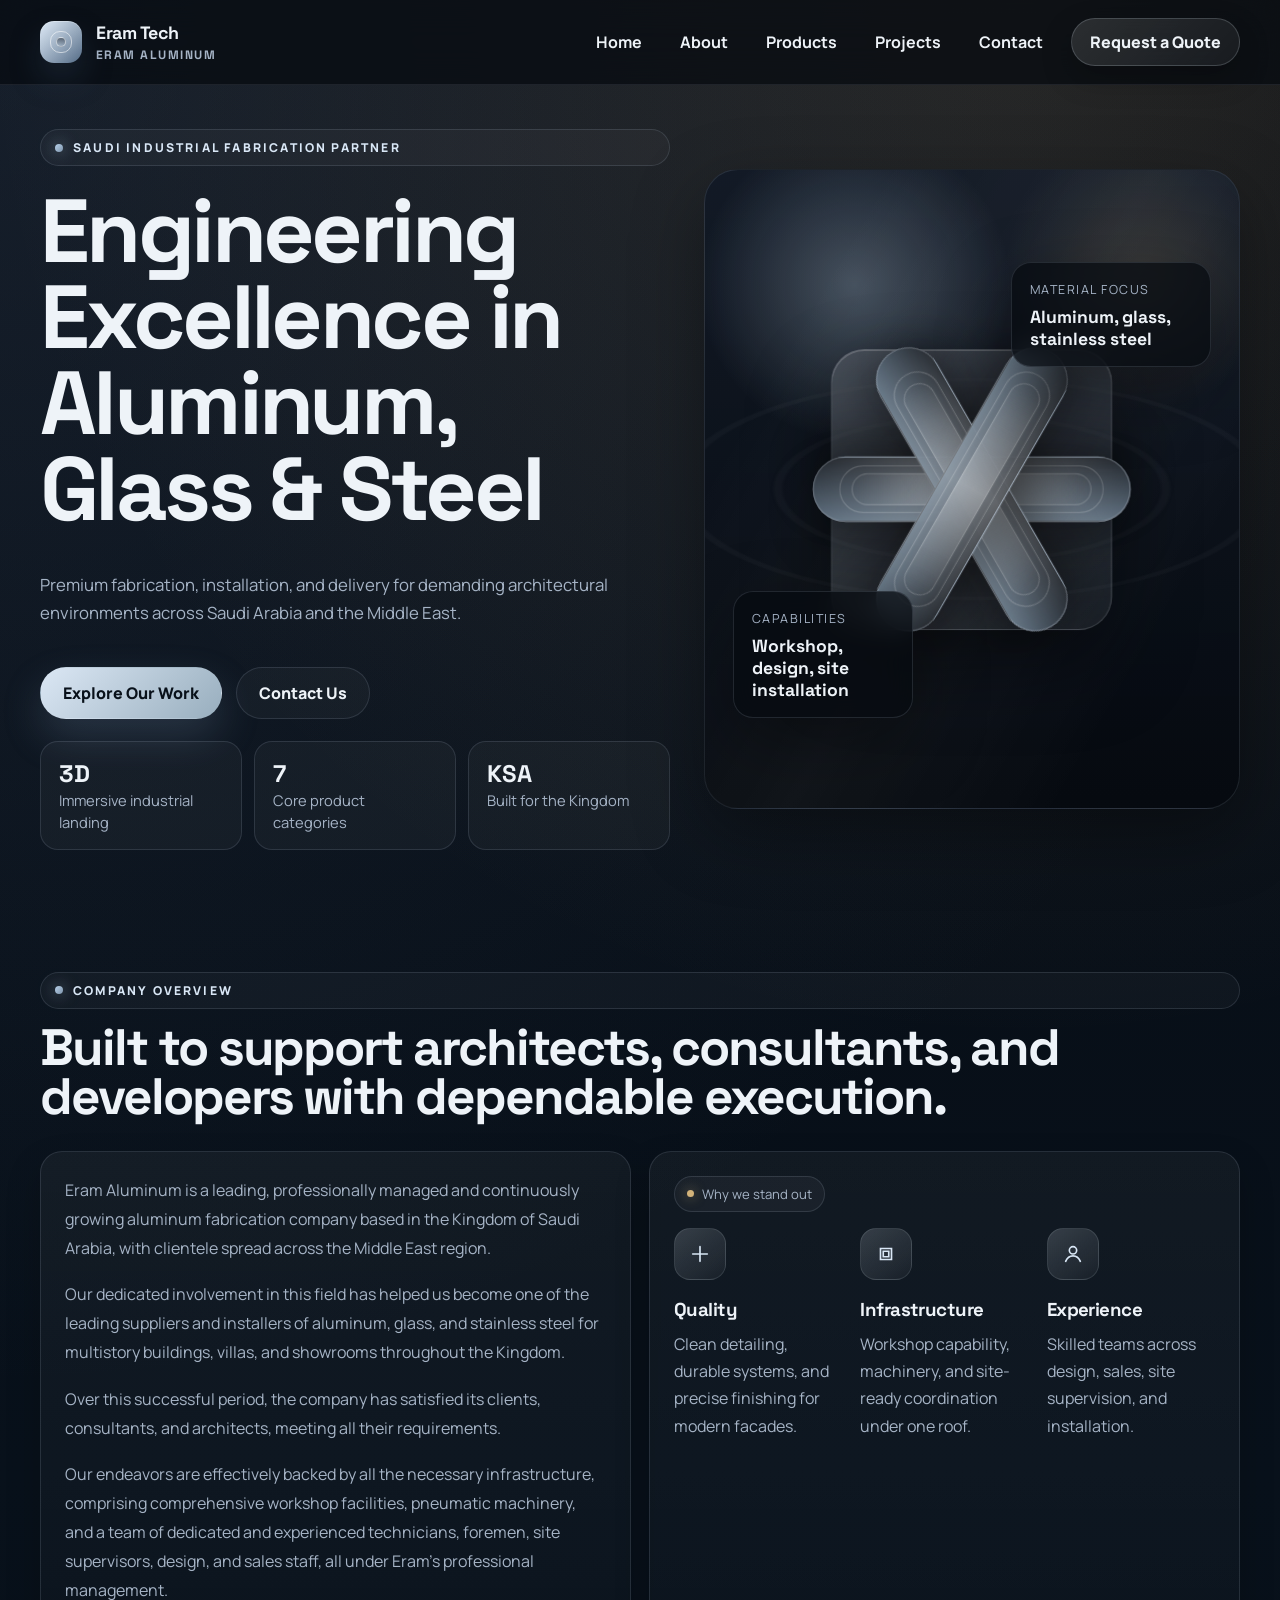
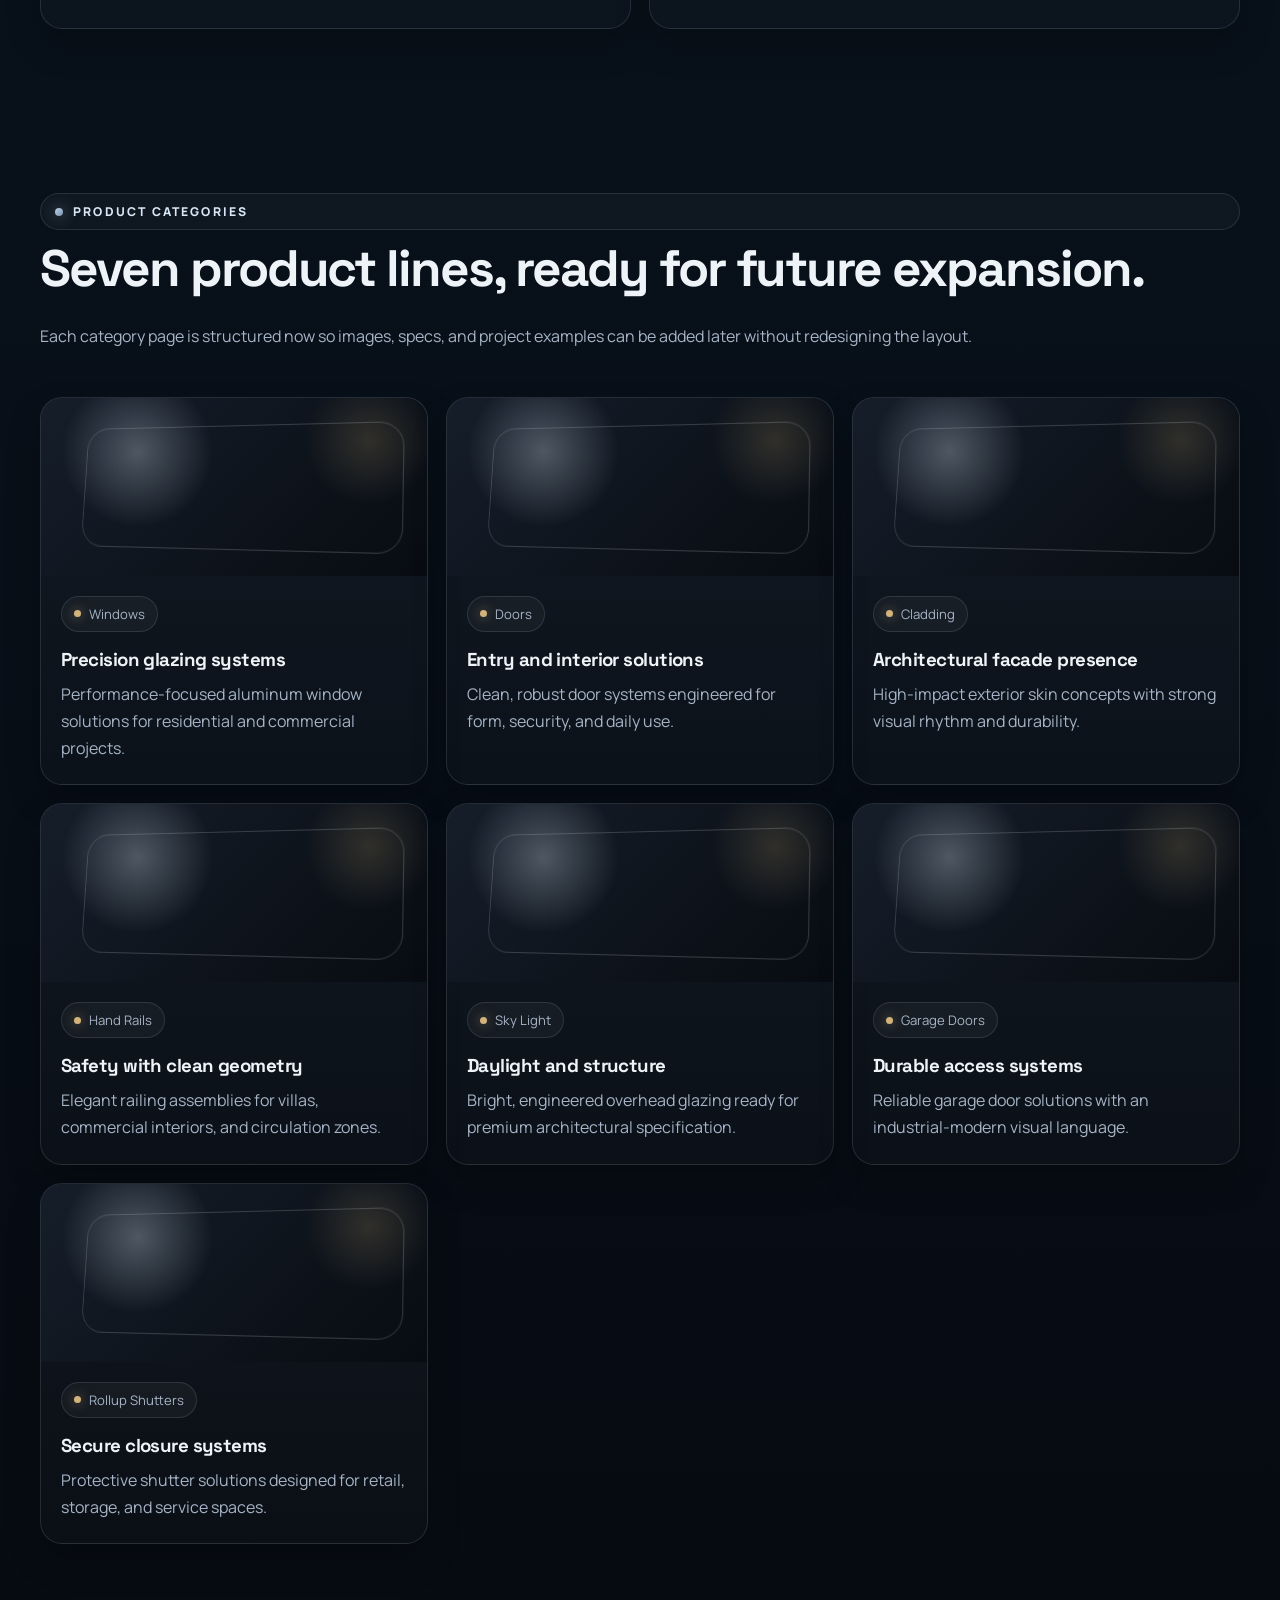
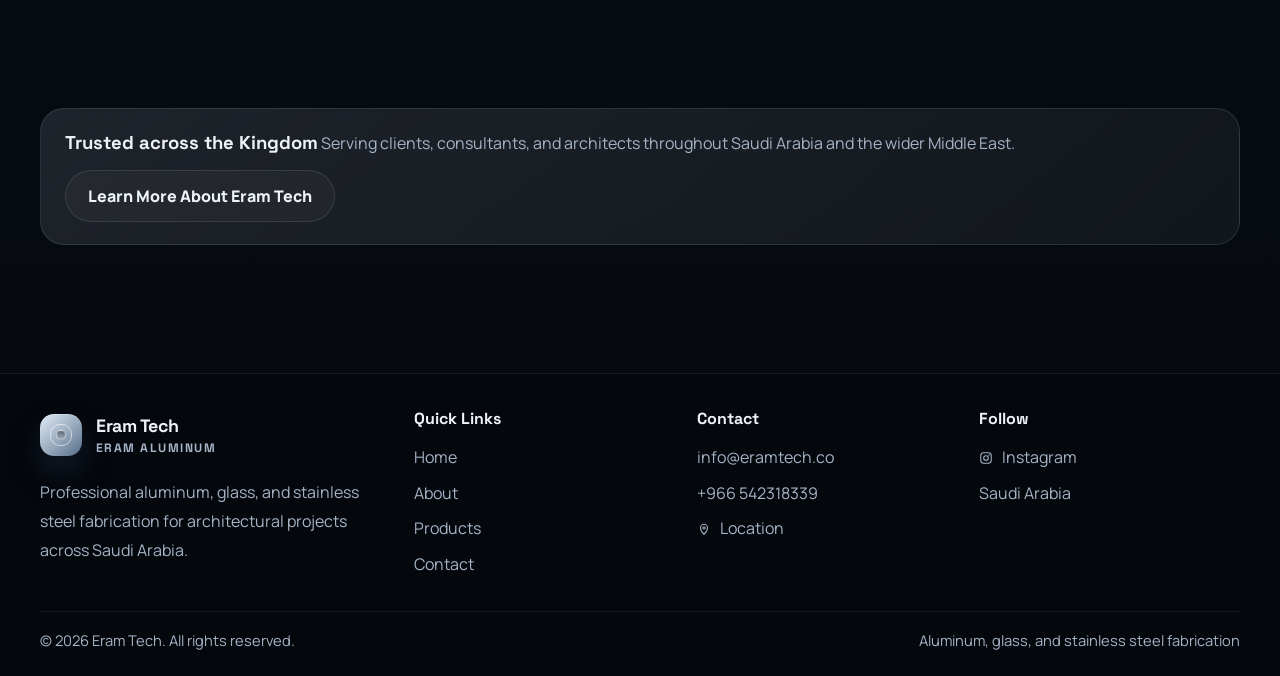
==== index.html @ 5341bf57 "Initial commit" ====
<!doctype html>
<html lang="en">
  <head>
    <meta charset="UTF-8" />
    <meta name="viewport" content="width=device-width, initial-scale=1.0" />
    <title>Eram Tech | Aluminum, Glass & Steel Fabrication</title>
    <meta
      name="description"
      content="Eram Tech (Eram Aluminum) is a Saudi-based aluminum, glass, and stainless steel fabrication company serving the Kingdom and the wider Middle East."
    />
    <link rel="stylesheet" href="/styles.css" />
    <script defer src="/script.js"></script>
  </head>
  <body data-page="home">
    <div class="site-shell">
      <header class="site-header">
        <div class="container nav-bar">
          <a class="brand" href="/" data-nav-link>
            <span class="brand-mark" aria-hidden="true"></span>
            <span class="brand-name">
              <strong>Eram Tech</strong>
              <span>Eram Aluminum</span>
            </span>
          </a>

          <input class="nav-toggle" id="nav-toggle" type="checkbox" data-nav-toggle />
          <label class="nav-button" for="nav-toggle" data-nav-button aria-label="Open menu">
            <span></span>
            <span></span>
            <span></span>
          </label>

          <nav class="nav" aria-label="Primary navigation">
            <ul class="nav-list">
              <li class="nav-item">
                <a class="nav-link" href="/" data-nav-link>Home</a>
              </li>
              <li class="nav-item">
                <a class="nav-link" href="/about/" data-nav-link>About</a>
              </li>
              <li class="nav-item nav-item-dropdown" data-products-dropdown>
                <button class="dropdown-trigger" type="button" data-products-trigger>
                  Products
                </button>
                <div class="dropdown-menu" role="menu">
                  <a href="/products/" data-nav-link>Products Overview</a>
                  <a href="/products/windows/" data-product-link>Windows</a>
                  <a href="/products/doors/" data-product-link>Doors</a>
                  <a href="/products/cladding/" data-product-link>Cladding</a>
                  <a href="/products/hand-rails/" data-product-link>Hand Rails</a>
                  <a href="/products/sky-light/" data-product-link>Sky Light</a>
                  <a href="/products/garage-doors/" data-product-link>Garage Doors</a>
                  <a href="/products/rollup-shutters/" data-product-link>Rollup Shutters</a>
                </div>
              </li>
              <li class="nav-item">
                <a class="nav-link" href="/projects/" data-nav-link>Projects</a>
              </li>
              <li class="nav-item">
                <a class="nav-link" href="/contact/" data-nav-link>Contact</a>
              </li>
            </ul>
            <a class="nav-cta" href="/contact/">Request a Quote</a>
          </nav>
        </div>
      </header>

      <main>
        <section class="hero">
          <div class="container hero-grid">
            <div class="hero-copy reveal">
              <span class="eyebrow">Saudi industrial fabrication partner</span>
              <h1>Engineering Excellence in Aluminum, Glass &amp; Steel</h1>
              <p class="lead">
                Premium fabrication, installation, and delivery for demanding architectural
                environments across Saudi Arabia and the Middle East.
              </p>
              <div class="hero-actions">
                <a class="button" href="/projects/">Explore Our Work</a>
                <a class="button-secondary" href="/contact/">Contact Us</a>
              </div>
              <div class="hero-metrics">
                <div class="metric">
                  <strong>3D</strong>
                  <span>Immersive industrial landing</span>
                </div>
                <div class="metric">
                  <strong>7</strong>
                  <span>Core product categories</span>
                </div>
                <div class="metric">
                  <strong>KSA</strong>
                  <span>Built for the Kingdom</span>
                </div>
              </div>
            </div>

            <div class="hero-visual reveal" data-hero-visual>
              <div class="hero-rings" aria-hidden="true"></div>
              <div class="hero-scene" data-hero-scene aria-hidden="true">
                <div class="core">
                  <div class="panel panel-1"></div>
                  <div class="panel panel-2"></div>
                  <div class="panel panel-3"></div>
                  <div class="panel panel-4"></div>
                  <div class="panel panel-5"></div>
                  <div class="panel panel-6"></div>
                </div>
              </div>
              <div class="floating-card card-left">
                <span>Capabilities</span>
                <strong>Workshop, design, site installation</strong>
              </div>
              <div class="floating-card card-right">
                <span>Material focus</span>
                <strong>Aluminum, glass, stainless steel</strong>
              </div>
            </div>
          </div>
        </section>

        <section class="section">
          <div class="container">
            <div class="section-title reveal">
              <span class="eyebrow">Company overview</span>
              <h2>Built to support architects, consultants, and developers with dependable execution.</h2>
            </div>

            <div class="grid-2">
              <div class="card feature-card reveal">
                <div class="copy-block">
                  <p>
                    Eram Aluminum is a leading, professionally managed and continuously growing
                    aluminum fabrication company based in the Kingdom of Saudi Arabia, with
                    clientele spread across the Middle East region.
                  </p>
                  <p>
                    Our dedicated involvement in this field has helped us become one of the leading
                    suppliers and installers of aluminum, glass, and stainless steel for
                    multistory buildings, villas, and showrooms throughout the Kingdom.
                  </p>
                  <p>
                    Over this successful period, the company has satisfied its clients, consultants,
                    and architects, meeting all their requirements.
                  </p>
                  <p>
                    Our endeavors are effectively backed by all the necessary infrastructure,
                    comprising comprehensive workshop facilities, pneumatic machinery, and a team
                    of dedicated and experienced technicians, foremen, site supervisors, design,
                    and sales staff, all under Eram's professional management.
                  </p>
                </div>
              </div>

              <div class="card feature-card reveal">
                <span class="tag">Why we stand out</span>
                <div class="grid-3">
                  <div>
                    <div class="feature-icon" aria-hidden="true">
                      <svg width="22" height="22" viewBox="0 0 24 24" fill="none">
                        <path d="M4 12h16M12 4v16" stroke="currentColor" stroke-width="1.8" stroke-linecap="round"/>
                      </svg>
                    </div>
                    <h3>Quality</h3>
                    <p>Clean detailing, durable systems, and precise finishing for modern facades.</p>
                  </div>
                  <div>
                    <div class="feature-icon" aria-hidden="true">
                      <svg width="22" height="22" viewBox="0 0 24 24" fill="none">
                        <path d="M6 6h12v12H6z" stroke="currentColor" stroke-width="1.8"/>
                        <path d="M9 9h6v6H9z" stroke="currentColor" stroke-width="1.8"/>
                      </svg>
                    </div>
                    <h3>Infrastructure</h3>
                    <p>Workshop capability, machinery, and site-ready coordination under one roof.</p>
                  </div>
                  <div>
                    <div class="feature-icon" aria-hidden="true">
                      <svg width="22" height="22" viewBox="0 0 24 24" fill="none">
                        <path d="M4 20c1.6-3.9 5-6 8-6s6.4 2.1 8 6" stroke="currentColor" stroke-width="1.8" stroke-linecap="round"/>
                        <circle cx="12" cy="8" r="4" stroke="currentColor" stroke-width="1.8"/>
                      </svg>
                    </div>
                    <h3>Experience</h3>
                    <p>Skilled teams across design, sales, site supervision, and installation.</p>
                  </div>
                </div>
              </div>
            </div>
          </div>
        </section>

        <section class="section-tight">
          <div class="container">
            <div class="section-title reveal">
              <span class="eyebrow">Product categories</span>
              <h2>Seven product lines, ready for future expansion.</h2>
              <p>Each category page is structured now so images, specs, and project examples can be added later without redesigning the layout.</p>
            </div>

            <div class="grid-3">
              <a class="card product-card preview-card reveal" href="/products/windows/">
                <div class="preview-art"></div>
                <div class="content">
                  <span class="tag">Windows</span>
                  <h3>Precision glazing systems</h3>
                  <p>Performance-focused aluminum window solutions for residential and commercial projects.</p>
                </div>
              </a>
              <a class="card product-card preview-card reveal" href="/products/doors/">
                <div class="preview-art"></div>
                <div class="content">
                  <span class="tag">Doors</span>
                  <h3>Entry and interior solutions</h3>
                  <p>Clean, robust door systems engineered for form, security, and daily use.</p>
                </div>
              </a>
              <a class="card product-card preview-card reveal" href="/products/cladding/">
                <div class="preview-art"></div>
                <div class="content">
                  <span class="tag">Cladding</span>
                  <h3>Architectural facade presence</h3>
                  <p>High-impact exterior skin concepts with strong visual rhythm and durability.</p>
                </div>
              </a>
              <a class="card product-card preview-card reveal" href="/products/hand-rails/">
                <div class="preview-art"></div>
                <div class="content">
                  <span class="tag">Hand Rails</span>
                  <h3>Safety with clean geometry</h3>
                  <p>Elegant railing assemblies for villas, commercial interiors, and circulation zones.</p>
                </div>
              </a>
              <a class="card product-card preview-card reveal" href="/products/sky-light/">
                <div class="preview-art"></div>
                <div class="content">
                  <span class="tag">Sky Light</span>
                  <h3>Daylight and structure</h3>
                  <p>Bright, engineered overhead glazing ready for premium architectural specification.</p>
                </div>
              </a>
              <a class="card product-card preview-card reveal" href="/products/garage-doors/">
                <div class="preview-art"></div>
                <div class="content">
                  <span class="tag">Garage Doors</span>
                  <h3>Durable access systems</h3>
                  <p>Reliable garage door solutions with an industrial-modern visual language.</p>
                </div>
              </a>
              <a class="card product-card preview-card reveal" href="/products/rollup-shutters/">
                <div class="preview-art"></div>
                <div class="content">
                  <span class="tag">Rollup Shutters</span>
                  <h3>Secure closure systems</h3>
                  <p>Protective shutter solutions designed for retail, storage, and service spaces.</p>
                </div>
              </a>
            </div>
          </div>
        </section>

        <section class="section">
          <div class="container">
            <div class="strip reveal">
              <div>
                <strong>Trusted across the Kingdom</strong>
                <span>Serving clients, consultants, and architects throughout Saudi Arabia and the wider Middle East.</span>
              </div>
              <a class="button-secondary" href="/about/">Learn More About Eram Tech</a>
            </div>
          </div>
        </section>
      </main>

      <footer class="site-footer">
        <div class="container footer-grid">
          <div class="footer-brand">
            <a class="brand" href="/" data-nav-link>
              <span class="brand-mark" aria-hidden="true"></span>
              <span class="brand-name">
                <strong>Eram Tech</strong>
                <span>Eram Aluminum</span>
              </span>
            </a>
            <p>
              Professional aluminum, glass, and stainless steel fabrication for architectural
              projects across Saudi Arabia.
            </p>
          </div>

          <div>
            <h3 class="footer-heading">Quick Links</h3>
            <div class="footer-links">
              <a href="/">Home</a>
              <a href="/about/">About</a>
              <a href="/products/">Products</a>
              <a href="/contact/">Contact</a>
            </div>
          </div>

          <div>
            <h3 class="footer-heading">Contact</h3>
            <div class="footer-links">
              <a href="mailto:info@eramtech.co">info@eramtech.co</a>
              <a href="tel:+966542318339">+966 542318339</a>
              <a href="https://maps.google.com/?q=26.448895,50.039623" target="_blank" rel="noreferrer">
                <svg width="14" height="14" viewBox="0 0 24 24" fill="none" style="vertical-align:-2px; margin-right: 6px;">
                  <path d="M12 21s6-5.1 6-11a6 6 0 10-12 0c0 5.9 6 11 6 11z" stroke="currentColor" stroke-width="1.8"/>
                  <circle cx="12" cy="10" r="2" stroke="currentColor" stroke-width="1.8"/>
                </svg>
                Location
              </a>
            </div>
          </div>

          <div>
            <h3 class="footer-heading">Follow</h3>
            <div class="footer-links">
              <a href="https://www.instagram.com/eramtech_ksa?igsi=ZmtyOWc5OTU0aG81" target="_blank" rel="noreferrer">
                <svg width="14" height="14" viewBox="0 0 24 24" fill="none" style="vertical-align:-2px; margin-right: 6px;">
                  <rect x="3" y="3" width="18" height="18" rx="5" stroke="currentColor" stroke-width="1.8"/>
                  <circle cx="12" cy="12" r="4" stroke="currentColor" stroke-width="1.8"/>
                  <circle cx="17.2" cy="6.8" r="1.2" fill="currentColor"/>
                </svg>
                Instagram
              </a>
              <span>Saudi Arabia</span>
            </div>
          </div>
        </div>

        <div class="container footer-bottom">
          <span>&copy; <span data-year></span> Eram Tech. All rights reserved.</span>
          <span>Aluminum, glass, and stainless steel fabrication</span>
        </div>
      </footer>
    </div>
  </body>
</html>
---- styles.css ----
@import url("https://fonts.googleapis.com/css2?family=Manrope:wght@400;500;600;700;800&family=Space+Grotesk:wght@500;700&display=swap");

:root {
  --bg: #070b12;
  --bg-alt: #0d1420;
  --panel: rgba(13, 20, 32, 0.78);
  --panel-strong: rgba(18, 28, 43, 0.94);
  --line: rgba(189, 205, 222, 0.14);
  --line-strong: rgba(189, 205, 222, 0.22);
  --text: #eef3f8;
  --muted: #a6b4c6;
  --accent: #91a8bd;
  --accent-strong: #d9e7f6;
  --glow: rgba(124, 153, 183, 0.28);
  --gold: #d3b37a;
  --shadow: 0 24px 70px rgba(0, 0, 0, 0.35);
  --radius-xl: 30px;
  --radius-lg: 22px;
  --radius-md: 16px;
  --radius-sm: 12px;
  --content: 1200px;
  --nav-height: 84px;
}

*,
*::before,
*::after {
  box-sizing: border-box;
}

html {
  scroll-behavior: smooth;
}

body {
  margin: 0;
  color: var(--text);
  background:
    radial-gradient(circle at top left, rgba(73, 96, 125, 0.24), transparent 34%),
    radial-gradient(circle at 80% 0%, rgba(211, 179, 122, 0.15), transparent 26%),
    linear-gradient(180deg, #070b12 0%, #08111b 38%, #06090f 100%);
  font-family: "Manrope", sans-serif;
  min-height: 100vh;
  overflow-x: hidden;
}

a {
  color: inherit;
  text-decoration: none;
}

img {
  max-width: 100%;
  display: block;
}

button,
input,
textarea,
select {
  font: inherit;
}

::selection {
  background: rgba(145, 168, 189, 0.35);
  color: var(--text);
}

.site-shell {
  position: relative;
  z-index: 0;
}

.site-shell::before {
  content: "";
  position: fixed;
  inset: 0;
  background:
    linear-gradient(rgba(255, 255, 255, 0.02) 1px, transparent 1px),
    linear-gradient(90deg, rgba(255, 255, 255, 0.02) 1px, transparent 1px);
  background-size: 120px 120px;
  mask-image: radial-gradient(circle at center, black 30%, transparent 88%);
  pointer-events: none;
  z-index: -1;
  opacity: 0.35;
}

.container {
  width: min(calc(100% - 32px), var(--content));
  margin: 0 auto;
}

.eyebrow {
  display: inline-flex;
  align-items: center;
  gap: 10px;
  padding: 9px 14px;
  border: 1px solid var(--line);
  border-radius: 999px;
  color: var(--accent-strong);
  background: rgba(255, 255, 255, 0.03);
  letter-spacing: 0.18em;
  text-transform: uppercase;
  font-size: 0.76rem;
  font-weight: 800;
}

.eyebrow::before {
  content: "";
  width: 8px;
  height: 8px;
  border-radius: 50%;
  background: linear-gradient(135deg, #b7d0ea, #7e95ac);
  box-shadow: 0 0 16px rgba(170, 198, 220, 0.7);
}

.section {
  padding: 92px 0;
}

.section-tight {
  padding: 72px 0;
}

.section-title {
  display: grid;
  gap: 14px;
  margin-bottom: 30px;
}

.section-title h2,
.hero-copy h1,
.banner-copy h1 {
  margin: 0;
  font-family: "Space Grotesk", sans-serif;
  letter-spacing: -0.04em;
  line-height: 0.96;
}

.section-title h2 {
  font-size: clamp(2rem, 4vw, 3.2rem);
}

.section-title p,
.lead,
.muted {
  color: var(--muted);
  line-height: 1.7;
}

.lead {
  font-size: 1.05rem;
}

/* Header */
.site-header {
  position: sticky;
  top: 0;
  z-index: 50;
  backdrop-filter: blur(18px);
  background: rgba(6, 10, 16, 0.72);
  border-bottom: 1px solid rgba(190, 206, 223, 0.1);
}

.nav-bar {
  min-height: var(--nav-height);
  display: flex;
  align-items: center;
  justify-content: space-between;
  gap: 18px;
}

.brand {
  display: inline-flex;
  align-items: center;
  gap: 14px;
  font-family: "Space Grotesk", sans-serif;
  letter-spacing: -0.03em;
  font-weight: 700;
}

.brand-mark {
  width: 42px;
  height: 42px;
  border-radius: 14px;
  background:
    linear-gradient(145deg, rgba(255, 255, 255, 0.16), rgba(255, 255, 255, 0.04)),
    linear-gradient(135deg, #d9e7f6, #4b6480);
  box-shadow:
    inset 0 1px 0 rgba(255, 255, 255, 0.3),
    0 16px 30px rgba(47, 66, 88, 0.35);
  position: relative;
}

.brand-mark::before,
.brand-mark::after {
  content: "";
  position: absolute;
  inset: 10px;
  border: 1px solid rgba(255, 255, 255, 0.55);
  border-radius: 10px;
}

.brand-mark::after {
  inset: 16px;
  border-radius: 8px;
  background: linear-gradient(180deg, rgba(10, 18, 30, 0.48), rgba(255, 255, 255, 0.05));
}

.brand-name {
  display: grid;
  gap: 3px;
}

.brand-name strong {
  font-size: 1.12rem;
}

.brand-name span {
  font-size: 0.76rem;
  color: var(--muted);
  letter-spacing: 0.12em;
  text-transform: uppercase;
}

.nav-toggle {
  display: none;
}

.nav-button {
  display: none;
  width: 48px;
  height: 48px;
  border: 1px solid var(--line);
  border-radius: 14px;
  background: rgba(255, 255, 255, 0.03);
  color: var(--text);
  align-items: center;
  justify-content: center;
  gap: 6px;
  cursor: pointer;
}

.nav-button span {
  display: block;
  width: 18px;
  height: 2px;
  border-radius: 999px;
  background: currentColor;
  transition: transform 0.25s ease, opacity 0.25s ease;
}

.nav {
  display: flex;
  align-items: center;
  gap: 12px;
}

.nav-list {
  display: flex;
  align-items: center;
  gap: 6px;
  list-style: none;
  padding: 0;
  margin: 0;
}

.nav-link,
.dropdown-trigger {
  border: 0;
  background: transparent;
  color: var(--text);
  padding: 13px 16px;
  border-radius: 999px;
  cursor: pointer;
  transition: background 0.2s ease, color 0.2s ease, transform 0.2s ease;
  font-weight: 700;
}

.nav-link:hover,
.nav-link:focus-visible,
.dropdown-trigger:hover,
.dropdown-trigger:focus-visible,
.nav-link.active,
.dropdown-trigger.active {
  background: rgba(255, 255, 255, 0.07);
  color: var(--accent-strong);
}

.nav-item {
  position: relative;
}

.dropdown-menu {
  position: absolute;
  top: calc(100% + 12px);
  left: 0;
  min-width: 280px;
  padding: 10px;
  border: 1px solid var(--line);
  border-radius: 22px;
  background: rgba(6, 10, 16, 0.95);
  box-shadow: var(--shadow);
  display: grid;
  gap: 6px;
  opacity: 0;
  visibility: hidden;
  transform: translateY(12px);
  transition: opacity 0.2s ease, transform 0.2s ease, visibility 0.2s ease;
}

.nav-item-dropdown:hover .dropdown-menu,
.nav-item-dropdown:focus-within .dropdown-menu,
.nav-item-dropdown.open .dropdown-menu {
  opacity: 1;
  visibility: visible;
  transform: translateY(0);
}

.dropdown-menu a {
  padding: 12px 14px;
  border-radius: 14px;
  color: var(--muted);
  transition: background 0.2s ease, color 0.2s ease;
}

.dropdown-menu a:hover,
.dropdown-menu a:focus-visible,
.dropdown-menu a.active {
  background: rgba(255, 255, 255, 0.06);
  color: var(--text);
}

.nav-cta {
  display: inline-flex;
  align-items: center;
  justify-content: center;
  gap: 10px;
  min-height: 48px;
  padding: 0 18px;
  border-radius: 999px;
  border: 1px solid rgba(209, 223, 236, 0.2);
  background: linear-gradient(135deg, rgba(255, 255, 255, 0.12), rgba(255, 255, 255, 0.05));
  color: var(--text);
  font-weight: 800;
  box-shadow: 0 12px 30px rgba(0, 0, 0, 0.25);
}

.nav-cta:hover,
.nav-cta:focus-visible {
  transform: translateY(-1px);
  border-color: rgba(209, 223, 236, 0.36);
}

/* Hero */
.hero {
  padding: 44px 0 30px;
}

.hero-grid {
  display: grid;
  gap: 34px;
  grid-template-columns: minmax(0, 1.08fr) minmax(320px, 0.92fr);
  align-items: center;
}

.hero-copy {
  display: grid;
  gap: 22px;
}

.hero-copy h1 {
  font-size: clamp(3rem, 7vw, 5.9rem);
}

.hero-actions {
  display: flex;
  flex-wrap: wrap;
  gap: 14px;
}

.button,
.button-secondary {
  display: inline-flex;
  align-items: center;
  justify-content: center;
  gap: 10px;
  min-height: 52px;
  padding: 0 22px;
  border-radius: 999px;
  border: 1px solid transparent;
  font-weight: 800;
  cursor: pointer;
  transition: transform 0.2s ease, border-color 0.2s ease, background 0.2s ease;
}

.button {
  background: linear-gradient(135deg, #dbe7f4, #98aebe);
  color: #09111a;
  box-shadow: 0 18px 40px rgba(120, 148, 175, 0.24);
}

.button-secondary {
  border-color: var(--line);
  background: rgba(255, 255, 255, 0.03);
  color: var(--text);
}

.button:hover,
.button-secondary:hover,
.button:focus-visible,
.button-secondary:focus-visible {
  transform: translateY(-2px);
}

.hero-metrics {
  display: grid;
  grid-template-columns: repeat(3, minmax(0, 1fr));
  gap: 12px;
}

.metric {
  padding: 16px 18px;
  border-radius: 18px;
  background: rgba(255, 255, 255, 0.035);
  border: 1px solid var(--line);
}

.metric strong {
  display: block;
  font-size: 1.5rem;
  font-family: "Space Grotesk", sans-serif;
}

.metric span {
  color: var(--muted);
  font-size: 0.92rem;
}

.hero-visual {
  position: relative;
  min-height: 640px;
  border-radius: 34px;
  overflow: hidden;
  border: 1px solid rgba(198, 214, 229, 0.12);
  background:
    radial-gradient(circle at 28% 18%, rgba(181, 202, 220, 0.32), transparent 24%),
    radial-gradient(circle at 82% 16%, rgba(211, 179, 122, 0.16), transparent 20%),
    linear-gradient(180deg, rgba(17, 25, 38, 0.9), rgba(6, 10, 16, 0.98));
  box-shadow: var(--shadow);
}

.hero-visual::before {
  content: "";
  position: absolute;
  inset: 0;
  background:
    linear-gradient(120deg, transparent 20%, rgba(255, 255, 255, 0.06) 50%, transparent 80%),
    linear-gradient(transparent 0 0);
  mix-blend-mode: screen;
  opacity: 0.75;
}

.hero-rings {
  position: absolute;
  inset: 0;
  background:
    radial-gradient(circle at center, transparent 0 38%, rgba(255, 255, 255, 0.05) 39% 40%, transparent 41%),
    radial-gradient(circle at center, transparent 0 58%, rgba(255, 255, 255, 0.05) 59% 60%, transparent 61%);
  opacity: 0.6;
  transform: rotateX(68deg) scale(1.18);
}

.hero-scene {
  position: absolute;
  inset: 0;
  display: grid;
  place-items: center;
  perspective: 1400px;
  transform-style: preserve-3d;
}

.core {
  position: relative;
  width: min(420px, 68vw);
  aspect-ratio: 1;
  transform-style: preserve-3d;
  animation: float 7.5s ease-in-out infinite;
}

.core::before {
  content: "";
  position: absolute;
  inset: 18%;
  border-radius: 32px;
  background:
    linear-gradient(145deg, rgba(255, 255, 255, 0.18), rgba(255, 255, 255, 0.04)),
    linear-gradient(180deg, rgba(16, 24, 37, 0.5), rgba(255, 255, 255, 0.02));
  border: 1px solid rgba(233, 240, 248, 0.16);
  box-shadow:
    inset 0 1px 0 rgba(255, 255, 255, 0.22),
    0 32px 80px rgba(0, 0, 0, 0.45);
  transform: translateZ(60px);
}

.panel {
  position: absolute;
  inset: 0;
  margin: auto;
  width: 68%;
  height: 14%;
  border-radius: 999px;
  background:
    linear-gradient(90deg, rgba(255, 255, 255, 0.08), rgba(255, 255, 255, 0.32), rgba(255, 255, 255, 0.08)),
    linear-gradient(180deg, rgba(85, 104, 122, 0.95), rgba(8, 12, 18, 0.92));
  border: 1px solid rgba(232, 240, 247, 0.2);
  box-shadow: 0 18px 40px rgba(0, 0, 0, 0.35);
  transform-style: preserve-3d;
  animation: spin 16s linear infinite;
}

.panel::before,
.panel::after {
  content: "";
  position: absolute;
  inset: 12% 8%;
  border-radius: inherit;
  border: 1px solid rgba(255, 255, 255, 0.18);
}

.panel::after {
  inset: 24% 12%;
  background: linear-gradient(90deg, transparent, rgba(255, 255, 255, 0.25), transparent);
}

.panel.panel-1 {
  transform: rotateZ(0deg) translateZ(140px);
}

.panel.panel-2 {
  transform: rotateZ(60deg) translateZ(140px);
}

.panel.panel-3 {
  transform: rotateZ(120deg) translateZ(140px);
}

.panel.panel-4 {
  transform: rotateZ(180deg) translateZ(140px);
}

.panel.panel-5 {
  transform: rotateZ(240deg) translateZ(140px);
}

.panel.panel-6 {
  transform: rotateZ(300deg) translateZ(140px);
}

.floating-card {
  position: absolute;
  padding: 18px 18px 16px;
  border-radius: 20px;
  border: 1px solid var(--line);
  background: rgba(6, 10, 16, 0.72);
  backdrop-filter: blur(14px);
  box-shadow: var(--shadow);
}

.floating-card span {
  display: block;
  color: var(--muted);
  font-size: 0.78rem;
  letter-spacing: 0.12em;
  text-transform: uppercase;
  margin-bottom: 8px;
}

.floating-card strong {
  font-family: "Space Grotesk", sans-serif;
  font-size: 1.1rem;
}

.floating-card.card-left {
  left: 28px;
  bottom: 90px;
  max-width: 180px;
}

.floating-card.card-right {
  right: 28px;
  top: 92px;
  max-width: 200px;
}

/* Cards */
.grid-2,
.grid-3,
.grid-4 {
  display: grid;
  gap: 18px;
}

.grid-2 {
  grid-template-columns: repeat(2, minmax(0, 1fr));
}

.grid-3 {
  grid-template-columns: repeat(3, minmax(0, 1fr));
}

.grid-4 {
  grid-template-columns: repeat(4, minmax(0, 1fr));
}

.card,
.feature-card,
.project-card,
.contact-card,
.product-card,
.placeholder-block,
.map-frame,
.contact-form {
  border: 1px solid var(--line);
  background: linear-gradient(180deg, rgba(255, 255, 255, 0.045), rgba(255, 255, 255, 0.02));
  border-radius: var(--radius-lg);
  box-shadow: 0 16px 34px rgba(0, 0, 0, 0.22);
}

.feature-card,
.project-card,
.contact-card,
.product-card {
  padding: 24px;
}

.feature-card h3,
.contact-card h3,
.product-card h3,
.project-card h3 {
  margin: 0 0 10px;
  font-family: "Space Grotesk", sans-serif;
  letter-spacing: -0.03em;
}

.feature-card p,
.project-card p,
.product-card p {
  margin: 0;
  color: var(--muted);
  line-height: 1.7;
}

.feature-icon,
.contact-icon {
  width: 52px;
  height: 52px;
  border-radius: 16px;
  display: grid;
  place-items: center;
  margin-bottom: 18px;
  background: linear-gradient(145deg, rgba(223, 233, 242, 0.18), rgba(223, 233, 242, 0.04));
  color: var(--accent-strong);
  border: 1px solid rgba(223, 233, 242, 0.12);
}

.feature-card:hover,
.project-card:hover,
.product-card:hover,
.contact-card:hover {
  transform: translateY(-4px);
  transition: transform 0.22s ease, border-color 0.22s ease;
  border-color: var(--line-strong);
}

.preview-card {
  overflow: hidden;
  padding: 0;
}

.preview-card .preview-art {
  min-height: 178px;
  background:
    radial-gradient(circle at 25% 30%, rgba(217, 231, 246, 0.3), transparent 24%),
    radial-gradient(circle at 85% 24%, rgba(211, 179, 122, 0.18), transparent 18%),
    linear-gradient(135deg, rgba(22, 31, 43, 0.94), rgba(8, 12, 18, 0.98));
  position: relative;
}

.preview-card .preview-art::before {
  content: "";
  position: absolute;
  inset: 26px;
  border-radius: 24px;
  border: 1px solid rgba(235, 242, 248, 0.18);
  transform: perspective(800px) rotateY(-18deg) rotateX(8deg);
  transform-origin: center;
}

.preview-card .content {
  padding: 20px 20px 22px;
}

.tag {
  display: inline-flex;
  align-items: center;
  gap: 8px;
  padding: 8px 12px;
  border-radius: 999px;
  background: rgba(255, 255, 255, 0.04);
  border: 1px solid var(--line);
  color: var(--muted);
  font-size: 0.82rem;
  margin-bottom: 16px;
}

.tag::before {
  content: "";
  width: 7px;
  height: 7px;
  border-radius: 50%;
  background: var(--gold);
  box-shadow: 0 0 12px rgba(211, 179, 122, 0.6);
}

.strip {
  padding: 22px 24px;
  border-radius: 24px;
  background:
    linear-gradient(135deg, rgba(223, 233, 242, 0.09), rgba(223, 233, 242, 0.03)),
    rgba(255, 255, 255, 0.02);
  border: 1px solid var(--line);
  display: flex;
  flex-wrap: wrap;
  align-items: center;
  justify-content: space-between;
  gap: 16px;
}

.strip strong {
  font-family: "Space Grotesk", sans-serif;
  font-size: 1.16rem;
}

.strip span {
  color: var(--muted);
}

/* Banner / product hero */
.page-hero {
  padding: 36px 0 18px;
}

.banner {
  position: relative;
  overflow: hidden;
  border-radius: 34px;
  border: 1px solid rgba(198, 214, 229, 0.12);
  background:
    radial-gradient(circle at 20% 20%, rgba(217, 231, 246, 0.22), transparent 24%),
    radial-gradient(circle at 80% 12%, rgba(211, 179, 122, 0.16), transparent 20%),
    linear-gradient(135deg, rgba(18, 27, 40, 0.94), rgba(6, 10, 16, 0.99));
  box-shadow: var(--shadow);
}

.banner-inner {
  min-height: 320px;
  padding: 42px;
  display: grid;
  align-items: end;
}

.banner-copy {
  max-width: 760px;
  display: grid;
  gap: 16px;
}

.banner-copy h1 {
  font-size: clamp(2.6rem, 6vw, 4.8rem);
}

.banner-graphic {
  position: absolute;
  inset: auto -6% -28% auto;
  width: 52%;
  height: 140%;
  opacity: 0.8;
  pointer-events: none;
}

.banner-graphic::before,
.banner-graphic::after {
  content: "";
  position: absolute;
  inset: 18% 20%;
  border-radius: 36px;
  border: 1px solid rgba(235, 242, 248, 0.16);
  transform: perspective(1000px) rotateX(62deg) rotateZ(-25deg);
}

.banner-graphic::after {
  inset: 8% 7%;
  background:
    linear-gradient(120deg, transparent, rgba(255, 255, 255, 0.1), transparent),
    linear-gradient(180deg, rgba(203, 218, 233, 0.18), rgba(5, 8, 13, 0.06));
  box-shadow: 0 30px 80px rgba(0, 0, 0, 0.28);
}

/* Lists / blocks */
.copy-block {
  display: grid;
  gap: 18px;
}

.copy-block p {
  margin: 0;
  color: var(--muted);
  line-height: 1.8;
}

.info-list {
  display: grid;
  gap: 14px;
  margin: 0;
  padding: 0;
  list-style: none;
}

.info-list li {
  display: flex;
  gap: 12px;
  padding: 14px 16px;
  border-radius: 16px;
  background: rgba(255, 255, 255, 0.03);
  border: 1px solid var(--line);
  color: var(--muted);
  line-height: 1.6;
}

.info-list li strong {
  color: var(--text);
}

.info-list li::before {
  content: "";
  flex: 0 0 10px;
  width: 10px;
  height: 10px;
  margin-top: 7px;
  border-radius: 50%;
  background: linear-gradient(135deg, #dbe7f4, #7b93aa);
  box-shadow: 0 0 10px rgba(170, 198, 220, 0.5);
}

.placeholder-block {
  min-height: 240px;
  padding: 24px;
  display: grid;
  place-items: center;
  text-align: center;
  background:
    linear-gradient(180deg, rgba(255, 255, 255, 0.05), rgba(255, 255, 255, 0.015)),
    repeating-linear-gradient(
      135deg,
      rgba(255, 255, 255, 0.035) 0,
      rgba(255, 255, 255, 0.035) 2px,
      transparent 2px,
      transparent 18px
    );
}

.placeholder-block h3 {
  margin: 0 0 10px;
  font-family: "Space Grotesk", sans-serif;
  font-size: 1.4rem;
}

.placeholder-block p {
  margin: 0;
  color: var(--muted);
  max-width: 580px;
  line-height: 1.7;
}

.pill-row {
  display: flex;
  flex-wrap: wrap;
  gap: 10px;
}

.pill {
  display: inline-flex;
  align-items: center;
  padding: 8px 12px;
  border-radius: 999px;
  border: 1px solid var(--line);
  color: var(--muted);
  background: rgba(255, 255, 255, 0.03);
  font-size: 0.86rem;
}

/* Contact */
.contact-grid {
  display: grid;
  gap: 18px;
  grid-template-columns: minmax(0, 0.9fr) minmax(0, 1.1fr);
}

.contact-list {
  display: grid;
  gap: 14px;
}

.contact-card a {
  color: var(--accent-strong);
}

.contact-card a:hover {
  text-decoration: underline;
}

.contact-form {
  padding: 24px;
  display: grid;
  gap: 16px;
}

.field-grid {
  display: grid;
  gap: 14px;
  grid-template-columns: repeat(2, minmax(0, 1fr));
}

.field {
  display: grid;
  gap: 8px;
}

.field label {
  font-weight: 700;
  font-size: 0.94rem;
}

.field input,
.field textarea {
  width: 100%;
  border-radius: 16px;
  border: 1px solid var(--line);
  background: rgba(255, 255, 255, 0.03);
  color: var(--text);
  padding: 14px 15px;
  outline: none;
}

.field input:focus,
.field textarea:focus {
  border-color: rgba(209, 223, 236, 0.4);
  box-shadow: 0 0 0 4px rgba(145, 168, 189, 0.12);
}

.field textarea {
  min-height: 150px;
  resize: vertical;
}

.map-frame {
  overflow: hidden;
}

.map-frame iframe {
  width: 100%;
  height: 100%;
  min-height: 380px;
  border: 0;
  display: block;
  filter: grayscale(0.12) contrast(1.08);
}

/* Footer */
.site-footer {
  border-top: 1px solid rgba(190, 206, 223, 0.1);
  background: rgba(4, 7, 12, 0.78);
  margin-top: 36px;
}

.footer-grid {
  padding: 34px 0;
  display: grid;
  gap: 22px;
  grid-template-columns: minmax(0, 1.35fr) repeat(3, minmax(0, 1fr));
}

.footer-brand {
  display: grid;
  gap: 16px;
}

.footer-brand p {
  margin: 0;
  color: var(--muted);
  max-width: 38ch;
  line-height: 1.8;
}

.footer-heading {
  margin: 0 0 16px;
  font-family: "Space Grotesk", sans-serif;
  font-size: 1rem;
}

.footer-links {
  display: grid;
  gap: 10px;
}

.footer-links a,
.footer-links span {
  color: var(--muted);
  line-height: 1.6;
}

.footer-links a:hover {
  color: var(--text);
}

.footer-bottom {
  padding: 18px 0 26px;
  border-top: 1px solid rgba(190, 206, 223, 0.08);
  color: var(--muted);
  display: flex;
  flex-wrap: wrap;
  gap: 12px;
  align-items: center;
  justify-content: space-between;
  font-size: 0.92rem;
}

/* Reveal */
.reveal {
  opacity: 0;
  transform: translateY(18px);
  transition: opacity 0.7s ease, transform 0.7s ease;
}

.reveal.is-visible {
  opacity: 1;
  transform: translateY(0);
}

/* Animations */
@keyframes float {
  0%, 100% {
    transform: translate3d(0, 0, 0) rotateX(4deg) rotateY(-8deg);
  }
  50% {
    transform: translate3d(0, -12px, 0) rotateX(0deg) rotateY(8deg);
  }
}

@keyframes spin {
  from {
    transform: rotateZ(0deg);
  }
  to {
    transform: rotateZ(360deg);
  }
}

/* Responsive */
@media (max-width: 1120px) {
  .hero-grid,
  .contact-grid,
  .footer-grid,
  .grid-4 {
    grid-template-columns: 1fr;
  }

  .hero-visual {
    min-height: 520px;
  }

  .banner-graphic {
    width: 60%;
  }
}

@media (max-width: 920px) {
  .nav-button {
    display: inline-flex;
  }

  .nav {
    position: fixed;
    top: var(--nav-height);
    left: 0;
    right: 0;
    padding: 20px 16px 18px;
    display: grid;
    gap: 16px;
    background: rgba(6, 10, 16, 0.98);
    border-bottom: 1px solid rgba(190, 206, 223, 0.1);
    transform: translateY(-120%);
    opacity: 0;
    pointer-events: none;
    transition: transform 0.26s ease, opacity 0.26s ease;
    max-height: calc(100vh - var(--nav-height));
    overflow: auto;
  }

  .nav-toggle:checked ~ .nav {
    transform: translateY(0);
    opacity: 1;
    pointer-events: auto;
  }

  .nav-list {
    display: grid;
    gap: 8px;
    width: 100%;
  }

  .nav-list .nav-item,
  .nav-list .nav-link,
  .nav-list .dropdown-trigger {
    width: 100%;
  }

  .dropdown-menu {
    position: static;
    visibility: visible;
    opacity: 1;
    transform: none;
    display: none;
    margin-top: 8px;
  }

  .nav-item-dropdown.open .dropdown-menu {
    display: grid;
  }

  .nav-cta {
    width: 100%;
  }

  .hero-copy h1,
  .banner-copy h1 {
    line-height: 1;
  }

  .field-grid,
  .grid-3,
  .grid-2 {
    grid-template-columns: 1fr;
  }

  .hero-metrics {
    grid-template-columns: 1fr;
  }

  .banner-inner {
    padding: 28px 22px;
  }

  .banner-graphic {
    width: 86%;
    inset: auto -18% -36% auto;
  }
}

@media (max-width: 640px) {
  :root {
    --nav-height: 76px;
  }

  .section {
    padding: 72px 0;
  }

  .section-tight,
  .hero {
    padding: 60px 0 18px;
  }

  .hero-visual {
    min-height: 420px;
    border-radius: 26px;
  }

  .core {
    width: min(320px, 74vw);
  }

  .floating-card {
    display: none;
  }

  .hero-actions,
  .strip {
    flex-direction: column;
    align-items: stretch;
  }

  .button,
  .button-secondary,
  .nav-cta {
    width: 100%;
  }

  .banner {
    border-radius: 24px;
  }

  .banner-inner {
    min-height: 260px;
  }
}
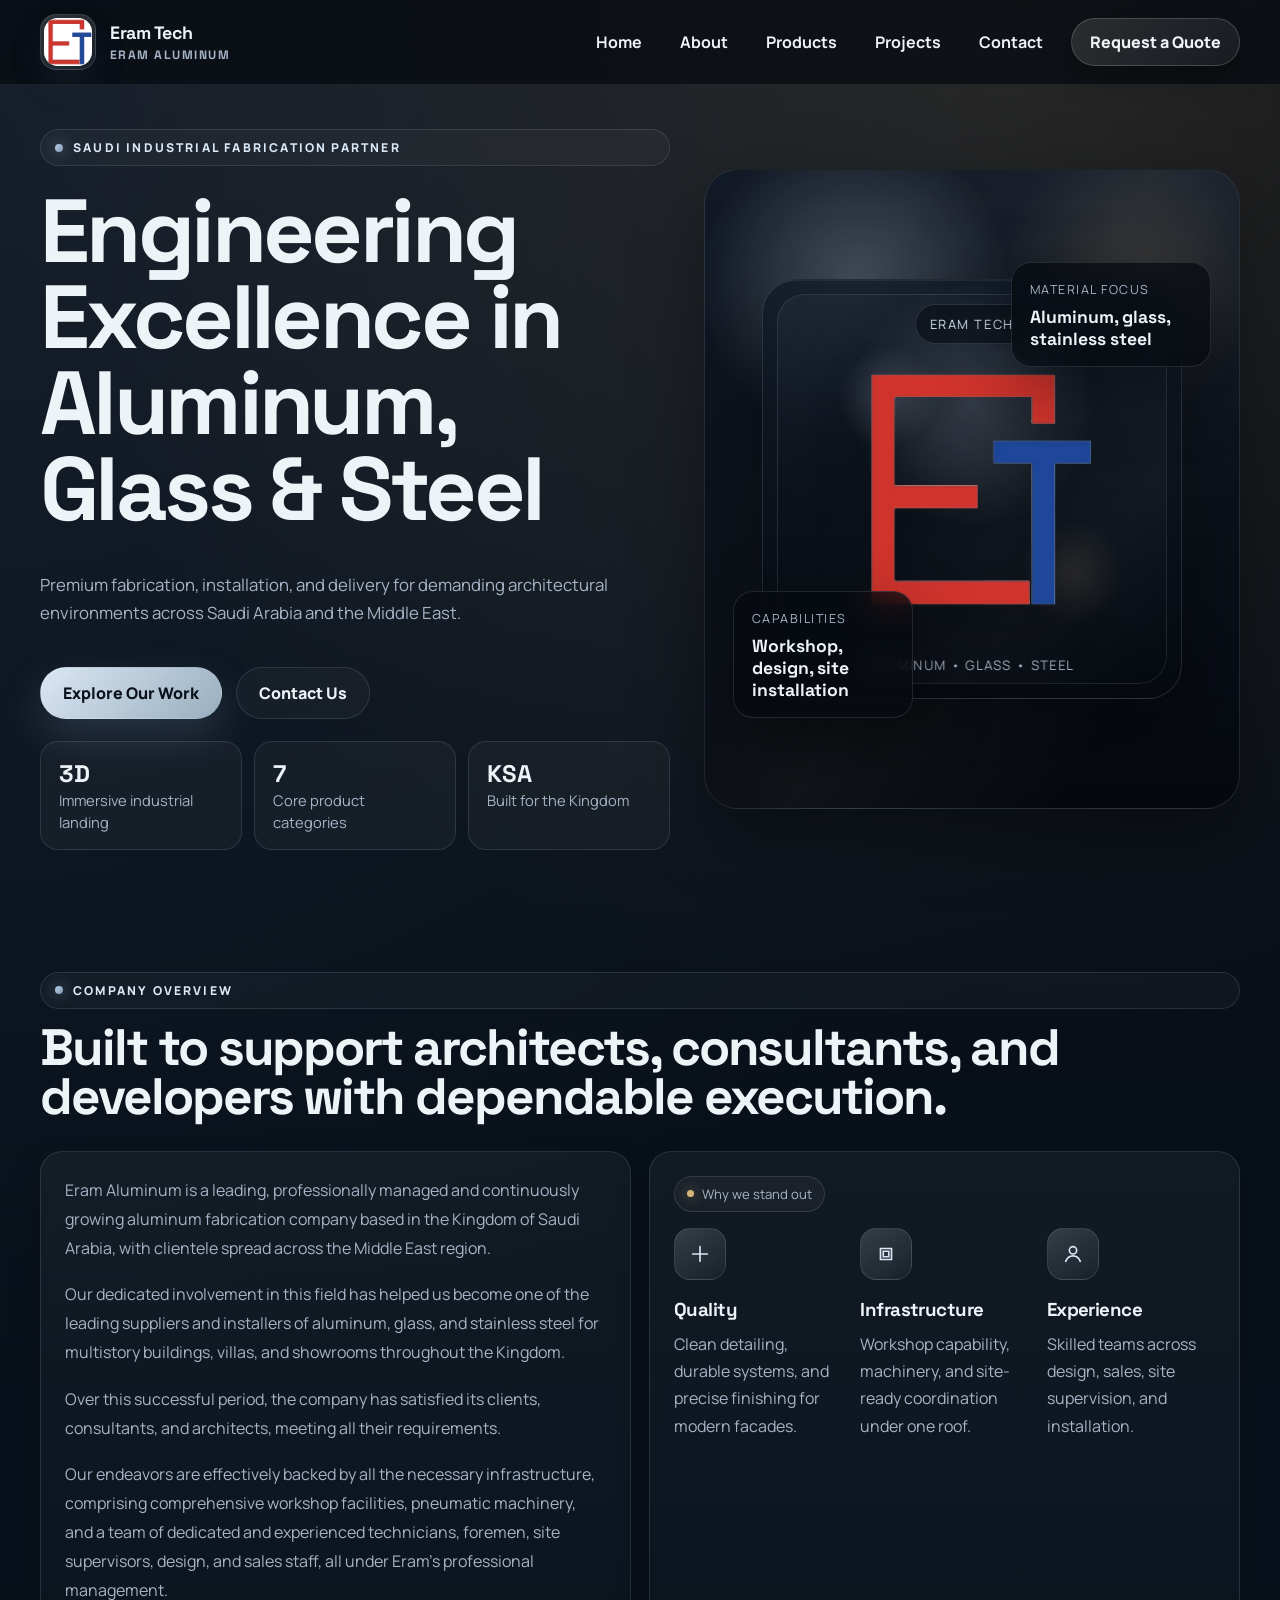
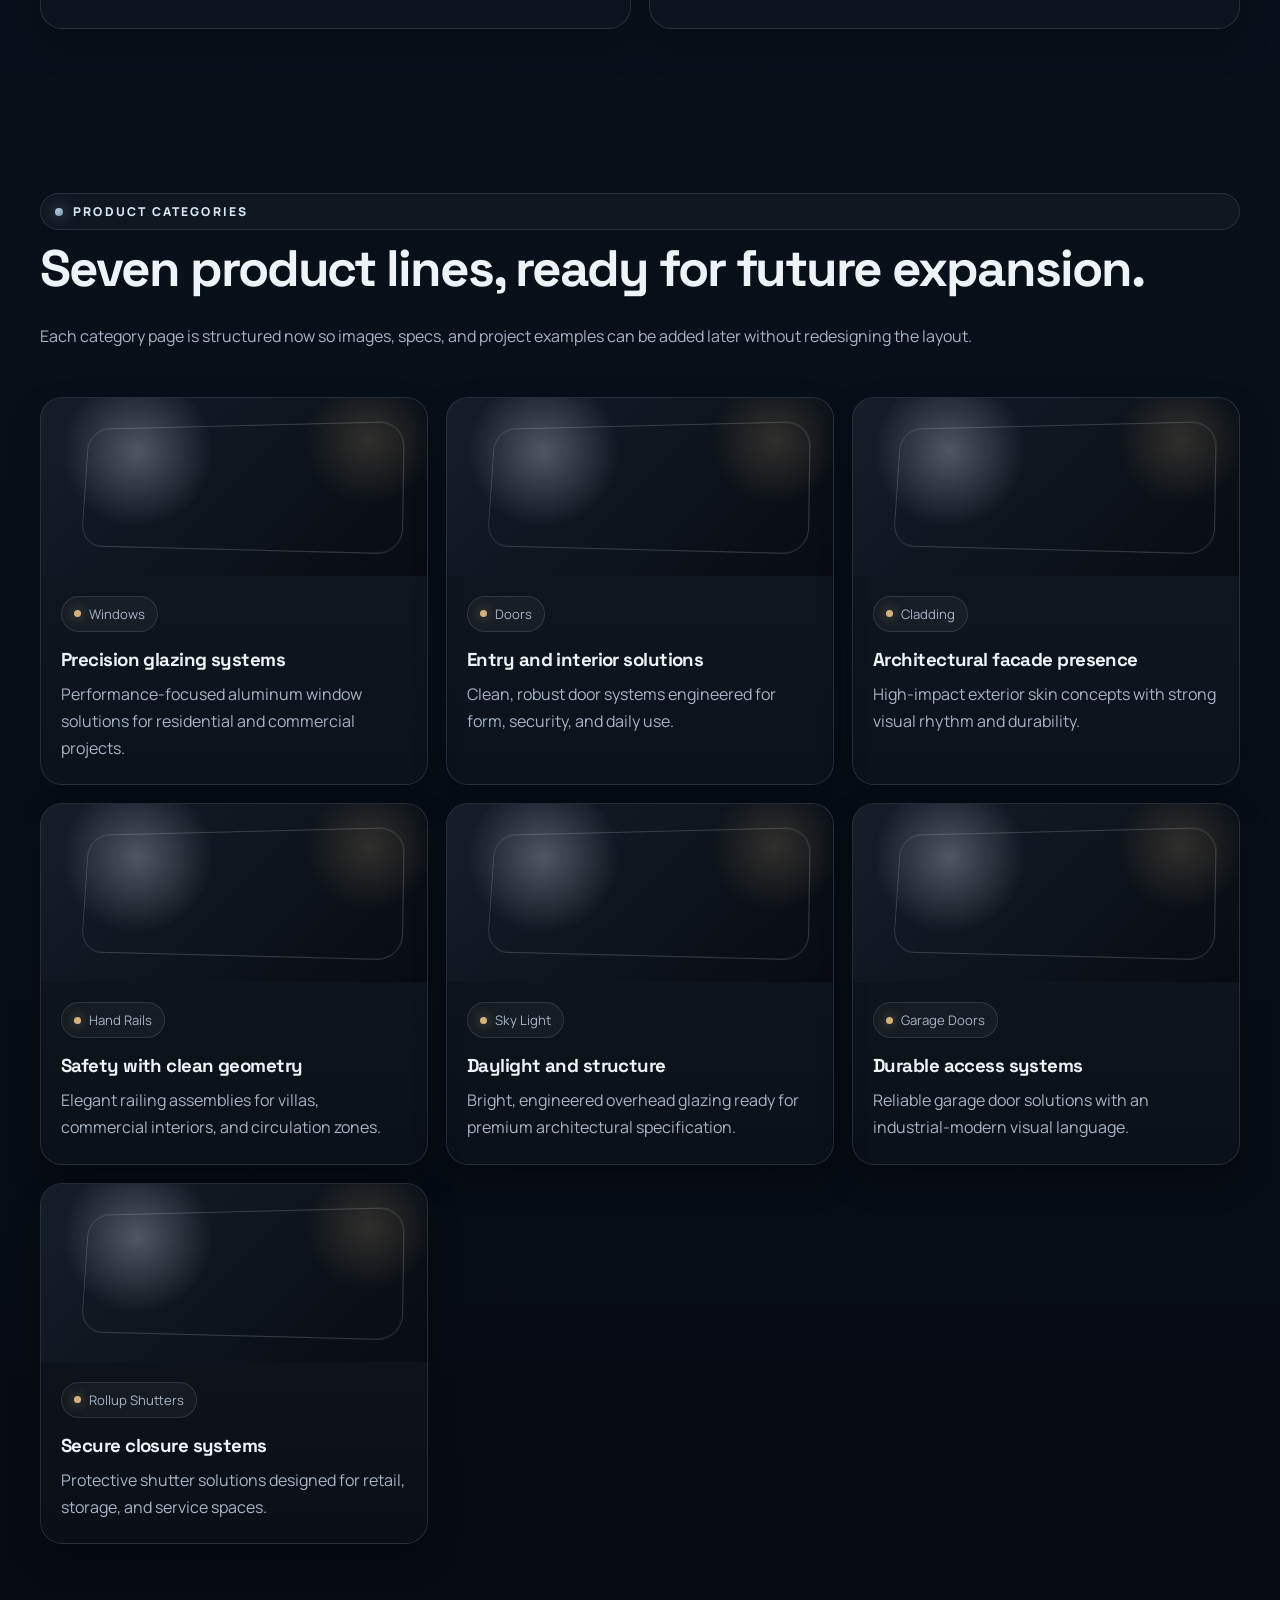
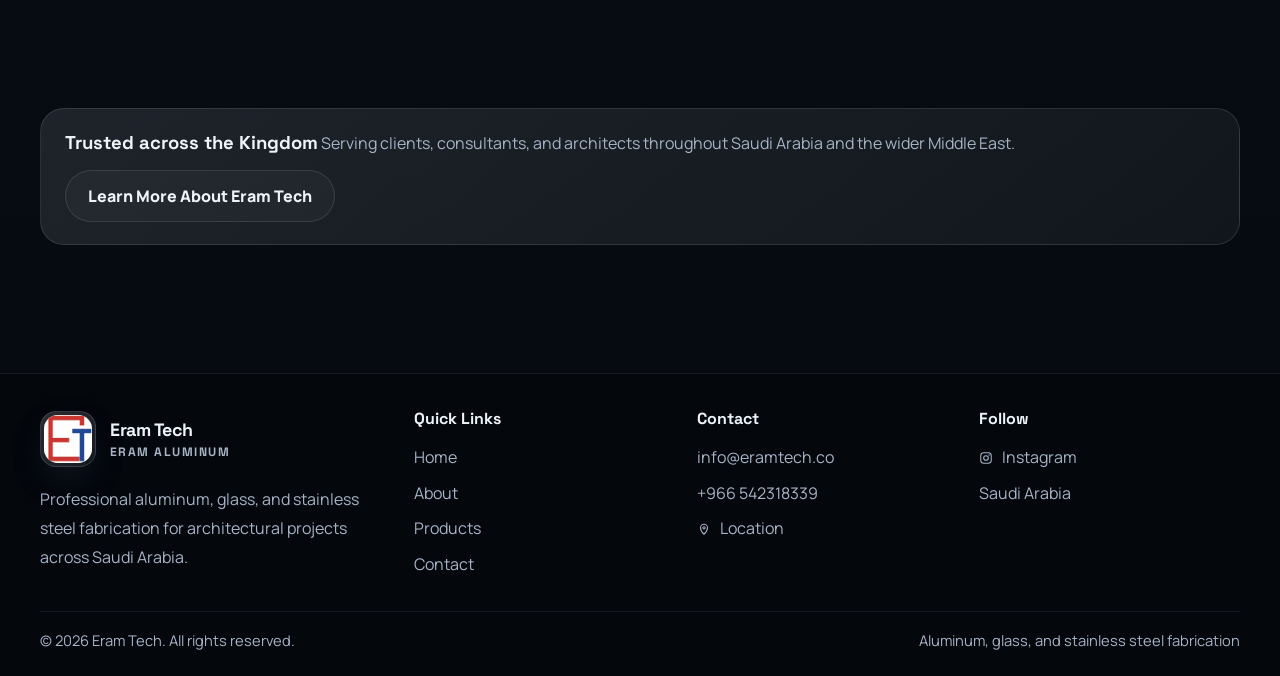
==== commit 51194448: "logo" ====
--- a/index.html
+++ b/index.html
@@ -16,7 +16,9 @@
       <header class="site-header">
         <div class="container nav-bar">
           <a class="brand" href="/" data-nav-link>
-            <span class="brand-mark" aria-hidden="true"></span>
+              <span class="brand-mark-wrap" aria-hidden="true">
+              <img class="brand-mark" src="/edited-photo.png" alt="" />
+            </span>
             <span class="brand-name">
               <strong>Eram Tech</strong>
               <span>Eram Aluminum</span>
@@ -96,15 +98,11 @@
             </div>
 
             <div class="hero-visual reveal" data-hero-visual>
-              <div class="hero-rings" aria-hidden="true"></div>
-              <div class="hero-scene" data-hero-scene aria-hidden="true">
-                <div class="core">
-                  <div class="panel panel-1"></div>
-                  <div class="panel panel-2"></div>
-                  <div class="panel panel-3"></div>
-                  <div class="panel panel-4"></div>
-                  <div class="panel panel-5"></div>
-                  <div class="panel panel-6"></div>
+              <div class="hero-mark-stage" aria-hidden="true">
+              <div class="hero-mark-card" data-hero-card>
+                  <div class="hero-mark-ribbon">ERAM TECH</div>
+                  <img class="hero-mark-image" src="/edited-photo.png" alt="ERAM TECH logo" />
+                  <div class="hero-mark-caption">Aluminum • Glass • Steel</div>
                 </div>
               </div>
               <div class="floating-card card-left">
@@ -276,7 +274,9 @@
         <div class="container footer-grid">
           <div class="footer-brand">
             <a class="brand" href="/" data-nav-link>
-              <span class="brand-mark" aria-hidden="true"></span>
+              <span class="brand-mark-wrap" aria-hidden="true">
+                <img class="brand-mark" src="/edited-photo.png" alt="" />
+              </span>
               <span class="brand-name">
                 <strong>Eram Tech</strong>
                 <span>Eram Aluminum</span>
--- a/styles.css
+++ b/styles.css
@@ -180,31 +180,27 @@
 }
 
 .brand-mark {
-  width: 42px;
-  height: 42px;
+  width: 48px;
+  height: 48px;
   border-radius: 14px;
+  object-fit: cover;
+  background: #fff;
+  box-shadow:
+    inset 0 0 0 1px rgba(255, 255, 255, 0.32),
+    0 16px 30px rgba(47, 66, 88, 0.28);
+}
+
+.brand-mark-wrap {
+  display: inline-flex;
+  align-items: center;
+  justify-content: center;
+  padding: 3px;
+  border-radius: 16px;
   background:
-    linear-gradient(145deg, rgba(255, 255, 255, 0.16), rgba(255, 255, 255, 0.04)),
-    linear-gradient(135deg, #d9e7f6, #4b6480);
-  box-shadow:
-    inset 0 1px 0 rgba(255, 255, 255, 0.3),
-    0 16px 30px rgba(47, 66, 88, 0.35);
-  position: relative;
-}
-
-.brand-mark::before,
-.brand-mark::after {
-  content: "";
-  position: absolute;
-  inset: 10px;
-  border: 1px solid rgba(255, 255, 255, 0.55);
-  border-radius: 10px;
-}
-
-.brand-mark::after {
-  inset: 16px;
-  border-radius: 8px;
-  background: linear-gradient(180deg, rgba(10, 18, 30, 0.48), rgba(255, 255, 255, 0.05));
+    linear-gradient(145deg, rgba(255, 255, 255, 0.14), rgba(255, 255, 255, 0.03)),
+    rgba(255, 255, 255, 0.02);
+  border: 1px solid rgba(223, 233, 242, 0.14);
+  box-shadow: 0 12px 30px rgba(0, 0, 0, 0.2);
 }
 
 .brand-name {
@@ -461,100 +457,96 @@
   opacity: 0.75;
 }
 
-.hero-rings {
+.hero-mark-stage {
+  position: absolute;
+  inset: 0;
+  display: grid;
+  place-items: center;
+  padding: 26px;
+  perspective: 1200px;
+}
+
+.hero-mark-card {
+  width: min(420px, 72vw);
+  aspect-ratio: 1;
+  display: grid;
+  place-items: center;
+  gap: 10px;
+  padding: 26px;
+  position: relative;
+  border-radius: 34px;
+  background:
+    radial-gradient(circle at 50% 30%, rgba(217, 231, 246, 0.2), transparent 34%),
+    linear-gradient(180deg, rgba(18, 27, 40, 0.86), rgba(6, 10, 16, 0.92));
+  border: 1px solid rgba(233, 240, 248, 0.12);
+  box-shadow:
+    0 34px 90px rgba(0, 0, 0, 0.42),
+    inset 0 1px 0 rgba(255, 255, 255, 0.06);
+  transform-style: preserve-3d;
+  animation: float 8s ease-in-out infinite;
+}
+
+.hero-mark-card::before {
+  content: "";
+  position: absolute;
+  inset: 14px;
+  border-radius: 28px;
+  border: 1px solid rgba(233, 240, 248, 0.1);
+  background:
+    linear-gradient(135deg, rgba(255, 255, 255, 0.04), transparent 28%, rgba(255, 255, 255, 0.03) 72%, transparent);
+}
+
+.hero-mark-card::after {
+  content: "";
   position: absolute;
   inset: 0;
   background:
-    radial-gradient(circle at center, transparent 0 38%, rgba(255, 255, 255, 0.05) 39% 40%, transparent 41%),
-    radial-gradient(circle at center, transparent 0 58%, rgba(255, 255, 255, 0.05) 59% 60%, transparent 61%);
-  opacity: 0.6;
-  transform: rotateX(68deg) scale(1.18);
-}
-
-.hero-scene {
+    radial-gradient(circle at 30% 28%, rgba(217, 231, 246, 0.16), transparent 12%),
+    radial-gradient(circle at 74% 70%, rgba(211, 179, 122, 0.12), transparent 12%);
+  mix-blend-mode: screen;
+}
+
+.hero-mark-image {
+  position: relative;
+  width: min(68%, 250px);
+  aspect-ratio: 1;
+  object-fit: contain;
+  filter:
+    drop-shadow(0 18px 26px rgba(0, 0, 0, 0.28))
+    saturate(1.03)
+    contrast(1.02);
+  z-index: 1;
+  transform: translateZ(38px);
+}
+
+.hero-mark-ribbon {
   position: absolute;
-  inset: 0;
-  display: grid;
-  place-items: center;
-  perspective: 1400px;
-  transform-style: preserve-3d;
-}
-
-.core {
-  position: relative;
-  width: min(420px, 68vw);
-  aspect-ratio: 1;
-  transform-style: preserve-3d;
-  animation: float 7.5s ease-in-out infinite;
-}
-
-.core::before {
-  content: "";
+  left: 50%;
+  top: 24px;
+  transform: translateX(-50%);
+  z-index: 1;
+  padding: 10px 14px;
+  border-radius: 999px;
+  color: var(--accent-strong);
+  border: 1px solid rgba(223, 233, 242, 0.14);
+  background: rgba(8, 12, 18, 0.55);
+  backdrop-filter: blur(10px);
+  font-size: 0.8rem;
+  letter-spacing: 0.12em;
+  text-transform: uppercase;
+}
+
+.hero-mark-caption {
   position: absolute;
-  inset: 18%;
-  border-radius: 32px;
-  background:
-    linear-gradient(145deg, rgba(255, 255, 255, 0.18), rgba(255, 255, 255, 0.04)),
-    linear-gradient(180deg, rgba(16, 24, 37, 0.5), rgba(255, 255, 255, 0.02));
-  border: 1px solid rgba(233, 240, 248, 0.16);
-  box-shadow:
-    inset 0 1px 0 rgba(255, 255, 255, 0.22),
-    0 32px 80px rgba(0, 0, 0, 0.45);
-  transform: translateZ(60px);
-}
-
-.panel {
-  position: absolute;
-  inset: 0;
-  margin: auto;
-  width: 68%;
-  height: 14%;
-  border-radius: 999px;
-  background:
-    linear-gradient(90deg, rgba(255, 255, 255, 0.08), rgba(255, 255, 255, 0.32), rgba(255, 255, 255, 0.08)),
-    linear-gradient(180deg, rgba(85, 104, 122, 0.95), rgba(8, 12, 18, 0.92));
-  border: 1px solid rgba(232, 240, 247, 0.2);
-  box-shadow: 0 18px 40px rgba(0, 0, 0, 0.35);
-  transform-style: preserve-3d;
-  animation: spin 16s linear infinite;
-}
-
-.panel::before,
-.panel::after {
-  content: "";
-  position: absolute;
-  inset: 12% 8%;
-  border-radius: inherit;
-  border: 1px solid rgba(255, 255, 255, 0.18);
-}
-
-.panel::after {
-  inset: 24% 12%;
-  background: linear-gradient(90deg, transparent, rgba(255, 255, 255, 0.25), transparent);
-}
-
-.panel.panel-1 {
-  transform: rotateZ(0deg) translateZ(140px);
-}
-
-.panel.panel-2 {
-  transform: rotateZ(60deg) translateZ(140px);
-}
-
-.panel.panel-3 {
-  transform: rotateZ(120deg) translateZ(140px);
-}
-
-.panel.panel-4 {
-  transform: rotateZ(180deg) translateZ(140px);
-}
-
-.panel.panel-5 {
-  transform: rotateZ(240deg) translateZ(140px);
-}
-
-.panel.panel-6 {
-  transform: rotateZ(300deg) translateZ(140px);
+  left: 50%;
+  bottom: 24px;
+  transform: translateX(-50%);
+  z-index: 1;
+  color: var(--muted);
+  font-size: 0.82rem;
+  letter-spacing: 0.1em;
+  text-transform: uppercase;
+  white-space: nowrap;
 }
 
 .floating-card {
@@ -1055,15 +1047,6 @@
   }
   50% {
     transform: translate3d(0, -12px, 0) rotateX(0deg) rotateY(8deg);
-  }
-}
-
-@keyframes spin {
-  from {
-    transform: rotateZ(0deg);
-  }
-  to {
-    transform: rotateZ(360deg);
   }
 }
 
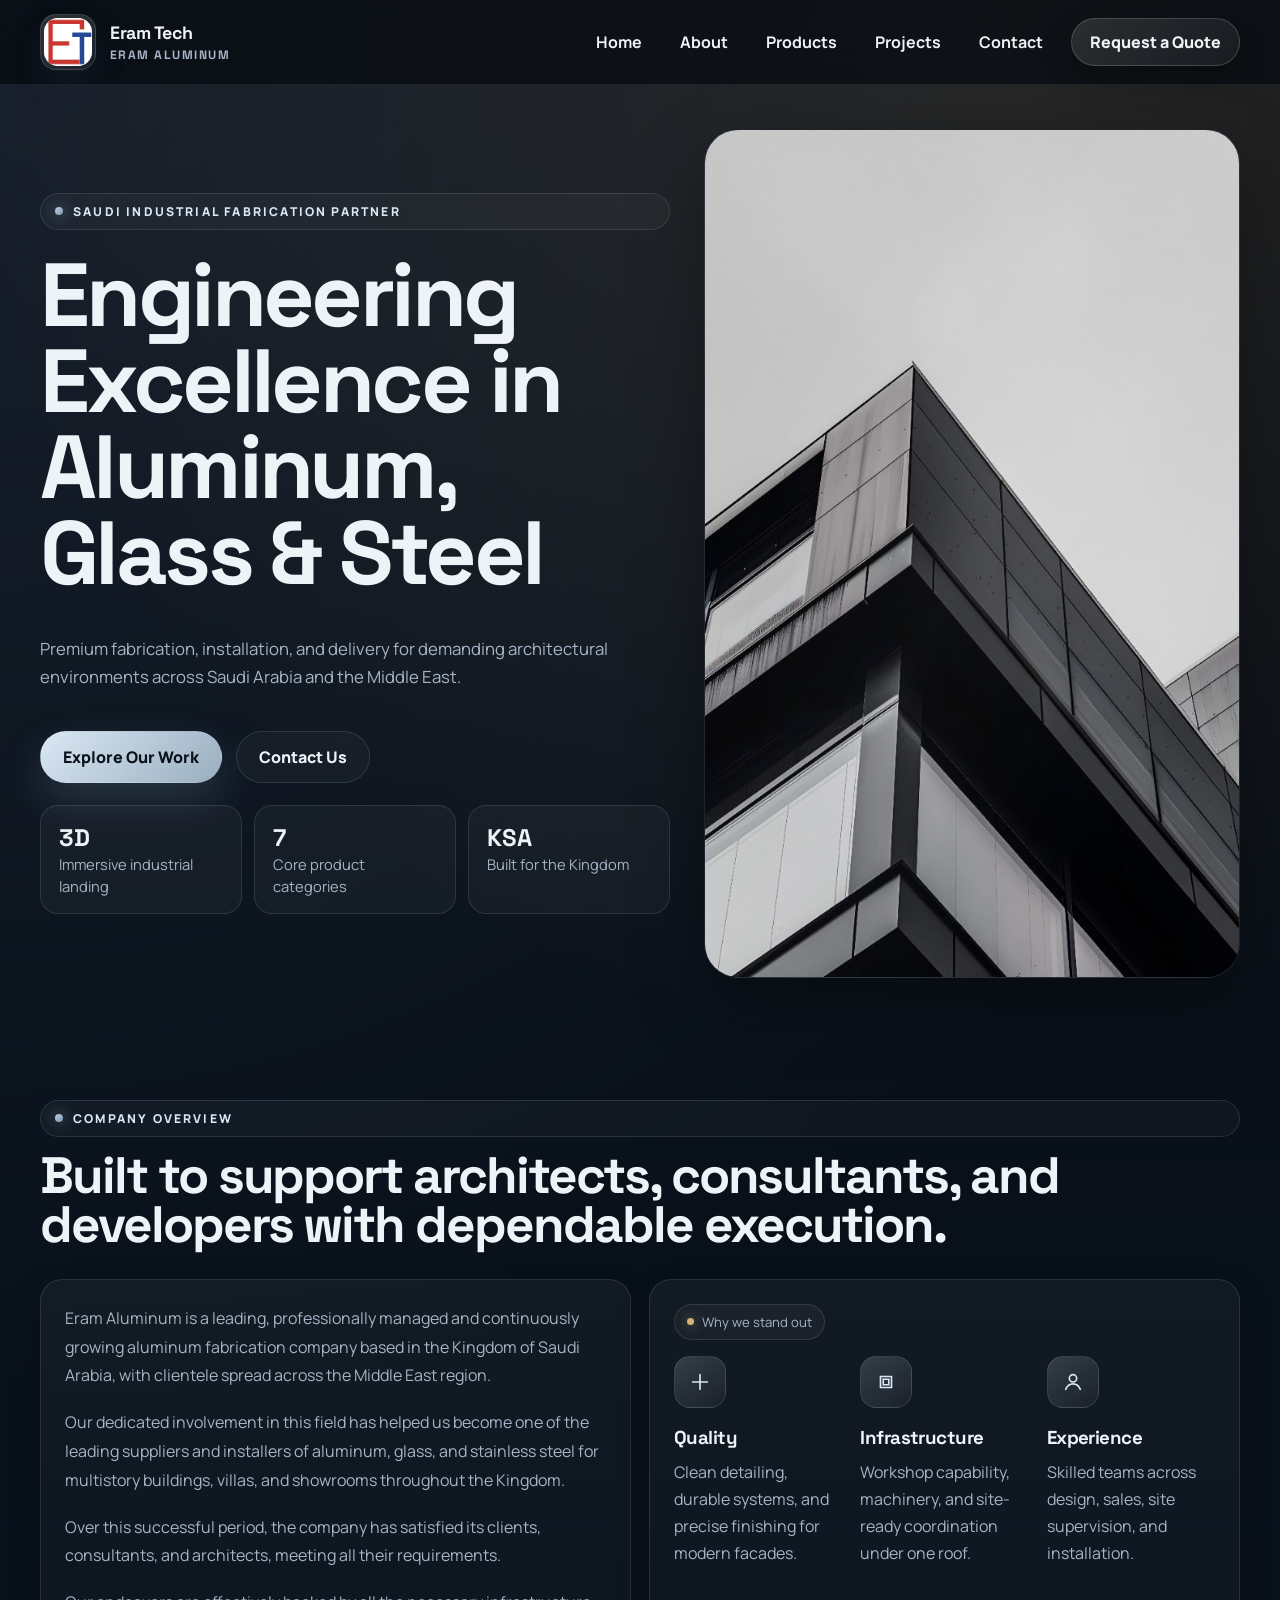
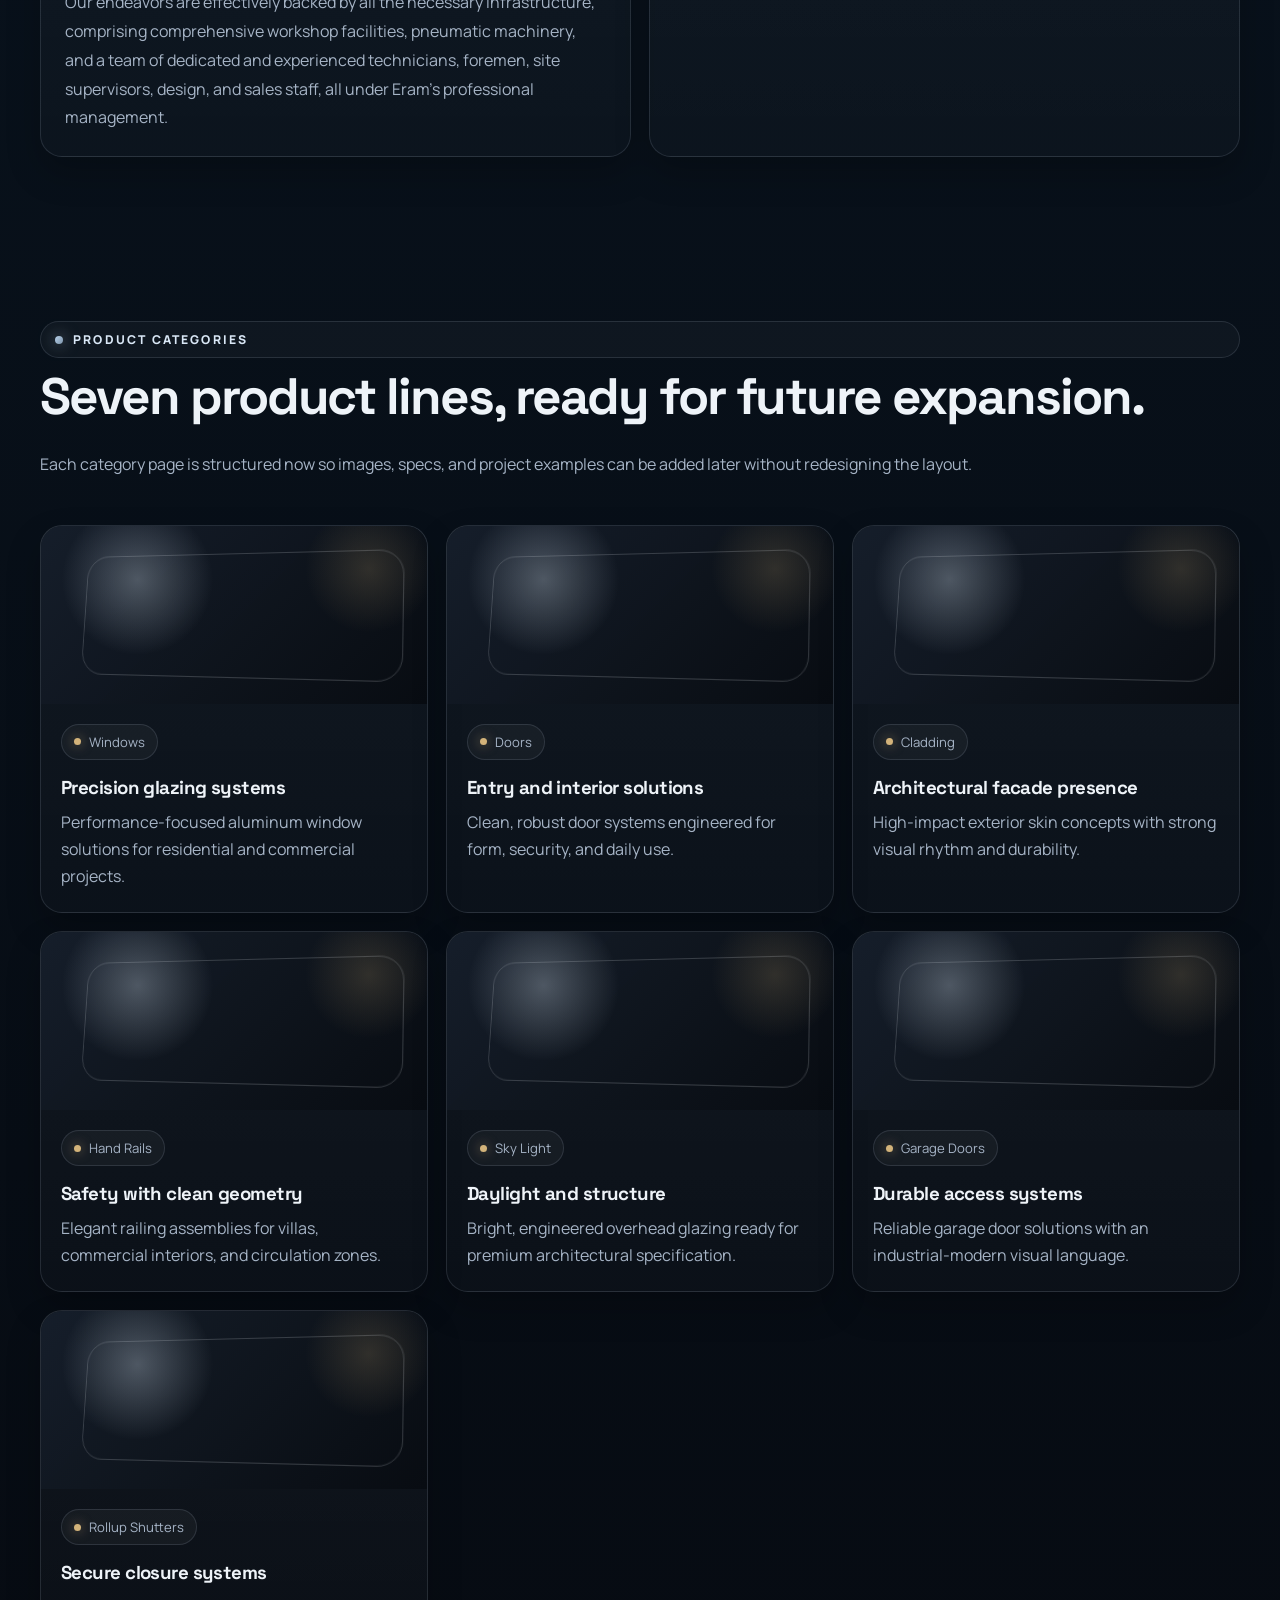
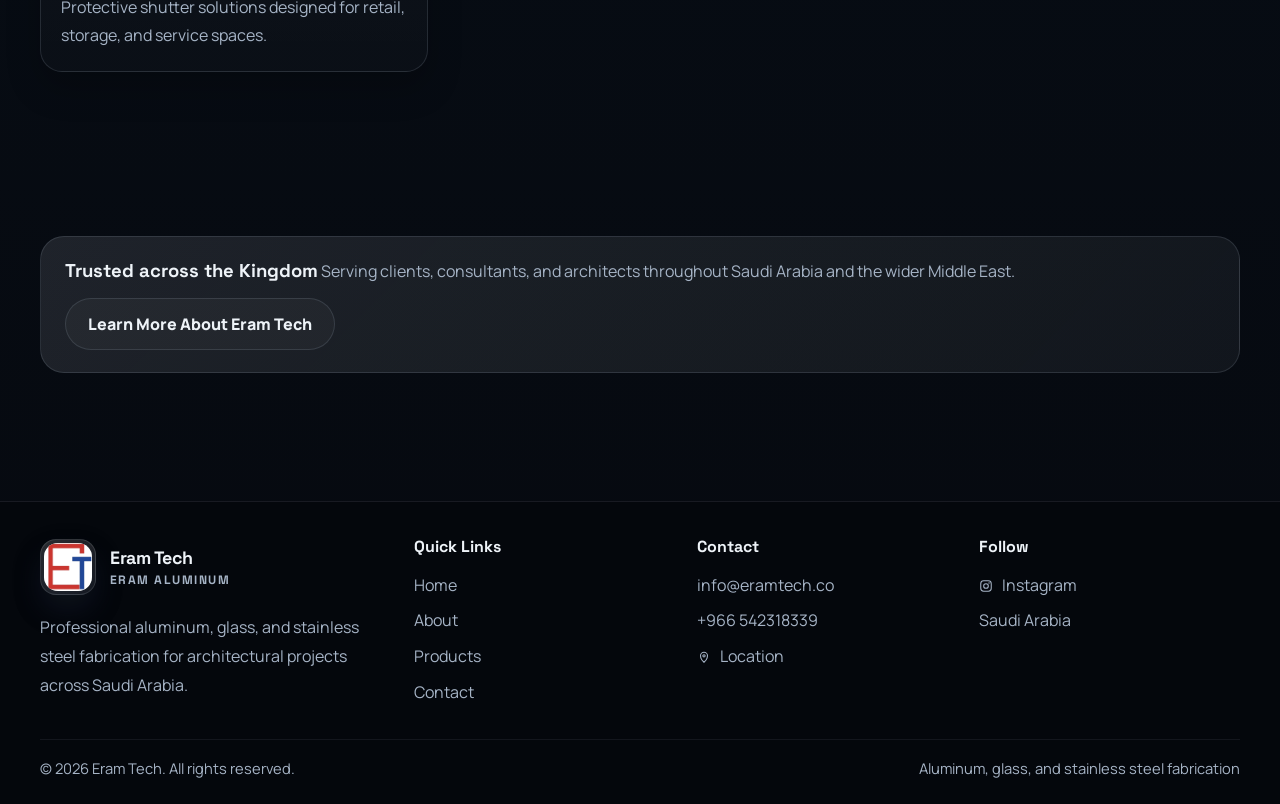
==== commit 392aded3: "hero image" ====
--- a/index.html
+++ b/index.html
@@ -97,22 +97,8 @@
               </div>
             </div>
 
-            <div class="hero-visual reveal" data-hero-visual>
-              <div class="hero-mark-stage" aria-hidden="true">
-              <div class="hero-mark-card" data-hero-card>
-                  <div class="hero-mark-ribbon">ERAM TECH</div>
-                  <img class="hero-mark-image" src="/edited-photo.png" alt="ERAM TECH logo" />
-                  <div class="hero-mark-caption">Aluminum • Glass • Steel</div>
-                </div>
-              </div>
-              <div class="floating-card card-left">
-                <span>Capabilities</span>
-                <strong>Workshop, design, site installation</strong>
-              </div>
-              <div class="floating-card card-right">
-                <span>Material focus</span>
-                <strong>Aluminum, glass, stainless steel</strong>
-              </div>
+            <div class="hero-visual reveal">
+              <img class="hero-photo-image" src="/phone-wallpaper.jpg" alt="Modern aluminum-clad building facade" />
             </div>
           </div>
         </section>
--- a/styles.css
+++ b/styles.css
@@ -435,7 +435,7 @@
 
 .hero-visual {
   position: relative;
-  min-height: 640px;
+  min-height: 500px;
   border-radius: 34px;
   overflow: hidden;
   border: 1px solid rgba(198, 214, 229, 0.12);
@@ -457,132 +457,23 @@
   opacity: 0.75;
 }
 
-.hero-mark-stage {
+.hero-photo-stage {
   position: absolute;
   inset: 0;
   display: grid;
   place-items: center;
   padding: 26px;
-  perspective: 1200px;
-}
-
-.hero-mark-card {
-  width: min(420px, 72vw);
-  aspect-ratio: 1;
-  display: grid;
-  place-items: center;
-  gap: 10px;
-  padding: 26px;
-  position: relative;
-  border-radius: 34px;
-  background:
-    radial-gradient(circle at 50% 30%, rgba(217, 231, 246, 0.2), transparent 34%),
-    linear-gradient(180deg, rgba(18, 27, 40, 0.86), rgba(6, 10, 16, 0.92));
-  border: 1px solid rgba(233, 240, 248, 0.12);
-  box-shadow:
-    0 34px 90px rgba(0, 0, 0, 0.42),
-    inset 0 1px 0 rgba(255, 255, 255, 0.06);
-  transform-style: preserve-3d;
-  animation: float 8s ease-in-out infinite;
-}
-
-.hero-mark-card::before {
-  content: "";
-  position: absolute;
-  inset: 14px;
+}
+
+.hero-photo-image {
+  width: 100%;
+  max-width: min(100%, 560px);
+  height: auto;
+  display: block;
   border-radius: 28px;
-  border: 1px solid rgba(233, 240, 248, 0.1);
-  background:
-    linear-gradient(135deg, rgba(255, 255, 255, 0.04), transparent 28%, rgba(255, 255, 255, 0.03) 72%, transparent);
-}
-
-.hero-mark-card::after {
-  content: "";
-  position: absolute;
-  inset: 0;
-  background:
-    radial-gradient(circle at 30% 28%, rgba(217, 231, 246, 0.16), transparent 12%),
-    radial-gradient(circle at 74% 70%, rgba(211, 179, 122, 0.12), transparent 12%);
-  mix-blend-mode: screen;
-}
-
-.hero-mark-image {
-  position: relative;
-  width: min(68%, 250px);
-  aspect-ratio: 1;
-  object-fit: contain;
-  filter:
-    drop-shadow(0 18px 26px rgba(0, 0, 0, 0.28))
-    saturate(1.03)
-    contrast(1.02);
-  z-index: 1;
-  transform: translateZ(38px);
-}
-
-.hero-mark-ribbon {
-  position: absolute;
-  left: 50%;
-  top: 24px;
-  transform: translateX(-50%);
-  z-index: 1;
-  padding: 10px 14px;
-  border-radius: 999px;
-  color: var(--accent-strong);
-  border: 1px solid rgba(223, 233, 242, 0.14);
-  background: rgba(8, 12, 18, 0.55);
-  backdrop-filter: blur(10px);
-  font-size: 0.8rem;
-  letter-spacing: 0.12em;
-  text-transform: uppercase;
-}
-
-.hero-mark-caption {
-  position: absolute;
-  left: 50%;
-  bottom: 24px;
-  transform: translateX(-50%);
-  z-index: 1;
-  color: var(--muted);
-  font-size: 0.82rem;
-  letter-spacing: 0.1em;
-  text-transform: uppercase;
-  white-space: nowrap;
-}
-
-.floating-card {
-  position: absolute;
-  padding: 18px 18px 16px;
-  border-radius: 20px;
-  border: 1px solid var(--line);
-  background: rgba(6, 10, 16, 0.72);
-  backdrop-filter: blur(14px);
-  box-shadow: var(--shadow);
-}
-
-.floating-card span {
-  display: block;
-  color: var(--muted);
-  font-size: 0.78rem;
-  letter-spacing: 0.12em;
-  text-transform: uppercase;
-  margin-bottom: 8px;
-}
-
-.floating-card strong {
-  font-family: "Space Grotesk", sans-serif;
-  font-size: 1.1rem;
-}
-
-.floating-card.card-left {
-  left: 28px;
-  bottom: 90px;
-  max-width: 180px;
-}
-
-.floating-card.card-right {
-  right: 28px;
-  top: 92px;
-  max-width: 200px;
+  object-fit: cover;
+  object-position: center center;
+  box-shadow: none;
 }
 
 /* Cards */
@@ -1040,16 +931,6 @@
   transform: translateY(0);
 }
 
-/* Animations */
-@keyframes float {
-  0%, 100% {
-    transform: translate3d(0, 0, 0) rotateX(4deg) rotateY(-8deg);
-  }
-  50% {
-    transform: translate3d(0, -12px, 0) rotateX(0deg) rotateY(8deg);
-  }
-}
-
 /* Responsive */
 @media (max-width: 1120px) {
   .hero-grid,
@@ -1060,12 +941,13 @@
   }
 
   .hero-visual {
-    min-height: 520px;
+    min-height: 400px;
   }
 
   .banner-graphic {
     width: 60%;
   }
+
 }
 
 @media (max-width: 920px) {
@@ -1166,16 +1048,8 @@
   }
 
   .hero-visual {
-    min-height: 420px;
+    min-height: 320px;
     border-radius: 26px;
-  }
-
-  .core {
-    width: min(320px, 74vw);
-  }
-
-  .floating-card {
-    display: none;
   }
 
   .hero-actions,
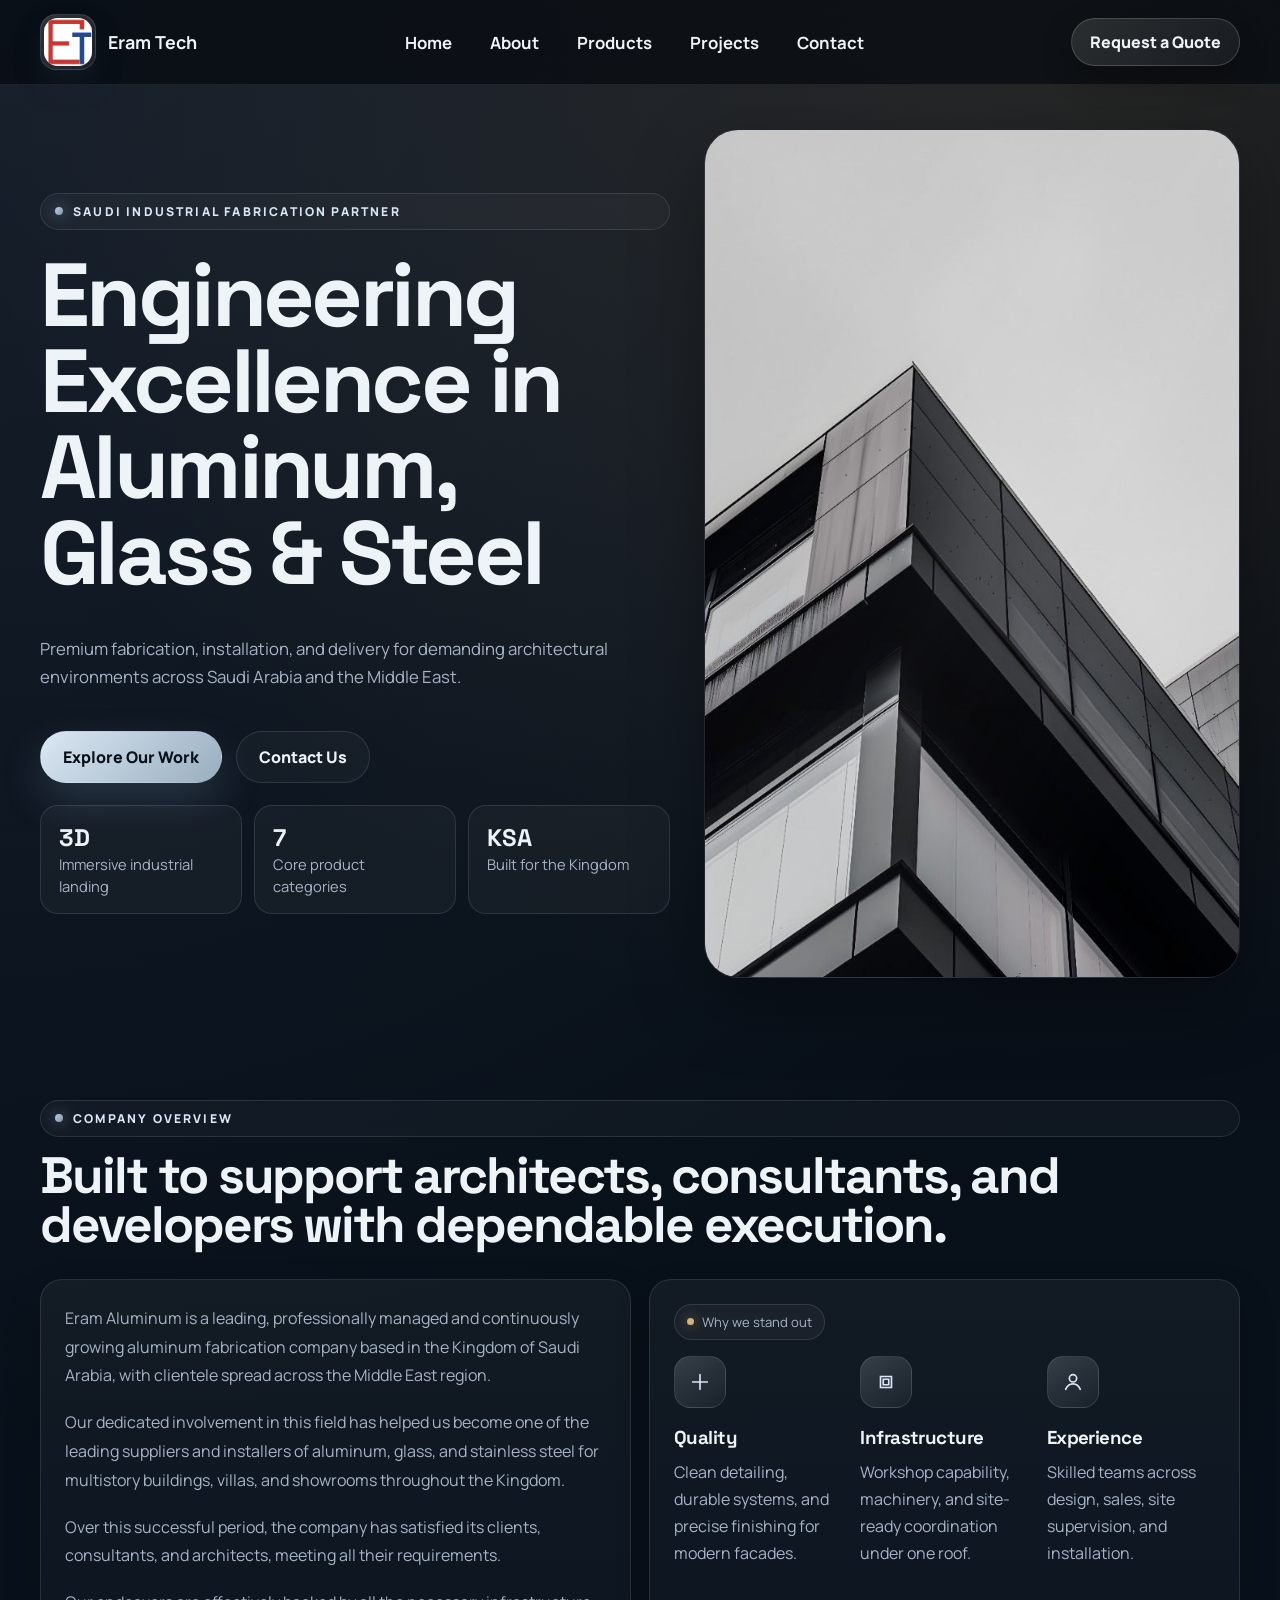
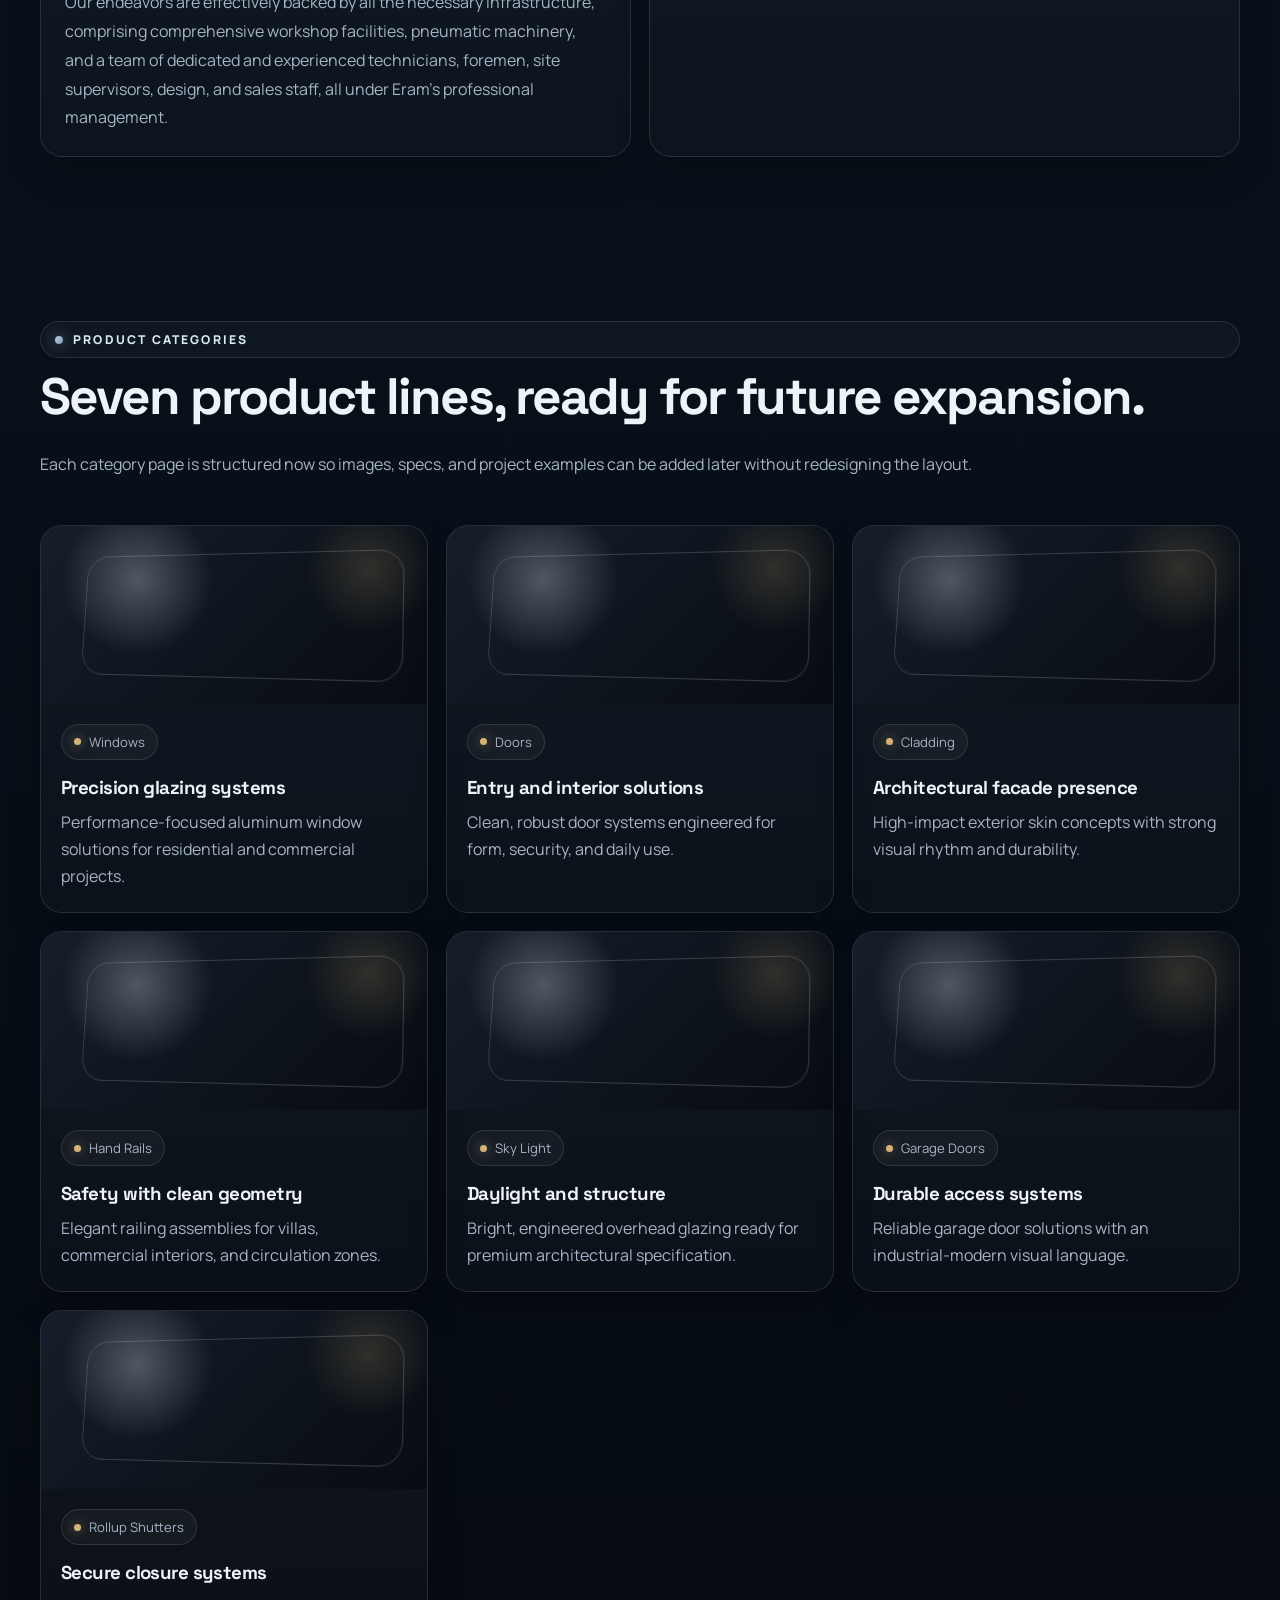
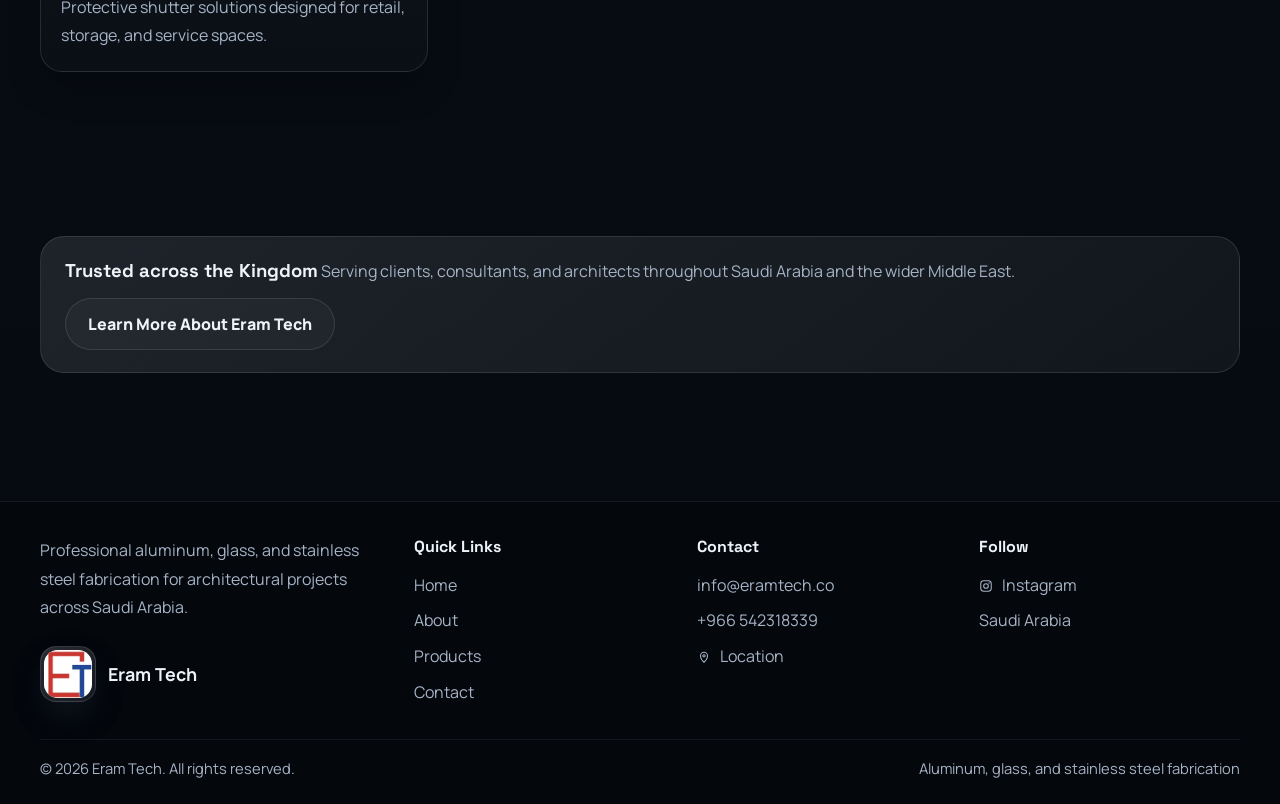
==== commit d78aedf9: "Nav bar" ====
--- a/index.html
+++ b/index.html
@@ -8,61 +8,34 @@
       name="description"
       content="Eram Tech (Eram Aluminum) is a Saudi-based aluminum, glass, and stainless steel fabrication company serving the Kingdom and the wider Middle East."
     />
-    <link rel="stylesheet" href="/styles.css" />
+    <link rel="stylesheet" href="/styles.css?v=2" />
     <script defer src="/script.js"></script>
   </head>
   <body data-page="home">
     <div class="site-shell">
       <header class="site-header">
-        <div class="container nav-bar">
-          <a class="brand" href="/" data-nav-link>
+        <div class="container">
+          <div class="nav-top">
+            <a class="brand" href="/" data-nav-link>
               <span class="brand-mark-wrap" aria-hidden="true">
-              <img class="brand-mark" src="/edited-photo.png" alt="" />
-            </span>
-            <span class="brand-name">
-              <strong>Eram Tech</strong>
-              <span>Eram Aluminum</span>
-            </span>
-          </a>
-
-          <input class="nav-toggle" id="nav-toggle" type="checkbox" data-nav-toggle />
-          <label class="nav-button" for="nav-toggle" data-nav-button aria-label="Open menu">
-            <span></span>
-            <span></span>
-            <span></span>
-          </label>
-
+                <img class="brand-mark" src="/edited-photo.png" alt="" />
+              </span>
+              <span class="brand-name">
+                <strong>Eram Tech</strong>
+                
+              </span>
+            </a>
+            <a class="nav-cta" href="/contact/">Request a Quote</a>
+          </div>
           <nav class="nav" aria-label="Primary navigation">
             <ul class="nav-list">
-              <li class="nav-item">
-                <a class="nav-link" href="/" data-nav-link>Home</a>
+              <li class="nav-item"><a class="nav-link" href="/" data-nav-link>Home</a></li>
+              <li class="nav-item"><a class="nav-link" href="/about/" data-nav-link>About</a></li>
+              <li class="nav-item"><a class="nav-link" href="/products/" data-nav-link>Products</a>
               </li>
-              <li class="nav-item">
-                <a class="nav-link" href="/about/" data-nav-link>About</a>
-              </li>
-              <li class="nav-item nav-item-dropdown" data-products-dropdown>
-                <button class="dropdown-trigger" type="button" data-products-trigger>
-                  Products
-                </button>
-                <div class="dropdown-menu" role="menu">
-                  <a href="/products/" data-nav-link>Products Overview</a>
-                  <a href="/products/windows/" data-product-link>Windows</a>
-                  <a href="/products/doors/" data-product-link>Doors</a>
-                  <a href="/products/cladding/" data-product-link>Cladding</a>
-                  <a href="/products/hand-rails/" data-product-link>Hand Rails</a>
-                  <a href="/products/sky-light/" data-product-link>Sky Light</a>
-                  <a href="/products/garage-doors/" data-product-link>Garage Doors</a>
-                  <a href="/products/rollup-shutters/" data-product-link>Rollup Shutters</a>
-                </div>
-              </li>
-              <li class="nav-item">
-                <a class="nav-link" href="/projects/" data-nav-link>Projects</a>
-              </li>
-              <li class="nav-item">
-                <a class="nav-link" href="/contact/" data-nav-link>Contact</a>
-              </li>
+              <li class="nav-item"><a class="nav-link" href="/projects/" data-nav-link>Projects</a></li>
+              <li class="nav-item"><a class="nav-link" href="/contact/" data-nav-link>Contact</a></li>
             </ul>
-            <a class="nav-cta" href="/contact/">Request a Quote</a>
           </nav>
         </div>
       </header>
@@ -265,7 +238,7 @@
               </span>
               <span class="brand-name">
                 <strong>Eram Tech</strong>
-                <span>Eram Aluminum</span>
+                
               </span>
             </a>
             <p>
--- a/styles.css
+++ b/styles.css
@@ -162,21 +162,25 @@
   border-bottom: 1px solid rgba(190, 206, 223, 0.1);
 }
 
-.nav-bar {
+.site-header .container {
+  display: flex;
+  align-items: center;
+  justify-content: space-between;
+  gap: 20px;
   min-height: var(--nav-height);
-  display: flex;
-  align-items: center;
-  justify-content: space-between;
-  gap: 18px;
+}
+
+.nav-top {
+  display: contents;
 }
 
 .brand {
   display: inline-flex;
   align-items: center;
-  gap: 14px;
-  font-family: "Space Grotesk", sans-serif;
-  letter-spacing: -0.03em;
+  gap: 12px;
   font-weight: 700;
+  order: 1;
+  flex-shrink: 0;
 }
 
 .brand-mark {
@@ -204,7 +208,8 @@
 }
 
 .brand-name {
-  display: grid;
+  display: flex;
+  align-items: center;
   gap: 3px;
 }
 
@@ -219,37 +224,14 @@
   text-transform: uppercase;
 }
 
-.nav-toggle {
-  display: none;
-}
-
-.nav-button {
-  display: none;
-  width: 48px;
-  height: 48px;
-  border: 1px solid var(--line);
-  border-radius: 14px;
-  background: rgba(255, 255, 255, 0.03);
-  color: var(--text);
-  align-items: center;
-  justify-content: center;
-  gap: 6px;
-  cursor: pointer;
-}
-
-.nav-button span {
-  display: block;
-  width: 18px;
-  height: 2px;
-  border-radius: 999px;
-  background: currentColor;
-  transition: transform 0.25s ease, opacity 0.25s ease;
-}
-
 .nav {
   display: flex;
   align-items: center;
+  justify-content: center;
   gap: 12px;
+  order: 2;
+  border-top: none;
+  padding: 0;
 }
 
 .nav-list {
@@ -261,70 +243,27 @@
   margin: 0;
 }
 
-.nav-link,
-.dropdown-trigger {
+.nav-link {
   border: 0;
   background: transparent;
   color: var(--text);
-  padding: 13px 16px;
+  padding: 10px 16px;
   border-radius: 999px;
   cursor: pointer;
   transition: background 0.2s ease, color 0.2s ease, transform 0.2s ease;
   font-weight: 700;
+  font-size: 1.05rem;
 }
 
 .nav-link:hover,
 .nav-link:focus-visible,
-.dropdown-trigger:hover,
-.dropdown-trigger:focus-visible,
-.nav-link.active,
-.dropdown-trigger.active {
+.nav-link.active {
   background: rgba(255, 255, 255, 0.07);
   color: var(--accent-strong);
 }
 
 .nav-item {
   position: relative;
-}
-
-.dropdown-menu {
-  position: absolute;
-  top: calc(100% + 12px);
-  left: 0;
-  min-width: 280px;
-  padding: 10px;
-  border: 1px solid var(--line);
-  border-radius: 22px;
-  background: rgba(6, 10, 16, 0.95);
-  box-shadow: var(--shadow);
-  display: grid;
-  gap: 6px;
-  opacity: 0;
-  visibility: hidden;
-  transform: translateY(12px);
-  transition: opacity 0.2s ease, transform 0.2s ease, visibility 0.2s ease;
-}
-
-.nav-item-dropdown:hover .dropdown-menu,
-.nav-item-dropdown:focus-within .dropdown-menu,
-.nav-item-dropdown.open .dropdown-menu {
-  opacity: 1;
-  visibility: visible;
-  transform: translateY(0);
-}
-
-.dropdown-menu a {
-  padding: 12px 14px;
-  border-radius: 14px;
-  color: var(--muted);
-  transition: background 0.2s ease, color 0.2s ease;
-}
-
-.dropdown-menu a:hover,
-.dropdown-menu a:focus-visible,
-.dropdown-menu a.active {
-  background: rgba(255, 255, 255, 0.06);
-  color: var(--text);
 }
 
 .nav-cta {
@@ -340,6 +279,8 @@
   color: var(--text);
   font-weight: 800;
   box-shadow: 0 12px 30px rgba(0, 0, 0, 0.25);
+  order: 3;
+  flex-shrink: 0;
 }
 
 .nav-cta:hover,
@@ -951,61 +892,103 @@
 }
 
 @media (max-width: 920px) {
-  .nav-button {
-    display: inline-flex;
+  .site-header {
+    position: sticky;
+    top: 0;
+    z-index: 50;
+    background: rgba(6, 10, 16, 0.95);
+  }
+
+  .site-header .container {
+    display: block;
+  }
+
+  .nav-top {
+    display: flex;
+    align-items: center;
+    justify-content: space-between;
+    gap: 16px;
+    min-height: 60px;
+  }
+
+  .brand {
+    order: initial;
+    gap: 10px;
+    flex-shrink: 0;
+  }
+
+  .brand-mark {
+    width: 40px;
+    height: 40px;
+    border-radius: 10px;
+  }
+
+  .brand-mark-wrap {
+    padding: 2px;
+    border-radius: 12px;
+  }
+
+  .brand-name strong {
+    font-size: 1rem;
+  }
+
+  .brand-name span {
+    font-size: 0.68rem;
+  }
+
+  .nav-cta {
+    order: initial;
+    padding: 0 14px;
+    min-height: 36px;
+    font-size: 0.82rem;
+    white-space: nowrap;
   }
 
   .nav {
-    position: fixed;
-    top: var(--nav-height);
-    left: 0;
+    order: initial;
+    border-top: 1px solid rgba(190, 206, 223, 0.08);
+    padding: 0 0 8px;
+    overflow: visible;
+  }
+
+  .nav::after {
+    content: "";
+    position: absolute;
+    top: 0;
     right: 0;
-    padding: 20px 16px 18px;
-    display: grid;
-    gap: 16px;
-    background: rgba(6, 10, 16, 0.98);
-    border-bottom: 1px solid rgba(190, 206, 223, 0.1);
-    transform: translateY(-120%);
-    opacity: 0;
+    bottom: 8px;
+    width: 32px;
+    background: linear-gradient(to right, transparent, rgba(6, 10, 16, 0.95));
     pointer-events: none;
-    transition: transform 0.26s ease, opacity 0.26s ease;
-    max-height: calc(100vh - var(--nav-height));
-    overflow: auto;
-  }
-
-  .nav-toggle:checked ~ .nav {
-    transform: translateY(0);
-    opacity: 1;
-    pointer-events: auto;
+    z-index: 10;
   }
 
   .nav-list {
-    display: grid;
-    gap: 8px;
-    width: 100%;
-  }
-
-  .nav-list .nav-item,
-  .nav-list .nav-link,
-  .nav-list .dropdown-trigger {
-    width: 100%;
-  }
-
-  .dropdown-menu {
-    position: static;
-    visibility: visible;
-    opacity: 1;
-    transform: none;
+    display: flex;
+    align-items: center;
+    gap: 2px;
+    overflow-x: auto;
+    -webkit-overflow-scrolling: touch;
+    scrollbar-width: none;
+    padding: 8px 0 2px;
+    margin: 0;
+    scroll-behavior: smooth;
+  }
+
+  .nav-list::-webkit-scrollbar {
     display: none;
-    margin-top: 8px;
-  }
-
-  .nav-item-dropdown.open .dropdown-menu {
-    display: grid;
-  }
-
-  .nav-cta {
-    width: 100%;
+  }
+
+  .nav-list .nav-item {
+    flex: 0 0 auto;
+    width: auto;
+  }
+
+  .nav-list .nav-link {
+    width: auto;
+    white-space: nowrap;
+    padding: 8px 12px;
+    font-size: 0.85rem;
   }
 
   .hero-copy h1,
@@ -1038,6 +1021,42 @@
     --nav-height: 76px;
   }
 
+  .site-header {
+    position: sticky;
+    top: 0;
+    z-index: 50;
+  }
+
+  .nav-top {
+    min-height: 56px;
+    gap: 8px;
+  }
+
+  .brand-mark {
+    width: 36px;
+    height: 36px;
+    border-radius: 8px;
+  }
+
+  .brand-name strong {
+    font-size: 0.92rem;
+  }
+
+  .brand-name span {
+    font-size: 0.62rem;
+  }
+
+  .nav-cta {
+    padding: 0 10px;
+    min-height: 32px;
+    font-size: 0.78rem;
+  }
+
+  .nav-list .nav-link {
+    padding: 7px 10px;
+    font-size: 0.8rem;
+  }
+
   .section {
     padding: 72px 0;
   }
@@ -1059,8 +1078,7 @@
   }
 
   .button,
-  .button-secondary,
-  .nav-cta {
+  .button-secondary {
     width: 100%;
   }
 
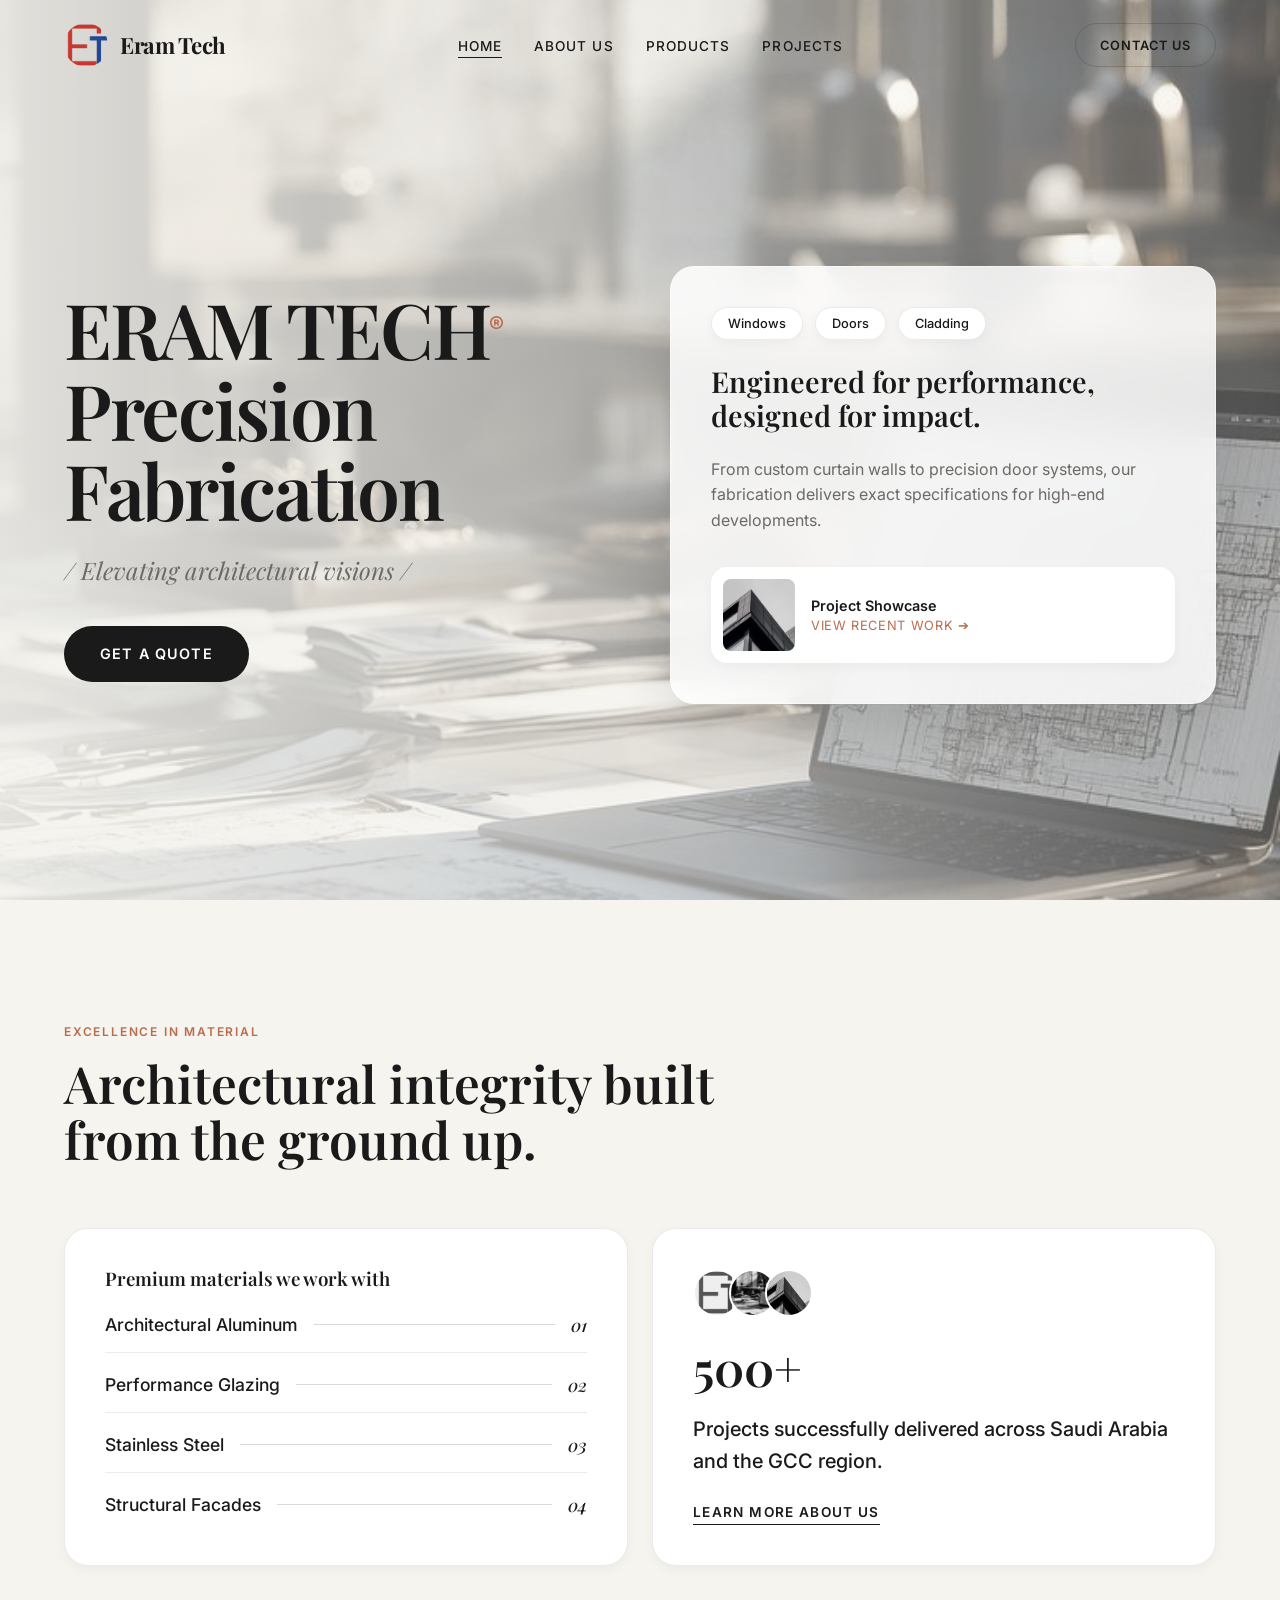
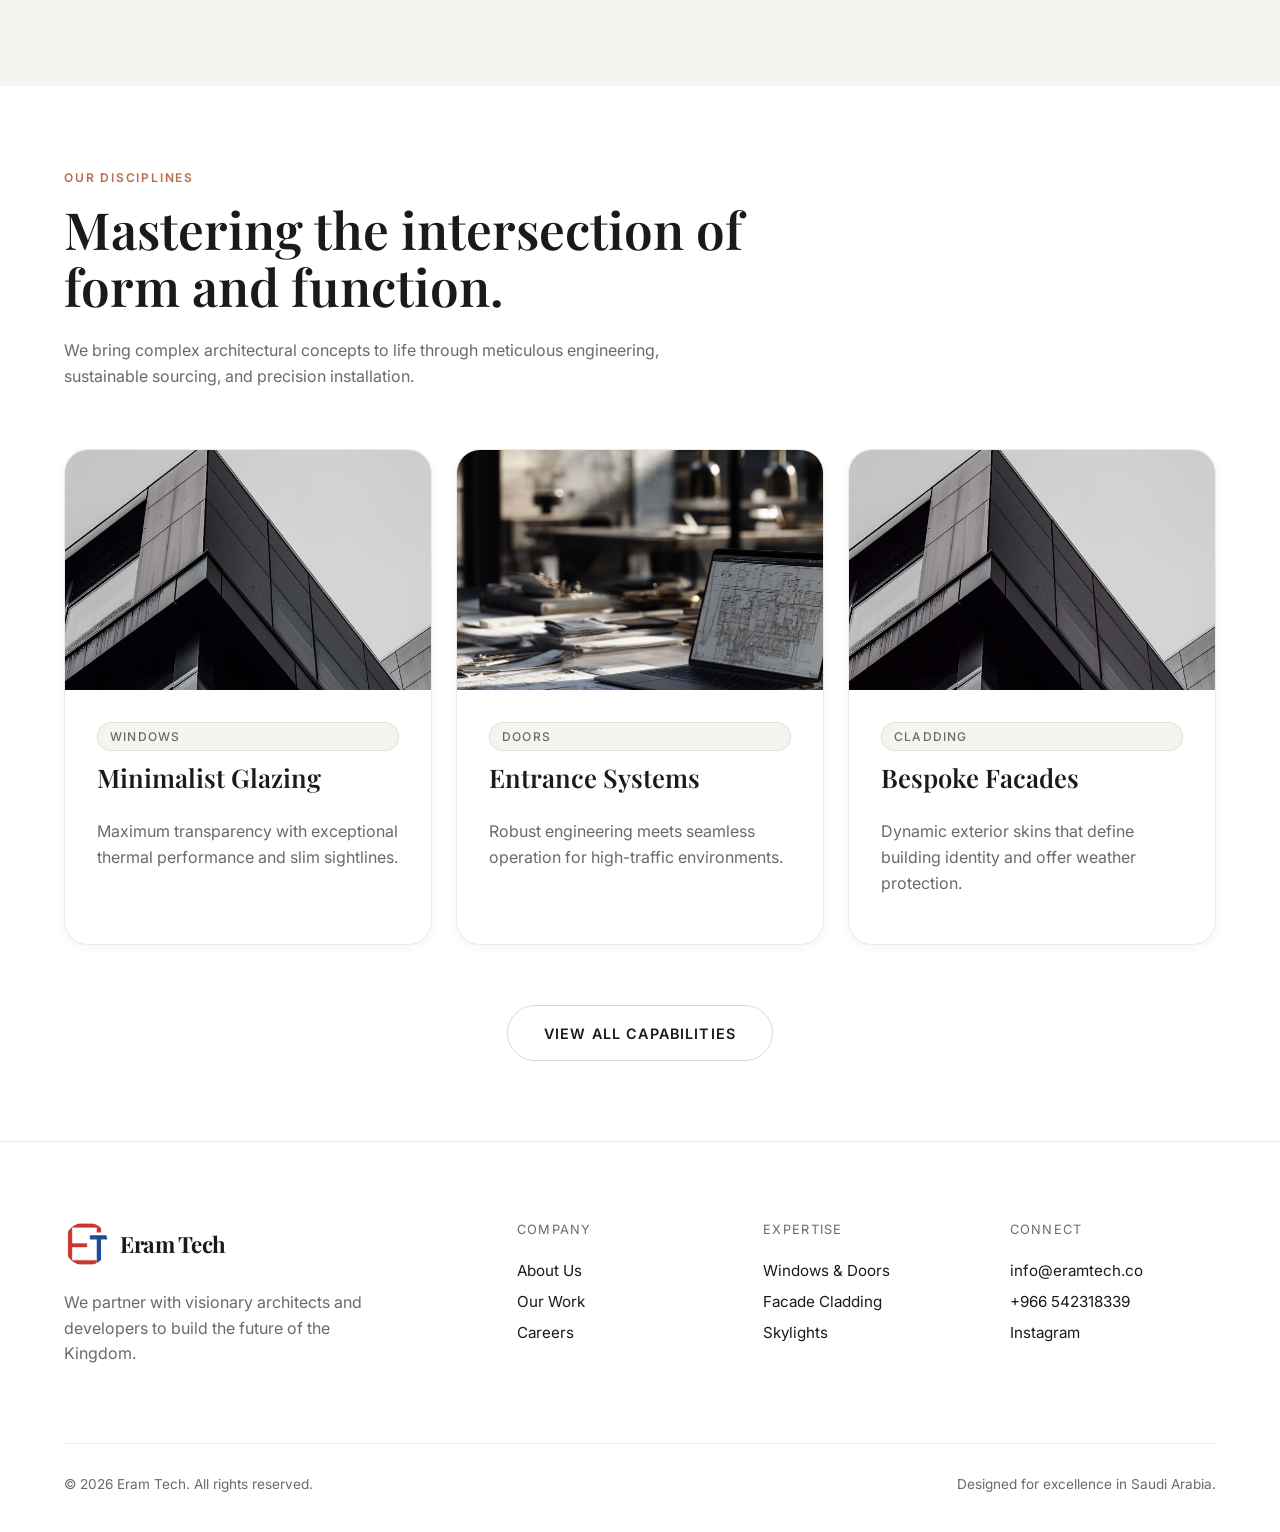
==== commit af1af6e6: "New UI" ====
--- a/index.html
+++ b/index.html
@@ -3,296 +3,206 @@
   <head>
     <meta charset="UTF-8" />
     <meta name="viewport" content="width=device-width, initial-scale=1.0" />
-    <title>Eram Tech | Aluminum, Glass & Steel Fabrication</title>
+    <title>Eram Tech | Premium Aluminum & Glass Fabrication</title>
     <meta
       name="description"
-      content="Eram Tech (Eram Aluminum) is a Saudi-based aluminum, glass, and stainless steel fabrication company serving the Kingdom and the wider Middle East."
+      content="Eram Tech (Eram Aluminum) provides premium architecture, aluminum, glass, and steel fabrication serving Saudi Arabia."
     />
-    <link rel="stylesheet" href="/styles.css?v=2" />
+    <link rel="stylesheet" href="/styles.css?v=4" />
     <script defer src="/script.js"></script>
   </head>
   <body data-page="home">
-    <div class="site-shell">
-      <header class="site-header">
+    <header class="site-header">
+      <div class="container">
+        <a class="brand" href="/" data-nav-link>
+          <img class="brand-mark" src="/edited-photo.png" alt="Eram Tech Logo" />
+          <span class="brand-name">Eram Tech</span>
+        </a>
+        <nav class="nav" aria-label="Primary navigation">
+          <ul class="nav-list">
+            <li><a class="nav-link active" href="/" data-nav-link>Home</a></li>
+            <li><a class="nav-link" href="/about/" data-nav-link>About Us</a></li>
+            <li class="nav-item-dropdown">
+              <a class="nav-link" href="/products/" data-nav-link>Products</a>
+            </li>
+            <li><a class="nav-link" href="/projects/" data-nav-link>Projects</a></li>
+          </ul>
+        </nav>
+        <a class="nav-cta" href="/contact/">Contact Us</a>
+      </div>
+    </header>
+
+    <main>
+      <section class="hero">
+        <img class="hero-bg-image" src="/bunker-hero.jpg" alt="Architectural Building Facade" />
+        <div class="hero-overlay"></div>
+        <div class="container hero-content-wrapper">
+          <div class="hero-copy reveal">
+            <h1>ERAM TECH<sup>®</sup><br/>Precision<br/>Fabrication</h1>
+            <div class="hero-tagline">/ Elevating architectural visions /</div>
+            <a class="button" href="/contact/">Get a Quote</a>
+          </div>
+
+          <div class="hero-glass-card reveal" style="transition-delay: 0.2s;">
+            <div class="pill-row">
+              <span class="pill">Windows</span>
+              <span class="pill">Doors</span>
+              <span class="pill">Cladding</span>
+            </div>
+            <h3>Engineered for performance, designed for impact.</h3>
+            <p>From custom curtain walls to precision door systems, our fabrication delivers exact specifications for high-end developments.</p>
+            
+            <a href="/projects/" class="project-tour-widget">
+              <img src="/phone-wallpaper.jpg" alt="Project 360 View" class="tour-thumb" />
+              <div class="tour-info">
+                <strong>Project Showcase</strong>
+                <span>View Recent Work ➔</span>
+              </div>
+            </a>
+          </div>
+        </div>
+      </section>
+
+      <section class="section">
         <div class="container">
-          <div class="nav-top">
-            <a class="brand" href="/" data-nav-link>
-              <span class="brand-mark-wrap" aria-hidden="true">
-                <img class="brand-mark" src="/edited-photo.png" alt="" />
-              </span>
-              <span class="brand-name">
-                <strong>Eram Tech</strong>
-                
-              </span>
-            </a>
-            <a class="nav-cta" href="/contact/">Request a Quote</a>
-          </div>
-          <nav class="nav" aria-label="Primary navigation">
-            <ul class="nav-list">
-              <li class="nav-item"><a class="nav-link" href="/" data-nav-link>Home</a></li>
-              <li class="nav-item"><a class="nav-link" href="/about/" data-nav-link>About</a></li>
-              <li class="nav-item"><a class="nav-link" href="/products/" data-nav-link>Products</a>
-              </li>
-              <li class="nav-item"><a class="nav-link" href="/projects/" data-nav-link>Projects</a></li>
-              <li class="nav-item"><a class="nav-link" href="/contact/" data-nav-link>Contact</a></li>
-            </ul>
-          </nav>
-        </div>
-      </header>
-
-      <main>
-        <section class="hero">
-          <div class="container hero-grid">
-            <div class="hero-copy reveal">
-              <span class="eyebrow">Saudi industrial fabrication partner</span>
-              <h1>Engineering Excellence in Aluminum, Glass &amp; Steel</h1>
-              <p class="lead">
-                Premium fabrication, installation, and delivery for demanding architectural
-                environments across Saudi Arabia and the Middle East.
-              </p>
-              <div class="hero-actions">
-                <a class="button" href="/projects/">Explore Our Work</a>
-                <a class="button-secondary" href="/contact/">Contact Us</a>
-              </div>
-              <div class="hero-metrics">
-                <div class="metric">
-                  <strong>3D</strong>
-                  <span>Immersive industrial landing</span>
-                </div>
-                <div class="metric">
-                  <strong>7</strong>
-                  <span>Core product categories</span>
-                </div>
-                <div class="metric">
-                  <strong>KSA</strong>
-                  <span>Built for the Kingdom</span>
-                </div>
-              </div>
-            </div>
-
-            <div class="hero-visual reveal">
-              <img class="hero-photo-image" src="/phone-wallpaper.jpg" alt="Modern aluminum-clad building facade" />
-            </div>
-          </div>
-        </section>
-
-        <section class="section">
-          <div class="container">
-            <div class="section-title reveal">
-              <span class="eyebrow">Company overview</span>
-              <h2>Built to support architects, consultants, and developers with dependable execution.</h2>
-            </div>
-
-            <div class="grid-2">
-              <div class="card feature-card reveal">
-                <div class="copy-block">
-                  <p>
-                    Eram Aluminum is a leading, professionally managed and continuously growing
-                    aluminum fabrication company based in the Kingdom of Saudi Arabia, with
-                    clientele spread across the Middle East region.
-                  </p>
-                  <p>
-                    Our dedicated involvement in this field has helped us become one of the leading
-                    suppliers and installers of aluminum, glass, and stainless steel for
-                    multistory buildings, villas, and showrooms throughout the Kingdom.
-                  </p>
-                  <p>
-                    Over this successful period, the company has satisfied its clients, consultants,
-                    and architects, meeting all their requirements.
-                  </p>
-                  <p>
-                    Our endeavors are effectively backed by all the necessary infrastructure,
-                    comprising comprehensive workshop facilities, pneumatic machinery, and a team
-                    of dedicated and experienced technicians, foremen, site supervisors, design,
-                    and sales staff, all under Eram's professional management.
-                  </p>
-                </div>
-              </div>
-
-              <div class="card feature-card reveal">
-                <span class="tag">Why we stand out</span>
-                <div class="grid-3">
-                  <div>
-                    <div class="feature-icon" aria-hidden="true">
-                      <svg width="22" height="22" viewBox="0 0 24 24" fill="none">
-                        <path d="M4 12h16M12 4v16" stroke="currentColor" stroke-width="1.8" stroke-linecap="round"/>
-                      </svg>
-                    </div>
-                    <h3>Quality</h3>
-                    <p>Clean detailing, durable systems, and precise finishing for modern facades.</p>
-                  </div>
-                  <div>
-                    <div class="feature-icon" aria-hidden="true">
-                      <svg width="22" height="22" viewBox="0 0 24 24" fill="none">
-                        <path d="M6 6h12v12H6z" stroke="currentColor" stroke-width="1.8"/>
-                        <path d="M9 9h6v6H9z" stroke="currentColor" stroke-width="1.8"/>
-                      </svg>
-                    </div>
-                    <h3>Infrastructure</h3>
-                    <p>Workshop capability, machinery, and site-ready coordination under one roof.</p>
-                  </div>
-                  <div>
-                    <div class="feature-icon" aria-hidden="true">
-                      <svg width="22" height="22" viewBox="0 0 24 24" fill="none">
-                        <path d="M4 20c1.6-3.9 5-6 8-6s6.4 2.1 8 6" stroke="currentColor" stroke-width="1.8" stroke-linecap="round"/>
-                        <circle cx="12" cy="8" r="4" stroke="currentColor" stroke-width="1.8"/>
-                      </svg>
-                    </div>
-                    <h3>Experience</h3>
-                    <p>Skilled teams across design, sales, site supervision, and installation.</p>
-                  </div>
-                </div>
-              </div>
-            </div>
-          </div>
-        </section>
-
-        <section class="section-tight">
-          <div class="container">
-            <div class="section-title reveal">
-              <span class="eyebrow">Product categories</span>
-              <h2>Seven product lines, ready for future expansion.</h2>
-              <p>Each category page is structured now so images, specs, and project examples can be added later without redesigning the layout.</p>
-            </div>
-
-            <div class="grid-3">
-              <a class="card product-card preview-card reveal" href="/products/windows/">
-                <div class="preview-art"></div>
-                <div class="content">
-                  <span class="tag">Windows</span>
-                  <h3>Precision glazing systems</h3>
-                  <p>Performance-focused aluminum window solutions for residential and commercial projects.</p>
-                </div>
-              </a>
-              <a class="card product-card preview-card reveal" href="/products/doors/">
-                <div class="preview-art"></div>
-                <div class="content">
-                  <span class="tag">Doors</span>
-                  <h3>Entry and interior solutions</h3>
-                  <p>Clean, robust door systems engineered for form, security, and daily use.</p>
-                </div>
-              </a>
-              <a class="card product-card preview-card reveal" href="/products/cladding/">
-                <div class="preview-art"></div>
-                <div class="content">
-                  <span class="tag">Cladding</span>
-                  <h3>Architectural facade presence</h3>
-                  <p>High-impact exterior skin concepts with strong visual rhythm and durability.</p>
-                </div>
-              </a>
-              <a class="card product-card preview-card reveal" href="/products/hand-rails/">
-                <div class="preview-art"></div>
-                <div class="content">
-                  <span class="tag">Hand Rails</span>
-                  <h3>Safety with clean geometry</h3>
-                  <p>Elegant railing assemblies for villas, commercial interiors, and circulation zones.</p>
-                </div>
-              </a>
-              <a class="card product-card preview-card reveal" href="/products/sky-light/">
-                <div class="preview-art"></div>
-                <div class="content">
-                  <span class="tag">Sky Light</span>
-                  <h3>Daylight and structure</h3>
-                  <p>Bright, engineered overhead glazing ready for premium architectural specification.</p>
-                </div>
-              </a>
-              <a class="card product-card preview-card reveal" href="/products/garage-doors/">
-                <div class="preview-art"></div>
-                <div class="content">
-                  <span class="tag">Garage Doors</span>
-                  <h3>Durable access systems</h3>
-                  <p>Reliable garage door solutions with an industrial-modern visual language.</p>
-                </div>
-              </a>
-              <a class="card product-card preview-card reveal" href="/products/rollup-shutters/">
-                <div class="preview-art"></div>
-                <div class="content">
-                  <span class="tag">Rollup Shutters</span>
-                  <h3>Secure closure systems</h3>
-                  <p>Protective shutter solutions designed for retail, storage, and service spaces.</p>
-                </div>
-              </a>
-            </div>
-          </div>
-        </section>
-
-        <section class="section">
-          <div class="container">
-            <div class="strip reveal">
+          <div class="section-title reveal">
+            <span class="eyebrow">Excellence in Material</span>
+            <h2>Architectural integrity built from the ground up.</h2>
+          </div>
+
+          <div class="grid-2">
+            <!-- Left Card: Materials Breakdown -->
+            <div class="card reveal">
+              <h3 style="margin-bottom: 24px;">Premium materials we work with</h3>
+              <div class="material-breakdown">
+                <div class="material-layer">
+                  <span>Architectural Aluminum</span>
+                  <div class="material-line"></div>
+                  <span class="material-number">01</span>
+                </div>
+                <div class="material-layer">
+                  <span>Performance Glazing</span>
+                  <div class="material-line"></div>
+                  <span class="material-number">02</span>
+                </div>
+                <div class="material-layer">
+                  <span>Stainless Steel</span>
+                  <div class="material-line"></div>
+                  <span class="material-number">03</span>
+                </div>
+                <div class="material-layer">
+                  <span>Structural Facades</span>
+                  <div class="material-line"></div>
+                  <span class="material-number">04</span>
+                </div>
+              </div>
+            </div>
+
+            <!-- Right Card: Stats & Clients -->
+            <div class="card stats-card reveal" style="transition-delay: 0.2s;">
               <div>
-                <strong>Trusted across the Kingdom</strong>
-                <span>Serving clients, consultants, and architects throughout Saudi Arabia and the wider Middle East.</span>
-              </div>
-              <a class="button-secondary" href="/about/">Learn More About Eram Tech</a>
-            </div>
-          </div>
-        </section>
-      </main>
-
-      <footer class="site-footer">
-        <div class="container footer-grid">
+                <div class="avatars">
+                  <img src="/edited-photo.png" alt="Client" class="avatar" style="filter: grayscale(1);"/>
+                  <img src="/bunker-hero.jpg" alt="Client" class="avatar" style="filter: grayscale(1);"/>
+                  <img src="/phone-wallpaper.jpg" alt="Client" class="avatar" style="filter: grayscale(1);"/>
+                </div>
+                <h3>500+</h3>
+                <p>Projects successfully delivered across Saudi Arabia and the GCC region.</p>
+              </div>
+              <div>
+                <a href="/about/" class="text-link">Learn More About Us</a>
+              </div>
+            </div>
+          </div>
+        </div>
+      </section>
+
+      <section class="section-tight" style="background: #ffffff;">
+        <div class="container">
+          <div class="section-title reveal">
+            <span class="eyebrow">Our Disciplines</span>
+            <h2>Mastering the intersection of form and function.</h2>
+            <p style="max-width: 600px; margin-top: 16px;">We bring complex architectural concepts to life through meticulous engineering, sustainable sourcing, and precision installation.</p>
+          </div>
+
+          <div class="grid-3">
+            <a class="card product-card reveal" href="/products/windows/">
+              <div class="preview-art" style="background: url('/phone-wallpaper.jpg') center/cover;"></div>
+              <div class="content">
+                <span class="tag">Windows</span>
+                <h3>Minimalist Glazing</h3>
+                <p>Maximum transparency with exceptional thermal performance and slim sightlines.</p>
+              </div>
+            </a>
+            <a class="card product-card reveal" style="transition-delay: 0.1s;" href="/products/doors/">
+              <div class="preview-art" style="background: url('/bunker-hero.jpg') center/cover;"></div>
+              <div class="content">
+                <span class="tag">Doors</span>
+                <h3>Entrance Systems</h3>
+                <p>Robust engineering meets seamless operation for high-traffic environments.</p>
+              </div>
+            </a>
+            <a class="card product-card reveal" style="transition-delay: 0.2s;" href="/products/cladding/">
+              <div class="preview-art" style="background: url('/phone-wallpaper.jpg') center/cover; filter: hue-rotate(45deg);"></div>
+              <div class="content">
+                <span class="tag">Cladding</span>
+                <h3>Bespoke Facades</h3>
+                <p>Dynamic exterior skins that define building identity and offer weather protection.</p>
+              </div>
+            </a>
+          </div>
+          
+          <div style="text-align: center; margin-top: 60px;" class="reveal">
+            <a href="/products/" class="button-secondary">View All Capabilities</a>
+          </div>
+        </div>
+      </section>
+    </main>
+
+    <footer class="site-footer">
+      <div class="container">
+        <div class="footer-grid">
           <div class="footer-brand">
-            <a class="brand" href="/" data-nav-link>
-              <span class="brand-mark-wrap" aria-hidden="true">
-                <img class="brand-mark" src="/edited-photo.png" alt="" />
-              </span>
-              <span class="brand-name">
-                <strong>Eram Tech</strong>
-                
-              </span>
-            </a>
-            <p>
-              Professional aluminum, glass, and stainless steel fabrication for architectural
-              projects across Saudi Arabia.
-            </p>
+            <a class="brand" href="/">
+              <img class="brand-mark" src="/edited-photo.png" alt="Eram Tech" />
+              <span class="brand-name">Eram Tech</span>
+            </a>
+            <p>We partner with visionary architects and developers to build the future of the Kingdom.</p>
           </div>
 
           <div>
-            <h3 class="footer-heading">Quick Links</h3>
+            <div class="footer-heading">Company</div>
             <div class="footer-links">
-              <a href="/">Home</a>
-              <a href="/about/">About</a>
-              <a href="/products/">Products</a>
-              <a href="/contact/">Contact</a>
+              <a href="/about/">About Us</a>
+              <a href="/projects/">Our Work</a>
+              <a href="/contact/">Careers</a>
             </div>
           </div>
 
           <div>
-            <h3 class="footer-heading">Contact</h3>
+            <div class="footer-heading">Expertise</div>
+            <div class="footer-links">
+              <a href="/products/windows/">Windows & Doors</a>
+              <a href="/products/cladding/">Facade Cladding</a>
+              <a href="/products/sky-light/">Skylights</a>
+            </div>
+          </div>
+
+          <div>
+            <div class="footer-heading">Connect</div>
             <div class="footer-links">
               <a href="mailto:info@eramtech.co">info@eramtech.co</a>
               <a href="tel:+966542318339">+966 542318339</a>
-              <a href="https://maps.google.com/?q=26.448895,50.039623" target="_blank" rel="noreferrer">
-                <svg width="14" height="14" viewBox="0 0 24 24" fill="none" style="vertical-align:-2px; margin-right: 6px;">
-                  <path d="M12 21s6-5.1 6-11a6 6 0 10-12 0c0 5.9 6 11 6 11z" stroke="currentColor" stroke-width="1.8"/>
-                  <circle cx="12" cy="10" r="2" stroke="currentColor" stroke-width="1.8"/>
-                </svg>
-                Location
-              </a>
-            </div>
-          </div>
-
-          <div>
-            <h3 class="footer-heading">Follow</h3>
-            <div class="footer-links">
-              <a href="https://www.instagram.com/eramtech_ksa?igsi=ZmtyOWc5OTU0aG81" target="_blank" rel="noreferrer">
-                <svg width="14" height="14" viewBox="0 0 24 24" fill="none" style="vertical-align:-2px; margin-right: 6px;">
-                  <rect x="3" y="3" width="18" height="18" rx="5" stroke="currentColor" stroke-width="1.8"/>
-                  <circle cx="12" cy="12" r="4" stroke="currentColor" stroke-width="1.8"/>
-                  <circle cx="17.2" cy="6.8" r="1.2" fill="currentColor"/>
-                </svg>
-                Instagram
-              </a>
-              <span>Saudi Arabia</span>
-            </div>
-          </div>
-        </div>
-
-        <div class="container footer-bottom">
-          <span>&copy; <span data-year></span> Eram Tech. All rights reserved.</span>
-          <span>Aluminum, glass, and stainless steel fabrication</span>
-        </div>
-      </footer>
-    </div>
+              <a href="https://www.instagram.com/eramtech_ksa?igsi=ZmtyOWc5OTU0aG81" target="_blank" rel="noreferrer">Instagram</a>
+            </div>
+          </div>
+        </div>
+
+        <div class="footer-bottom">
+          <span>&copy; <span data-year>2026</span> Eram Tech. All rights reserved.</span>
+          <span>Designed for excellence in Saudi Arabia.</span>
+        </div>
+      </div>
+    </footer>
   </body>
 </html>
--- a/styles.css
+++ b/styles.css
@@ -1,30 +1,36 @@
-@import url("https://fonts.googleapis.com/css2?family=Manrope:wght@400;500;600;700;800&family=Space+Grotesk:wght@500;700&display=swap");
+@import url('https://fonts.googleapis.com/css2?family=Inter:wght@400;500;600&family=Playfair+Display:ital,wght@0,500;0,600;0,700;1,500&display=swap');
 
 :root {
-  --bg: #070b12;
-  --bg-alt: #0d1420;
-  --panel: rgba(13, 20, 32, 0.78);
-  --panel-strong: rgba(18, 28, 43, 0.94);
-  --line: rgba(189, 205, 222, 0.14);
-  --line-strong: rgba(189, 205, 222, 0.22);
-  --text: #eef3f8;
-  --muted: #a6b4c6;
-  --accent: #91a8bd;
-  --accent-strong: #d9e7f6;
-  --glow: rgba(124, 153, 183, 0.28);
-  --gold: #d3b37a;
-  --shadow: 0 24px 70px rgba(0, 0, 0, 0.35);
-  --radius-xl: 30px;
-  --radius-lg: 22px;
-  --radius-md: 16px;
-  --radius-sm: 12px;
-  --content: 1200px;
-  --nav-height: 84px;
-}
-
-*,
-*::before,
-*::after {
+  /* Warm Neutral Palette */
+  --bg: #f5f4ef;
+  --bg-alt: #ffffff;
+  --panel: rgba(255, 255, 255, 0.85);
+  --line: rgba(0, 0, 0, 0.08);
+  --line-strong: rgba(0, 0, 0, 0.15);
+  
+  /* Deep Charcoal Text */
+  --text: #1a1a1a;
+  --muted: #6b6a65;
+  
+  /* Warm Accent - Terracotta/Muted Bronze */
+  --accent: #ba6d4d;
+  --accent-hover: #a15c40;
+  
+  /* Shadows & Radius */
+  --shadow-sm: 0 4px 12px rgba(0, 0, 0, 0.04);
+  --shadow-md: 0 16px 40px rgba(0, 0, 0, 0.08);
+  --shadow-lg: 0 24px 60px rgba(0, 0, 0, 0.12);
+  --radius-xl: 24px;
+  --radius-lg: 16px;
+  --radius-md: 12px;
+  --radius-sm: 8px;
+  
+  /* Layout */
+  --content: 1280px;
+  --nav-height: 90px;
+}
+
+*, *::before, *::after {
   box-sizing: border-box;
 }
 
@@ -35,13 +41,11 @@
 body {
   margin: 0;
   color: var(--text);
-  background:
-    radial-gradient(circle at top left, rgba(73, 96, 125, 0.24), transparent 34%),
-    radial-gradient(circle at 80% 0%, rgba(211, 179, 122, 0.15), transparent 26%),
-    linear-gradient(180deg, #070b12 0%, #08111b 38%, #06090f 100%);
-  font-family: "Manrope", sans-serif;
+  background-color: var(--bg);
+  font-family: 'Inter', sans-serif;
   min-height: 100vh;
   overflow-x: hidden;
+  -webkit-font-smoothing: antialiased;
 }
 
 a {
@@ -54,817 +58,639 @@
   display: block;
 }
 
-button,
-input,
-textarea,
-select {
+button, input, textarea, select {
   font: inherit;
 }
 
 ::selection {
-  background: rgba(145, 168, 189, 0.35);
-  color: var(--text);
-}
-
-.site-shell {
+  background: var(--accent);
+  color: #fff;
+}
+
+.container {
+  width: 100%;
+  max-width: var(--content);
+  padding: 0 5%;
+  margin: 0 auto;
+}
+
+/* Typography */
+h1, h2, h3, h4, h5 {
+  font-family: 'Playfair Display', serif;
+  font-weight: 600;
+  color: var(--text);
+  margin: 0;
+  line-height: 1.1;
+}
+
+p {
+  line-height: 1.6;
+  color: var(--muted);
+}
+
+.eyebrow {
+  display: inline-block;
+  font-family: 'Inter', sans-serif;
+  font-size: 0.75rem;
+  text-transform: uppercase;
+  letter-spacing: 0.15em;
+  font-weight: 600;
+  color: var(--accent);
+  margin-bottom: 1rem;
+}
+
+.tag {
+  display: inline-flex;
+  align-items: center;
+  padding: 6px 12px;
+  border-radius: 999px;
+  background: var(--bg);
+  border: 1px solid var(--line);
+  color: var(--muted);
+  font-size: 0.75rem;
+  text-transform: uppercase;
+  letter-spacing: 0.1em;
+  font-weight: 500;
+  margin-bottom: 12px;
+}
+
+/* Header & Nav */
+.site-header {
+  position: fixed;
+  top: 0;
+  left: 0;
+  width: 100%;
+  z-index: 100;
+  transition: background 0.3s ease, border-bottom 0.3s ease, backdrop-filter 0.3s ease;
+  border-bottom: 1px solid transparent;
+}
+
+.site-header.is-scrolled {
+  background: rgba(255, 255, 255, 0.95);
+  backdrop-filter: blur(12px);
+  border-bottom: 1px solid var(--line);
+}
+
+.site-header .container {
+  display: flex;
+  align-items: center;
+  justify-content: space-between;
+  min-height: var(--nav-height);
+}
+
+.brand {
+  display: flex;
+  align-items: center;
+  gap: 12px;
+}
+
+.brand-mark {
+  width: 44px;
+  height: 44px;
+  border-radius: 50%;
+  object-fit: cover;
+}
+
+.brand-name {
+  font-family: 'Playfair Display', serif;
+  font-size: 1.4rem;
+  font-weight: 700;
+  letter-spacing: -0.02em;
+}
+
+/* When in transparent hero mode, text might need to be light or dark depending on background. 
+   Assuming hero has a soft overlay, we can keep text dark, or add a specific class. 
+   For an elegant feel, keeping it charcoal on a bright/airy hero image works well. */
+.site-header .nav-link,
+.site-header .brand-name {
+  color: var(--text);
+}
+
+.nav-list {
+  display: flex;
+  gap: 32px;
+  list-style: none;
+  margin: 0;
+  padding: 0;
+}
+
+.nav-link {
+  font-size: 0.85rem;
+  text-transform: uppercase;
+  letter-spacing: 0.08em;
+  font-weight: 500;
   position: relative;
+  transition: color 0.2s ease;
+}
+
+.nav-link::after {
+  content: '';
+  position: absolute;
+  left: 0;
+  bottom: -4px;
+  width: 100%;
+  height: 1px;
+  background: var(--text);
+  transform: scaleX(0);
+  transform-origin: right;
+  transition: transform 0.3s ease;
+}
+
+.nav-link:hover::after,
+.nav-link.active::after {
+  transform: scaleX(1);
+  transform-origin: left;
+}
+
+.nav-cta {
+  display: inline-flex;
+  align-items: center;
+  justify-content: center;
+  height: 44px;
+  padding: 0 24px;
+  font-size: 0.8rem;
+  text-transform: uppercase;
+  letter-spacing: 0.08em;
+  font-weight: 600;
+  color: var(--text);
+  border: 1px solid var(--line-strong);
+  border-radius: 999px;
+  transition: all 0.2s ease;
+}
+
+.nav-cta:hover {
+  background: var(--text);
+  color: var(--bg-alt);
+  border-color: var(--text);
+}
+
+/* Buttons */
+.button, .button-secondary {
+  display: inline-flex;
+  align-items: center;
+  justify-content: center;
+  height: 56px;
+  padding: 0 36px;
+  border-radius: 999px;
+  font-size: 0.9rem;
+  text-transform: uppercase;
+  letter-spacing: 0.08em;
+  font-weight: 600;
+  cursor: pointer;
+  transition: all 0.3s ease;
+  border: none;
+}
+
+.button {
+  background: var(--text);
+  color: #fff;
+}
+
+.button:hover {
+  background: var(--accent);
+  transform: translateY(-2px);
+  box-shadow: var(--shadow-md);
+}
+
+.button-secondary {
+  background: transparent;
+  color: var(--text);
+  border: 1px solid var(--line-strong);
+}
+
+.button-secondary:hover {
+  background: rgba(0,0,0,0.03);
+  transform: translateY(-2px);
+}
+
+/* Hero Section */
+.hero {
+  position: relative;
+  min-height: 100vh;
+  display: flex;
+  align-items: center;
+  padding: calc(var(--nav-height) + 60px) 0 80px;
+  overflow: hidden;
+  background: var(--bg);
+}
+
+.hero-bg-image {
+  position: absolute;
+  inset: 0;
+  width: 100%;
+  height: 100%;
+  object-fit: cover;
+  object-position: center;
   z-index: 0;
-}
-
-.site-shell::before {
-  content: "";
-  position: fixed;
+  opacity: 0.85; /* Soften the image slightly */
+}
+
+.hero-overlay {
+  position: absolute;
   inset: 0;
-  background:
-    linear-gradient(rgba(255, 255, 255, 0.02) 1px, transparent 1px),
-    linear-gradient(90deg, rgba(255, 255, 255, 0.02) 1px, transparent 1px);
-  background-size: 120px 120px;
-  mask-image: radial-gradient(circle at center, black 30%, transparent 88%);
-  pointer-events: none;
-  z-index: -1;
-  opacity: 0.35;
-}
-
-.container {
-  width: min(calc(100% - 32px), var(--content));
-  margin: 0 auto;
-}
-
-.eyebrow {
-  display: inline-flex;
-  align-items: center;
-  gap: 10px;
-  padding: 9px 14px;
+  background: linear-gradient(to right, rgba(245, 244, 239, 0.9) 0%, rgba(245, 244, 239, 0.6) 50%, rgba(245, 244, 239, 0.2) 100%);
+  z-index: 1;
+}
+
+.hero-content-wrapper {
+  position: relative;
+  z-index: 2;
+  display: grid;
+  grid-template-columns: 1fr 1fr;
+  gap: 60px;
+  align-items: center;
+  width: 100%;
+}
+
+.hero-copy {
+  max-width: 600px;
+}
+
+.hero-copy h1 {
+  font-size: clamp(3.5rem, 6vw, 5.5rem);
+  letter-spacing: -0.03em;
+  margin-bottom: 24px;
+  line-height: 1.05;
+}
+
+.hero-copy h1 sup {
+  font-size: 0.3em;
+  top: -1.2em;
+  color: var(--accent);
+  font-family: 'Inter', sans-serif;
+  font-weight: 500;
+}
+
+.hero-tagline {
+  font-family: 'Playfair Display', serif;
+  font-style: italic;
+  font-size: 1.5rem;
+  color: var(--muted);
+  margin-bottom: 40px;
+}
+
+/* Hero Floating Card */
+.hero-glass-card {
+  background: rgba(255, 255, 255, 0.85);
+  backdrop-filter: blur(20px);
+  -webkit-backdrop-filter: blur(20px);
+  border: 1px solid rgba(255, 255, 255, 0.4);
+  border-radius: var(--radius-xl);
+  padding: 40px;
+  box-shadow: var(--shadow-lg);
+  display: flex;
+  flex-direction: column;
+  gap: 24px;
+  position: relative;
+  transform: translateY(20px);
+}
+
+.pill-row {
+  display: flex;
+  flex-wrap: wrap;
+  gap: 12px;
+}
+
+.pill-row .pill {
+  padding: 8px 16px;
+  border-radius: 999px;
+  background: var(--bg-alt);
   border: 1px solid var(--line);
-  border-radius: 999px;
-  color: var(--accent-strong);
-  background: rgba(255, 255, 255, 0.03);
-  letter-spacing: 0.18em;
+  font-size: 0.8rem;
+  font-weight: 500;
+  color: var(--text);
+  box-shadow: var(--shadow-sm);
+}
+
+.hero-glass-card h3 {
+  font-size: 1.8rem;
+  line-height: 1.2;
+}
+
+.hero-glass-card p {
+  margin: 0;
+  font-size: 1rem;
+}
+
+.project-tour-widget {
+  display: flex;
+  align-items: center;
+  gap: 16px;
+  background: var(--bg-alt);
+  padding: 12px;
+  border-radius: var(--radius-lg);
+  box-shadow: var(--shadow-sm);
+  margin-top: 10px;
+  cursor: pointer;
+  transition: transform 0.2s ease, box-shadow 0.2s ease;
+}
+
+.project-tour-widget:hover {
+  transform: translateY(-4px);
+  box-shadow: var(--shadow-md);
+}
+
+.tour-thumb {
+  width: 72px;
+  height: 72px;
+  border-radius: var(--radius-sm);
+  object-fit: cover;
+}
+
+.tour-info {
+  display: flex;
+  flex-direction: column;
+}
+
+.tour-info strong {
+  font-size: 0.9rem;
+  font-weight: 600;
+  color: var(--text);
+}
+
+.tour-info span {
+  font-size: 0.8rem;
+  color: var(--accent);
   text-transform: uppercase;
-  font-size: 0.76rem;
-  font-weight: 800;
-}
-
-.eyebrow::before {
-  content: "";
-  width: 8px;
-  height: 8px;
-  border-radius: 50%;
-  background: linear-gradient(135deg, #b7d0ea, #7e95ac);
-  box-shadow: 0 0 16px rgba(170, 198, 220, 0.7);
-}
-
+  letter-spacing: 0.05em;
+  margin-top: 4px;
+}
+
+/* Sections */
 .section {
-  padding: 92px 0;
+  padding: 120px 0;
 }
 
 .section-tight {
-  padding: 72px 0;
+  padding: 80px 0;
 }
 
 .section-title {
+  max-width: 700px;
+  margin-bottom: 60px;
+}
+
+.section-title h2 {
+  font-size: clamp(2.5rem, 4vw, 3.5rem);
+  margin-bottom: 24px;
+}
+
+/* Grids */
+.grid-2, .grid-3, .grid-4 {
   display: grid;
-  gap: 14px;
-  margin-bottom: 30px;
-}
-
-.section-title h2,
-.hero-copy h1,
-.banner-copy h1 {
-  margin: 0;
-  font-family: "Space Grotesk", sans-serif;
-  letter-spacing: -0.04em;
-  line-height: 0.96;
-}
-
-.section-title h2 {
-  font-size: clamp(2rem, 4vw, 3.2rem);
-}
-
-.section-title p,
-.lead,
-.muted {
+  gap: 24px;
+}
+
+.grid-2 { grid-template-columns: repeat(2, 1fr); }
+.grid-3 { grid-template-columns: repeat(3, 1fr); }
+.grid-4 { grid-template-columns: repeat(4, 1fr); }
+
+/* Cards Below Fold */
+.card {
+  background: var(--bg-alt);
+  border-radius: var(--radius-xl);
+  padding: 40px;
+  box-shadow: var(--shadow-sm);
+  border: 1px solid var(--line);
+  transition: transform 0.4s cubic-bezier(0.16, 1, 0.3, 1), box-shadow 0.4s cubic-bezier(0.16, 1, 0.3, 1);
+}
+
+.card:hover {
+  transform: translateY(-8px);
+  box-shadow: var(--shadow-lg);
+}
+
+/* Bottom Left Card (Materials) */
+.material-breakdown {
+  display: flex;
+  flex-direction: column;
+  gap: 20px;
+}
+
+.material-layer {
+  display: flex;
+  align-items: center;
+  gap: 16px;
+  padding-bottom: 16px;
+  border-bottom: 1px solid var(--line);
+}
+.material-layer:last-child {
+  border-bottom: none;
+  padding-bottom: 0;
+}
+
+.material-layer span {
+  font-size: 1.1rem;
+  font-weight: 500;
+  color: var(--text);
+}
+
+.material-line {
+  flex-grow: 1;
+  height: 1px;
+  background: var(--line-strong);
+}
+
+.material-number {
+  font-family: 'Playfair Display', serif;
+  font-style: italic;
+  font-size: 1.2rem;
   color: var(--muted);
-  line-height: 1.7;
-}
-
-.lead {
-  font-size: 1.05rem;
-}
-
-/* Header */
-.site-header {
-  position: sticky;
-  top: 0;
-  z-index: 50;
-  backdrop-filter: blur(18px);
-  background: rgba(6, 10, 16, 0.72);
-  border-bottom: 1px solid rgba(190, 206, 223, 0.1);
-}
-
-.site-header .container {
-  display: flex;
-  align-items: center;
+}
+
+/* Bottom Right Card (Stats) */
+.stats-card {
+  display: flex;
+  flex-direction: column;
   justify-content: space-between;
-  gap: 20px;
-  min-height: var(--nav-height);
-}
-
-.nav-top {
-  display: contents;
-}
-
-.brand {
-  display: inline-flex;
-  align-items: center;
-  gap: 12px;
-  font-weight: 700;
-  order: 1;
-  flex-shrink: 0;
-}
-
-.brand-mark {
+}
+
+.avatars {
+  display: flex;
+  margin-bottom: 24px;
+}
+
+.avatar {
   width: 48px;
   height: 48px;
-  border-radius: 14px;
+  border-radius: 50%;
+  border: 2px solid var(--bg-alt);
+  background: #eee;
   object-fit: cover;
-  background: #fff;
-  box-shadow:
-    inset 0 0 0 1px rgba(255, 255, 255, 0.32),
-    0 16px 30px rgba(47, 66, 88, 0.28);
-}
-
-.brand-mark-wrap {
-  display: inline-flex;
-  align-items: center;
-  justify-content: center;
-  padding: 3px;
-  border-radius: 16px;
-  background:
-    linear-gradient(145deg, rgba(255, 255, 255, 0.14), rgba(255, 255, 255, 0.03)),
-    rgba(255, 255, 255, 0.02);
-  border: 1px solid rgba(223, 233, 242, 0.14);
-  box-shadow: 0 12px 30px rgba(0, 0, 0, 0.2);
-}
-
-.brand-name {
-  display: flex;
-  align-items: center;
-  gap: 3px;
-}
-
-.brand-name strong {
-  font-size: 1.12rem;
-}
-
-.brand-name span {
-  font-size: 0.76rem;
+  margin-left: -12px;
+}
+.avatar:first-child {
+  margin-left: 0;
+}
+
+.stats-card h3 {
+  font-size: 3rem;
+  margin-bottom: 8px;
+  color: var(--text);
+}
+
+.stats-card p {
+  font-size: 1.25rem;
+  font-weight: 500;
+  color: var(--text);
+  margin-bottom: 24px;
+}
+
+.text-link {
+  display: inline-block;
+  font-size: 0.85rem;
+  text-transform: uppercase;
+  letter-spacing: 0.1em;
+  font-weight: 600;
+  color: var(--text);
+  border-bottom: 1px solid var(--text);
+  padding-bottom: 4px;
+  transition: color 0.2s ease, border-color 0.2s ease;
+}
+
+.text-link:hover {
+  color: var(--accent);
+  border-color: var(--accent);
+}
+
+/* Product Cards */
+.product-card {
+  padding: 0;
+  overflow: hidden;
+  display: flex;
+  flex-direction: column;
+}
+
+.product-card .preview-art {
+  height: 240px;
+  background: #e8e6e1;
+  position: relative;
+}
+
+.product-card .content {
+  padding: 32px;
+  flex-grow: 1;
+  display: flex;
+  flex-direction: column;
+}
+
+.product-card h3 {
+  font-size: 1.6rem;
+  margin-bottom: 12px;
+}
+
+/* Footer */
+.site-footer {
+  background: var(--bg-alt);
+  padding: 80px 0 40px;
+  border-top: 1px solid var(--line);
+}
+
+.footer-grid {
+  display: grid;
+  grid-template-columns: 2fr 1fr 1fr 1fr;
+  gap: 40px;
+  margin-bottom: 60px;
+}
+
+.footer-heading {
+  font-family: 'Inter', sans-serif;
+  font-size: 0.8rem;
+  text-transform: uppercase;
+  letter-spacing: 0.1em;
+  margin-bottom: 24px;
   color: var(--muted);
-  letter-spacing: 0.12em;
-  text-transform: uppercase;
-}
-
-.nav {
-  display: flex;
-  align-items: center;
-  justify-content: center;
+}
+
+.footer-links {
+  display: flex;
+  flex-direction: column;
   gap: 12px;
-  order: 2;
-  border-top: none;
-  padding: 0;
-}
-
-.nav-list {
-  display: flex;
-  align-items: center;
-  gap: 6px;
-  list-style: none;
-  padding: 0;
-  margin: 0;
-}
-
-.nav-link {
-  border: 0;
-  background: transparent;
-  color: var(--text);
-  padding: 10px 16px;
-  border-radius: 999px;
-  cursor: pointer;
-  transition: background 0.2s ease, color 0.2s ease, transform 0.2s ease;
-  font-weight: 700;
-  font-size: 1.05rem;
-}
-
-.nav-link:hover,
-.nav-link:focus-visible,
-.nav-link.active {
-  background: rgba(255, 255, 255, 0.07);
-  color: var(--accent-strong);
-}
-
-.nav-item {
-  position: relative;
-}
-
-.nav-cta {
-  display: inline-flex;
-  align-items: center;
-  justify-content: center;
-  gap: 10px;
-  min-height: 48px;
-  padding: 0 18px;
-  border-radius: 999px;
-  border: 1px solid rgba(209, 223, 236, 0.2);
-  background: linear-gradient(135deg, rgba(255, 255, 255, 0.12), rgba(255, 255, 255, 0.05));
-  color: var(--text);
-  font-weight: 800;
-  box-shadow: 0 12px 30px rgba(0, 0, 0, 0.25);
-  order: 3;
-  flex-shrink: 0;
-}
-
-.nav-cta:hover,
-.nav-cta:focus-visible {
-  transform: translateY(-1px);
-  border-color: rgba(209, 223, 236, 0.36);
-}
-
-/* Hero */
-.hero {
-  padding: 44px 0 30px;
-}
-
-.hero-grid {
-  display: grid;
-  gap: 34px;
-  grid-template-columns: minmax(0, 1.08fr) minmax(320px, 0.92fr);
-  align-items: center;
-}
-
-.hero-copy {
-  display: grid;
-  gap: 22px;
-}
-
-.hero-copy h1 {
-  font-size: clamp(3rem, 7vw, 5.9rem);
-}
-
-.hero-actions {
-  display: flex;
-  flex-wrap: wrap;
-  gap: 14px;
-}
-
-.button,
-.button-secondary {
-  display: inline-flex;
-  align-items: center;
-  justify-content: center;
-  gap: 10px;
-  min-height: 52px;
-  padding: 0 22px;
-  border-radius: 999px;
-  border: 1px solid transparent;
-  font-weight: 800;
-  cursor: pointer;
-  transition: transform 0.2s ease, border-color 0.2s ease, background 0.2s ease;
-}
-
-.button {
-  background: linear-gradient(135deg, #dbe7f4, #98aebe);
-  color: #09111a;
-  box-shadow: 0 18px 40px rgba(120, 148, 175, 0.24);
-}
-
-.button-secondary {
-  border-color: var(--line);
-  background: rgba(255, 255, 255, 0.03);
-  color: var(--text);
-}
-
-.button:hover,
-.button-secondary:hover,
-.button:focus-visible,
-.button-secondary:focus-visible {
-  transform: translateY(-2px);
-}
-
-.hero-metrics {
-  display: grid;
-  grid-template-columns: repeat(3, minmax(0, 1fr));
-  gap: 12px;
-}
-
-.metric {
-  padding: 16px 18px;
-  border-radius: 18px;
-  background: rgba(255, 255, 255, 0.035);
-  border: 1px solid var(--line);
-}
-
-.metric strong {
-  display: block;
-  font-size: 1.5rem;
-  font-family: "Space Grotesk", sans-serif;
-}
-
-.metric span {
+}
+
+.footer-links a, .footer-links span {
+  font-size: 0.95rem;
+  color: var(--text);
+  transition: color 0.2s ease;
+}
+
+.footer-links a:hover {
+  color: var(--accent);
+}
+
+.footer-brand p {
+  margin-top: 24px;
+  max-width: 300px;
+}
+
+.footer-bottom {
+  padding-top: 32px;
+  border-top: 1px solid var(--line);
+  display: flex;
+  justify-content: space-between;
+  align-items: center;
+  font-size: 0.85rem;
   color: var(--muted);
-  font-size: 0.92rem;
-}
-
-.hero-visual {
-  position: relative;
-  min-height: 500px;
-  border-radius: 34px;
-  overflow: hidden;
-  border: 1px solid rgba(198, 214, 229, 0.12);
-  background:
-    radial-gradient(circle at 28% 18%, rgba(181, 202, 220, 0.32), transparent 24%),
-    radial-gradient(circle at 82% 16%, rgba(211, 179, 122, 0.16), transparent 20%),
-    linear-gradient(180deg, rgba(17, 25, 38, 0.9), rgba(6, 10, 16, 0.98));
-  box-shadow: var(--shadow);
-}
-
-.hero-visual::before {
-  content: "";
-  position: absolute;
-  inset: 0;
-  background:
-    linear-gradient(120deg, transparent 20%, rgba(255, 255, 255, 0.06) 50%, transparent 80%),
-    linear-gradient(transparent 0 0);
-  mix-blend-mode: screen;
-  opacity: 0.75;
-}
-
-.hero-photo-stage {
-  position: absolute;
-  inset: 0;
-  display: grid;
-  place-items: center;
-  padding: 26px;
-}
-
-.hero-photo-image {
-  width: 100%;
-  max-width: min(100%, 560px);
-  height: auto;
-  display: block;
-  border-radius: 28px;
-  object-fit: cover;
-  object-position: center center;
-  box-shadow: none;
-}
-
-/* Cards */
-.grid-2,
-.grid-3,
-.grid-4 {
-  display: grid;
-  gap: 18px;
-}
-
-.grid-2 {
-  grid-template-columns: repeat(2, minmax(0, 1fr));
-}
-
-.grid-3 {
-  grid-template-columns: repeat(3, minmax(0, 1fr));
-}
-
-.grid-4 {
-  grid-template-columns: repeat(4, minmax(0, 1fr));
-}
-
-.card,
-.feature-card,
-.project-card,
-.contact-card,
-.product-card,
-.placeholder-block,
-.map-frame,
-.contact-form {
-  border: 1px solid var(--line);
-  background: linear-gradient(180deg, rgba(255, 255, 255, 0.045), rgba(255, 255, 255, 0.02));
-  border-radius: var(--radius-lg);
-  box-shadow: 0 16px 34px rgba(0, 0, 0, 0.22);
-}
-
-.feature-card,
-.project-card,
-.contact-card,
-.product-card {
-  padding: 24px;
-}
-
-.feature-card h3,
-.contact-card h3,
-.product-card h3,
-.project-card h3 {
-  margin: 0 0 10px;
-  font-family: "Space Grotesk", sans-serif;
-  letter-spacing: -0.03em;
-}
-
-.feature-card p,
-.project-card p,
-.product-card p {
-  margin: 0;
-  color: var(--muted);
-  line-height: 1.7;
-}
-
-.feature-icon,
-.contact-icon {
-  width: 52px;
-  height: 52px;
-  border-radius: 16px;
-  display: grid;
-  place-items: center;
-  margin-bottom: 18px;
-  background: linear-gradient(145deg, rgba(223, 233, 242, 0.18), rgba(223, 233, 242, 0.04));
-  color: var(--accent-strong);
-  border: 1px solid rgba(223, 233, 242, 0.12);
-}
-
-.feature-card:hover,
-.project-card:hover,
-.product-card:hover,
-.contact-card:hover {
-  transform: translateY(-4px);
-  transition: transform 0.22s ease, border-color 0.22s ease;
-  border-color: var(--line-strong);
-}
-
-.preview-card {
-  overflow: hidden;
-  padding: 0;
-}
-
-.preview-card .preview-art {
-  min-height: 178px;
-  background:
-    radial-gradient(circle at 25% 30%, rgba(217, 231, 246, 0.3), transparent 24%),
-    radial-gradient(circle at 85% 24%, rgba(211, 179, 122, 0.18), transparent 18%),
-    linear-gradient(135deg, rgba(22, 31, 43, 0.94), rgba(8, 12, 18, 0.98));
-  position: relative;
-}
-
-.preview-card .preview-art::before {
-  content: "";
-  position: absolute;
-  inset: 26px;
-  border-radius: 24px;
-  border: 1px solid rgba(235, 242, 248, 0.18);
-  transform: perspective(800px) rotateY(-18deg) rotateX(8deg);
-  transform-origin: center;
-}
-
-.preview-card .content {
-  padding: 20px 20px 22px;
-}
-
-.tag {
-  display: inline-flex;
-  align-items: center;
-  gap: 8px;
-  padding: 8px 12px;
-  border-radius: 999px;
-  background: rgba(255, 255, 255, 0.04);
-  border: 1px solid var(--line);
-  color: var(--muted);
-  font-size: 0.82rem;
-  margin-bottom: 16px;
-}
-
-.tag::before {
-  content: "";
-  width: 7px;
-  height: 7px;
-  border-radius: 50%;
-  background: var(--gold);
-  box-shadow: 0 0 12px rgba(211, 179, 122, 0.6);
-}
-
-.strip {
-  padding: 22px 24px;
-  border-radius: 24px;
-  background:
-    linear-gradient(135deg, rgba(223, 233, 242, 0.09), rgba(223, 233, 242, 0.03)),
-    rgba(255, 255, 255, 0.02);
-  border: 1px solid var(--line);
-  display: flex;
-  flex-wrap: wrap;
-  align-items: center;
-  justify-content: space-between;
-  gap: 16px;
-}
-
-.strip strong {
-  font-family: "Space Grotesk", sans-serif;
-  font-size: 1.16rem;
-}
-
-.strip span {
-  color: var(--muted);
-}
-
-/* Banner / product hero */
+}
+
+/* Page Hero (Inner Pages) */
 .page-hero {
-  padding: 36px 0 18px;
-}
-
-.banner {
-  position: relative;
-  overflow: hidden;
-  border-radius: 34px;
-  border: 1px solid rgba(198, 214, 229, 0.12);
-  background:
-    radial-gradient(circle at 20% 20%, rgba(217, 231, 246, 0.22), transparent 24%),
-    radial-gradient(circle at 80% 12%, rgba(211, 179, 122, 0.16), transparent 20%),
-    linear-gradient(135deg, rgba(18, 27, 40, 0.94), rgba(6, 10, 16, 0.99));
-  box-shadow: var(--shadow);
-}
-
-.banner-inner {
-  min-height: 320px;
-  padding: 42px;
-  display: grid;
-  align-items: end;
-}
-
-.banner-copy {
-  max-width: 760px;
-  display: grid;
-  gap: 16px;
-}
-
-.banner-copy h1 {
-  font-size: clamp(2.6rem, 6vw, 4.8rem);
-}
-
-.banner-graphic {
-  position: absolute;
-  inset: auto -6% -28% auto;
-  width: 52%;
-  height: 140%;
-  opacity: 0.8;
-  pointer-events: none;
-}
-
-.banner-graphic::before,
-.banner-graphic::after {
-  content: "";
-  position: absolute;
-  inset: 18% 20%;
-  border-radius: 36px;
-  border: 1px solid rgba(235, 242, 248, 0.16);
-  transform: perspective(1000px) rotateX(62deg) rotateZ(-25deg);
-}
-
-.banner-graphic::after {
-  inset: 8% 7%;
-  background:
-    linear-gradient(120deg, transparent, rgba(255, 255, 255, 0.1), transparent),
-    linear-gradient(180deg, rgba(203, 218, 233, 0.18), rgba(5, 8, 13, 0.06));
-  box-shadow: 0 30px 80px rgba(0, 0, 0, 0.28);
-}
-
-/* Lists / blocks */
-.copy-block {
-  display: grid;
-  gap: 18px;
-}
-
-.copy-block p {
-  margin: 0;
-  color: var(--muted);
-  line-height: 1.8;
-}
-
-.info-list {
-  display: grid;
-  gap: 14px;
-  margin: 0;
-  padding: 0;
-  list-style: none;
-}
-
-.info-list li {
-  display: flex;
-  gap: 12px;
-  padding: 14px 16px;
-  border-radius: 16px;
-  background: rgba(255, 255, 255, 0.03);
-  border: 1px solid var(--line);
-  color: var(--muted);
-  line-height: 1.6;
-}
-
-.info-list li strong {
-  color: var(--text);
-}
-
-.info-list li::before {
-  content: "";
-  flex: 0 0 10px;
-  width: 10px;
-  height: 10px;
-  margin-top: 7px;
-  border-radius: 50%;
-  background: linear-gradient(135deg, #dbe7f4, #7b93aa);
-  box-shadow: 0 0 10px rgba(170, 198, 220, 0.5);
-}
-
-.placeholder-block {
-  min-height: 240px;
-  padding: 24px;
-  display: grid;
-  place-items: center;
+  padding: calc(var(--nav-height) + 80px) 0 80px;
+  background: var(--bg);
   text-align: center;
-  background:
-    linear-gradient(180deg, rgba(255, 255, 255, 0.05), rgba(255, 255, 255, 0.015)),
-    repeating-linear-gradient(
-      135deg,
-      rgba(255, 255, 255, 0.035) 0,
-      rgba(255, 255, 255, 0.035) 2px,
-      transparent 2px,
-      transparent 18px
-    );
-}
-
-.placeholder-block h3 {
-  margin: 0 0 10px;
-  font-family: "Space Grotesk", sans-serif;
-  font-size: 1.4rem;
-}
-
-.placeholder-block p {
-  margin: 0;
-  color: var(--muted);
-  max-width: 580px;
-  line-height: 1.7;
-}
-
-.pill-row {
-  display: flex;
-  flex-wrap: wrap;
-  gap: 10px;
-}
-
-.pill {
-  display: inline-flex;
-  align-items: center;
-  padding: 8px 12px;
-  border-radius: 999px;
-  border: 1px solid var(--line);
-  color: var(--muted);
-  background: rgba(255, 255, 255, 0.03);
-  font-size: 0.86rem;
-}
-
-/* Contact */
+}
+
+.page-hero h1 {
+  font-size: clamp(3rem, 5vw, 4.5rem);
+  margin-bottom: 24px;
+}
+
+/* Contact Inner */
 .contact-grid {
   display: grid;
-  gap: 18px;
-  grid-template-columns: minmax(0, 0.9fr) minmax(0, 1.1fr);
-}
-
-.contact-list {
-  display: grid;
-  gap: 14px;
-}
-
-.contact-card a {
-  color: var(--accent-strong);
-}
-
-.contact-card a:hover {
-  text-decoration: underline;
+  grid-template-columns: 1fr 1.5fr;
+  gap: 60px;
 }
 
 .contact-form {
-  padding: 24px;
-  display: grid;
-  gap: 16px;
-}
-
-.field-grid {
-  display: grid;
-  gap: 14px;
-  grid-template-columns: repeat(2, minmax(0, 1fr));
+  background: var(--bg-alt);
+  padding: 48px;
+  border-radius: var(--radius-xl);
+  box-shadow: var(--shadow-md);
 }
 
 .field {
-  display: grid;
-  gap: 8px;
+  margin-bottom: 24px;
 }
 
 .field label {
-  font-weight: 700;
-  font-size: 0.94rem;
-}
-
-.field input,
-.field textarea {
+  display: block;
+  font-size: 0.85rem;
+  font-weight: 500;
+  margin-bottom: 8px;
+  color: var(--text);
+}
+
+.field input, .field textarea {
   width: 100%;
-  border-radius: 16px;
-  border: 1px solid var(--line);
-  background: rgba(255, 255, 255, 0.03);
-  color: var(--text);
-  padding: 14px 15px;
+  padding: 16px;
+  border-radius: var(--radius-md);
+  border: 1px solid var(--line-strong);
+  background: var(--bg);
+  transition: border-color 0.2s ease, box-shadow 0.2s ease;
+}
+
+.field input:focus, .field textarea:focus {
   outline: none;
-}
-
-.field input:focus,
-.field textarea:focus {
-  border-color: rgba(209, 223, 236, 0.4);
-  box-shadow: 0 0 0 4px rgba(145, 168, 189, 0.12);
-}
-
-.field textarea {
-  min-height: 150px;
-  resize: vertical;
-}
-
-.map-frame {
-  overflow: hidden;
-}
-
-.map-frame iframe {
-  width: 100%;
-  height: 100%;
-  min-height: 380px;
-  border: 0;
-  display: block;
-  filter: grayscale(0.12) contrast(1.08);
-}
-
-/* Footer */
-.site-footer {
-  border-top: 1px solid rgba(190, 206, 223, 0.1);
-  background: rgba(4, 7, 12, 0.78);
-  margin-top: 36px;
-}
-
-.footer-grid {
-  padding: 34px 0;
-  display: grid;
-  gap: 22px;
-  grid-template-columns: minmax(0, 1.35fr) repeat(3, minmax(0, 1fr));
-}
-
-.footer-brand {
-  display: grid;
-  gap: 16px;
-}
-
-.footer-brand p {
-  margin: 0;
-  color: var(--muted);
-  max-width: 38ch;
-  line-height: 1.8;
-}
-
-.footer-heading {
-  margin: 0 0 16px;
-  font-family: "Space Grotesk", sans-serif;
-  font-size: 1rem;
-}
-
-.footer-links {
-  display: grid;
-  gap: 10px;
-}
-
-.footer-links a,
-.footer-links span {
-  color: var(--muted);
-  line-height: 1.6;
-}
-
-.footer-links a:hover {
-  color: var(--text);
-}
-
-.footer-bottom {
-  padding: 18px 0 26px;
-  border-top: 1px solid rgba(190, 206, 223, 0.08);
-  color: var(--muted);
-  display: flex;
-  flex-wrap: wrap;
-  gap: 12px;
-  align-items: center;
-  justify-content: space-between;
-  font-size: 0.92rem;
-}
-
-/* Reveal */
+  border-color: var(--accent);
+  box-shadow: 0 0 0 3px rgba(186, 109, 77, 0.1);
+}
+
+/* Animations Reveal */
 .reveal {
   opacity: 0;
-  transform: translateY(18px);
-  transition: opacity 0.7s ease, transform 0.7s ease;
+  transform: translateY(30px);
+  transition: opacity 0.8s cubic-bezier(0.16, 1, 0.3, 1), transform 0.8s cubic-bezier(0.16, 1, 0.3, 1);
 }
 
 .reveal.is-visible {
@@ -873,220 +699,93 @@
 }
 
 /* Responsive */
-@media (max-width: 1120px) {
-  .hero-grid,
-  .contact-grid,
-  .footer-grid,
-  .grid-4 {
+@media (max-width: 1024px) {
+  .hero-content-wrapper {
     grid-template-columns: 1fr;
-  }
-
-  .hero-visual {
-    min-height: 400px;
-  }
-
-  .banner-graphic {
-    width: 60%;
-  }
-
-}
-
-@media (max-width: 920px) {
-  .site-header {
-    position: sticky;
-    top: 0;
-    z-index: 50;
-    background: rgba(6, 10, 16, 0.95);
-  }
-
+    gap: 40px;
+  }
+  
+  .hero-glass-card {
+    margin-top: 20px;
+  }
+
+  .grid-2, .grid-3, .grid-4 {
+    grid-template-columns: repeat(2, 1fr);
+  }
+  
+  .footer-grid {
+    grid-template-columns: 1fr 1fr;
+    gap: 40px;
+  }
+  
+  .contact-grid {
+    grid-template-columns: 1fr;
+  }
+}
+
+@media (max-width: 768px) {
   .site-header .container {
-    display: block;
-  }
-
-  .nav-top {
-    display: flex;
-    align-items: center;
+    flex-wrap: wrap;
     justify-content: space-between;
-    gap: 16px;
-    min-height: 60px;
-  }
-
+    padding-top: 10px;
+    padding-bottom: 10px;
+  }
+  
   .brand {
-    order: initial;
-    gap: 10px;
-    flex-shrink: 0;
-  }
-
-  .brand-mark {
-    width: 40px;
-    height: 40px;
-    border-radius: 10px;
-  }
-
-  .brand-mark-wrap {
-    padding: 2px;
-    border-radius: 12px;
-  }
-
-  .brand-name strong {
-    font-size: 1rem;
-  }
-
-  .brand-name span {
-    font-size: 0.68rem;
-  }
-
+    order: 1;
+  }
+  
   .nav-cta {
-    order: initial;
-    padding: 0 14px;
-    min-height: 36px;
-    font-size: 0.82rem;
-    white-space: nowrap;
-  }
-
+    order: 2;
+    height: 36px;
+    padding: 0 16px;
+    font-size: 0.75rem;
+  }
+  
   .nav {
-    order: initial;
-    border-top: 1px solid rgba(190, 206, 223, 0.08);
-    padding: 0 0 8px;
-    overflow: visible;
-  }
-
-  .nav::after {
-    content: "";
-    position: absolute;
-    top: 0;
-    right: 0;
-    bottom: 8px;
-    width: 32px;
-    background: linear-gradient(to right, transparent, rgba(6, 10, 16, 0.95));
-    pointer-events: none;
-    z-index: 10;
-  }
-
+    order: 3;
+    width: 100%;
+    margin-top: 12px;
+    border-top: 1px solid var(--line);
+    padding-top: 8px;
+  }
+  
   .nav-list {
     display: flex;
-    align-items: center;
-    gap: 2px;
     overflow-x: auto;
     -webkit-overflow-scrolling: touch;
     scrollbar-width: none;
-    padding: 8px 0 2px;
-    margin: 0;
-    scroll-behavior: smooth;
-  }
-
+    gap: 16px;
+  }
+  
   .nav-list::-webkit-scrollbar {
     display: none;
   }
-
-  .nav-list .nav-item {
-    flex: 0 0 auto;
-    width: auto;
-  }
-
-  .nav-list .nav-link {
-    width: auto;
+  
+  .nav-link {
     white-space: nowrap;
-    padding: 8px 12px;
-    font-size: 0.85rem;
-  }
-
-  .hero-copy h1,
-  .banner-copy h1 {
-    line-height: 1;
-  }
-
-  .field-grid,
-  .grid-3,
-  .grid-2 {
+    padding-bottom: 4px;
+  }
+
+  .grid-2, .grid-3, .grid-4 {
     grid-template-columns: 1fr;
   }
 
-  .hero-metrics {
+  .hero {
+    padding-top: calc(var(--nav-height) + 40px);
+  }
+  
+  .hero-copy h1 {
+    font-size: 3rem;
+  }
+  
+  .footer-grid {
     grid-template-columns: 1fr;
   }
-
-  .banner-inner {
-    padding: 28px 22px;
-  }
-
-  .banner-graphic {
-    width: 86%;
-    inset: auto -18% -36% auto;
-  }
-}
-
-@media (max-width: 640px) {
-  :root {
-    --nav-height: 76px;
-  }
-
-  .site-header {
-    position: sticky;
-    top: 0;
-    z-index: 50;
-  }
-
-  .nav-top {
-    min-height: 56px;
-    gap: 8px;
-  }
-
-  .brand-mark {
-    width: 36px;
-    height: 36px;
-    border-radius: 8px;
-  }
-
-  .brand-name strong {
-    font-size: 0.92rem;
-  }
-
-  .brand-name span {
-    font-size: 0.62rem;
-  }
-
-  .nav-cta {
-    padding: 0 10px;
-    min-height: 32px;
-    font-size: 0.78rem;
-  }
-
-  .nav-list .nav-link {
-    padding: 7px 10px;
-    font-size: 0.8rem;
-  }
-
-  .section {
-    padding: 72px 0;
-  }
-
-  .section-tight,
-  .hero {
-    padding: 60px 0 18px;
-  }
-
-  .hero-visual {
-    min-height: 320px;
-    border-radius: 26px;
-  }
-
-  .hero-actions,
-  .strip {
+  
+  .footer-bottom {
     flex-direction: column;
-    align-items: stretch;
-  }
-
-  .button,
-  .button-secondary {
-    width: 100%;
-  }
-
-  .banner {
-    border-radius: 24px;
-  }
-
-  .banner-inner {
-    min-height: 260px;
-  }
-}
+    gap: 16px;
+    text-align: center;
+  }
+}
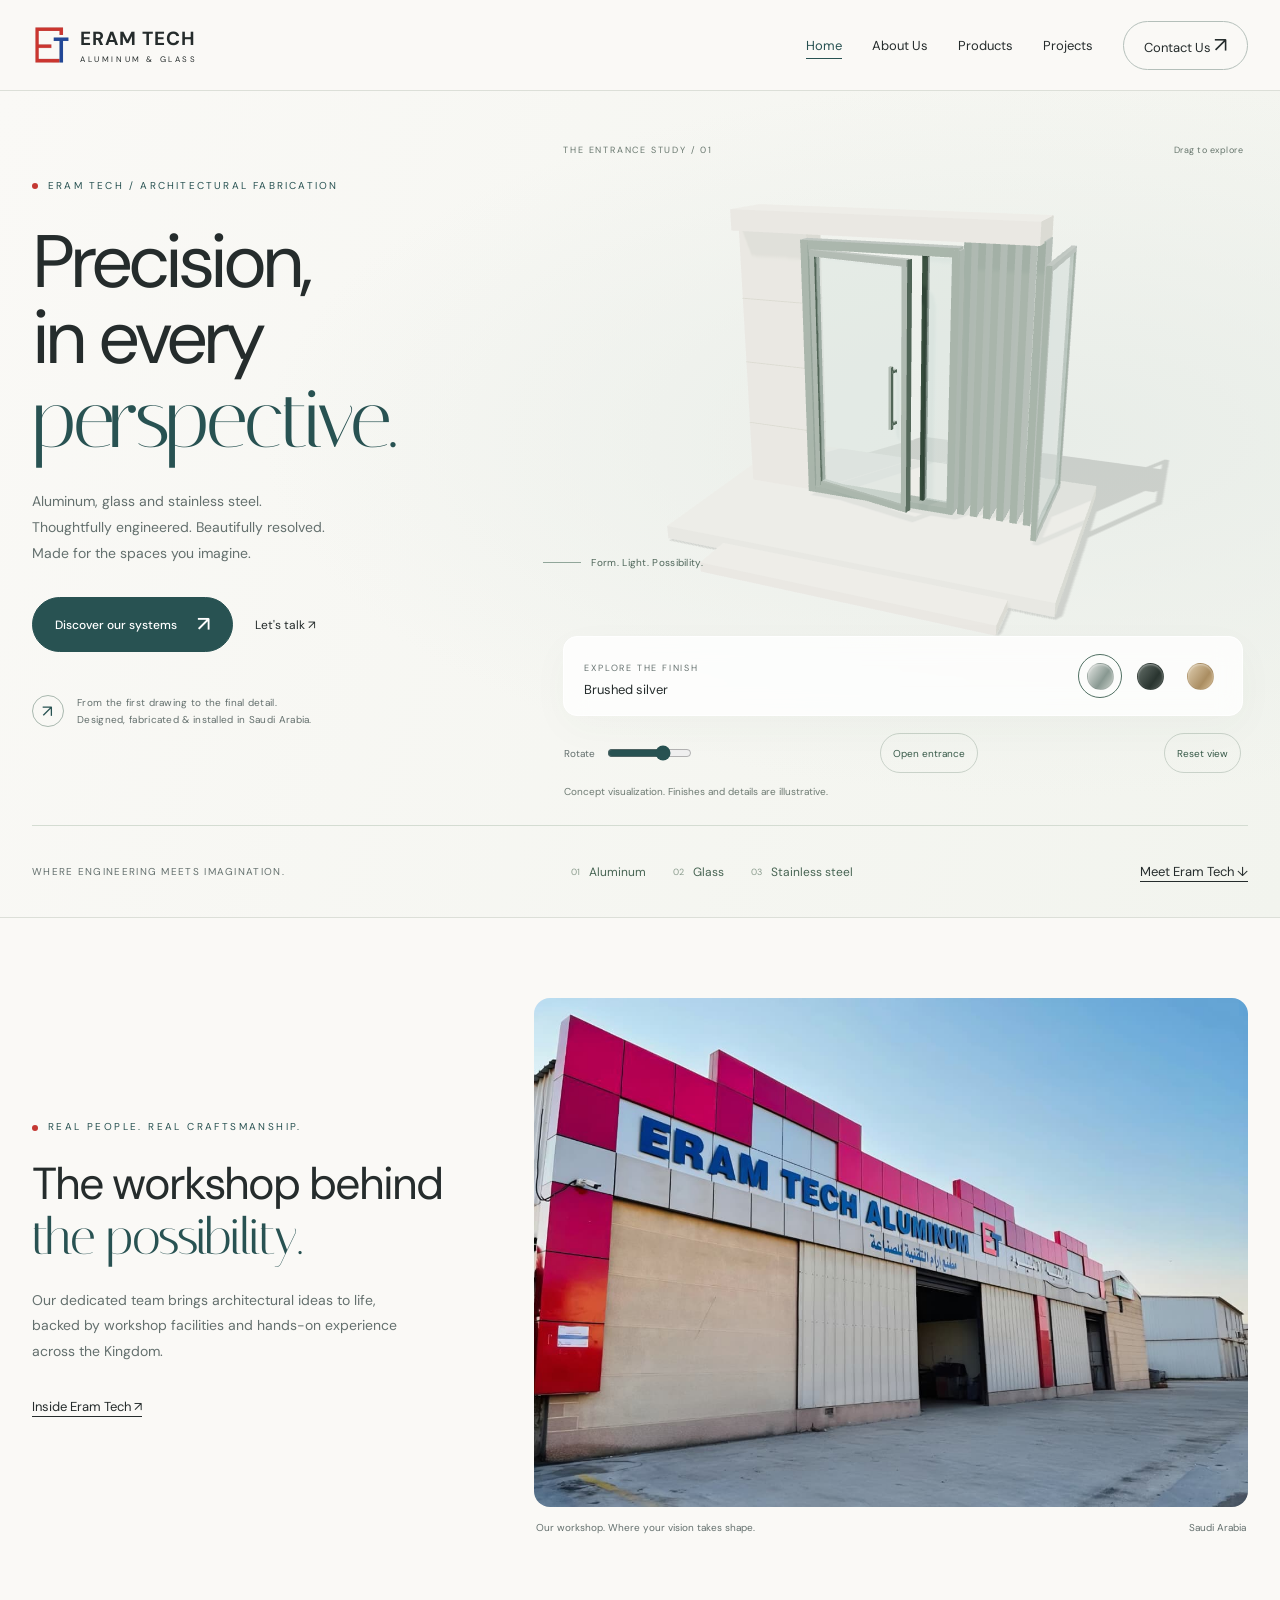
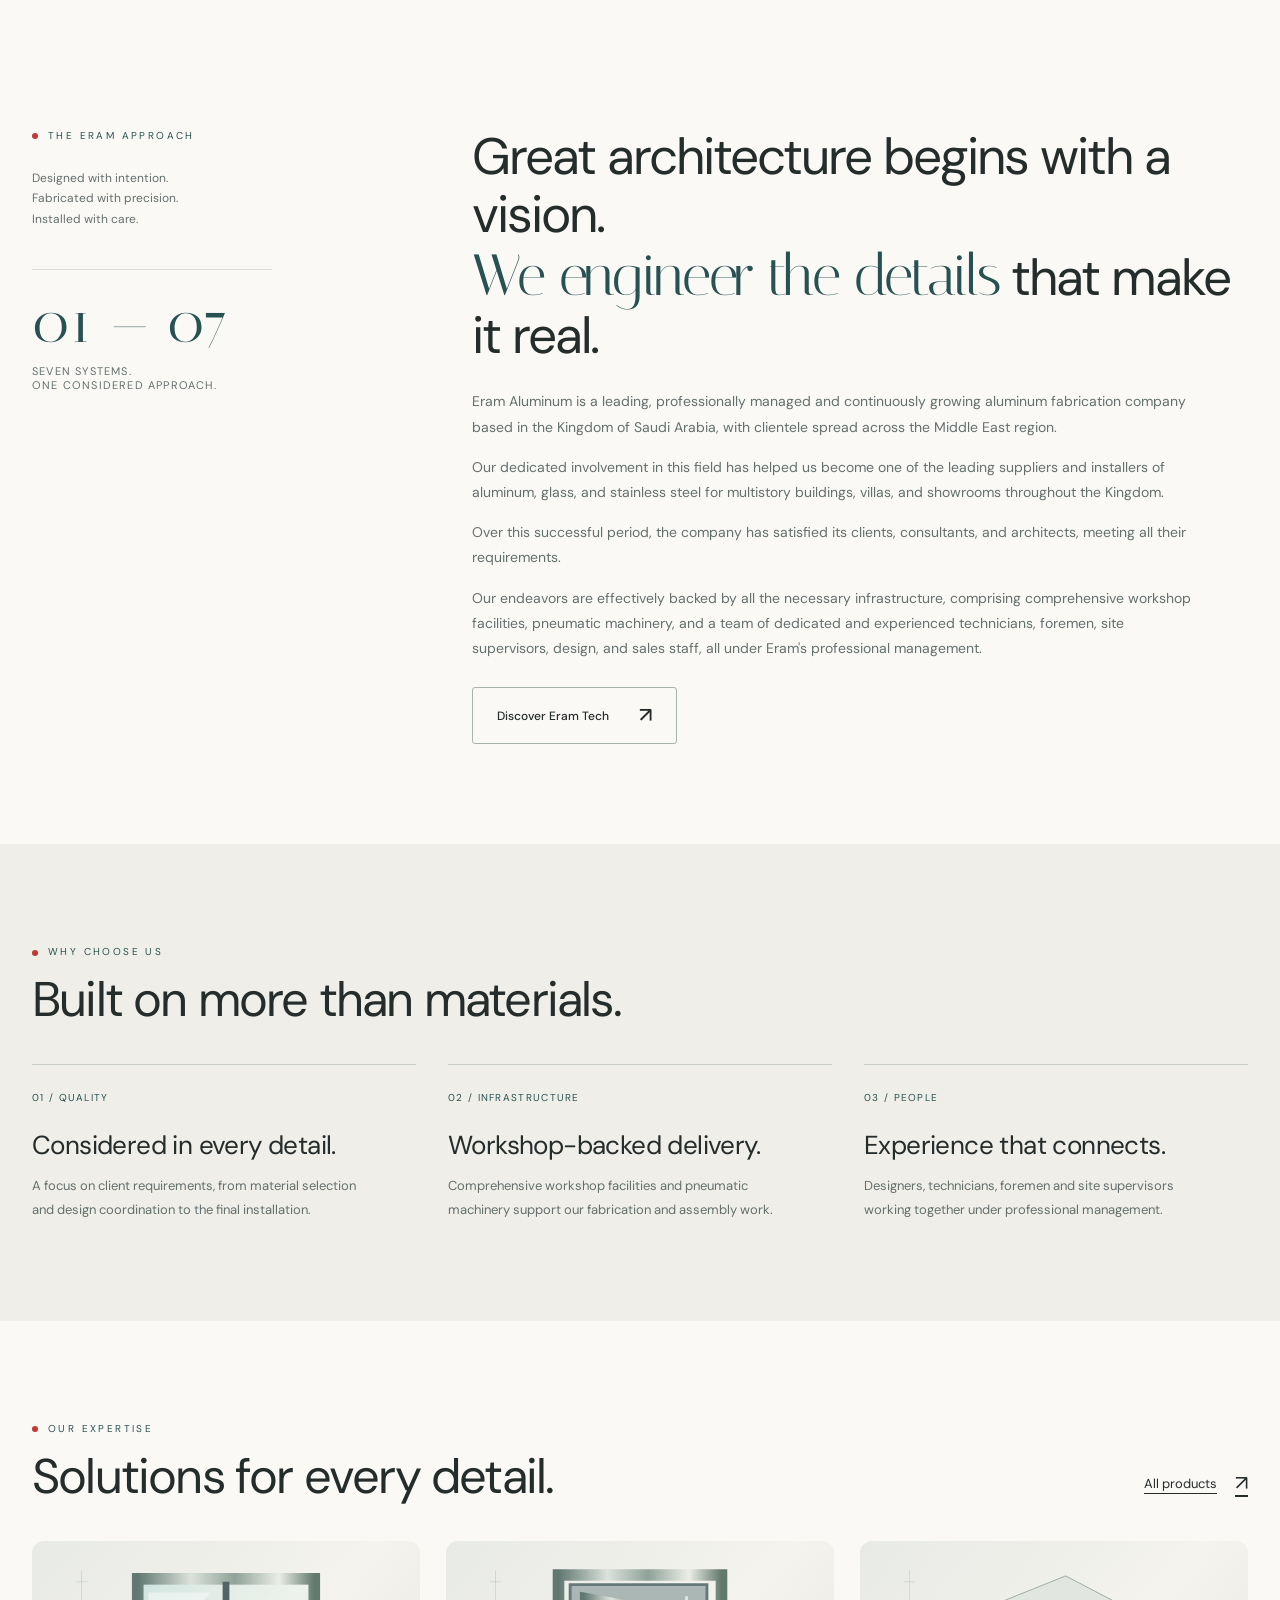
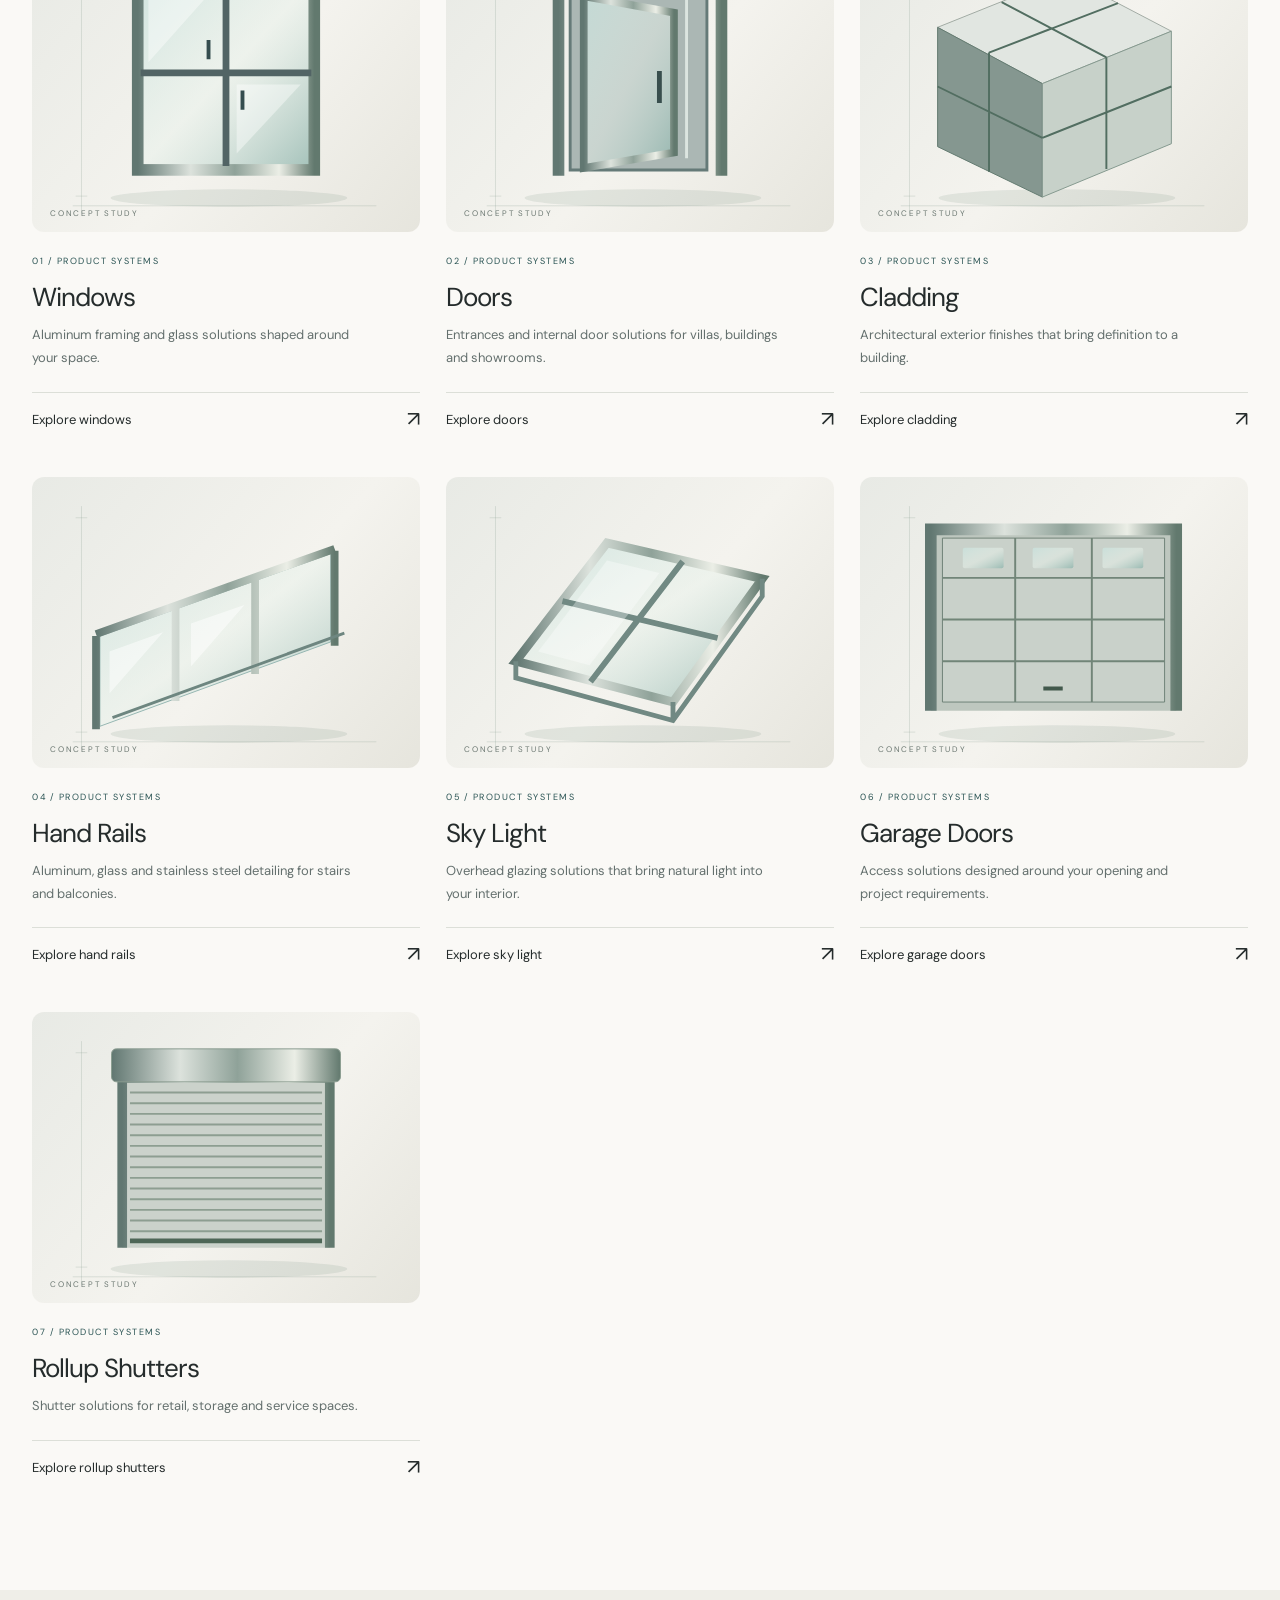
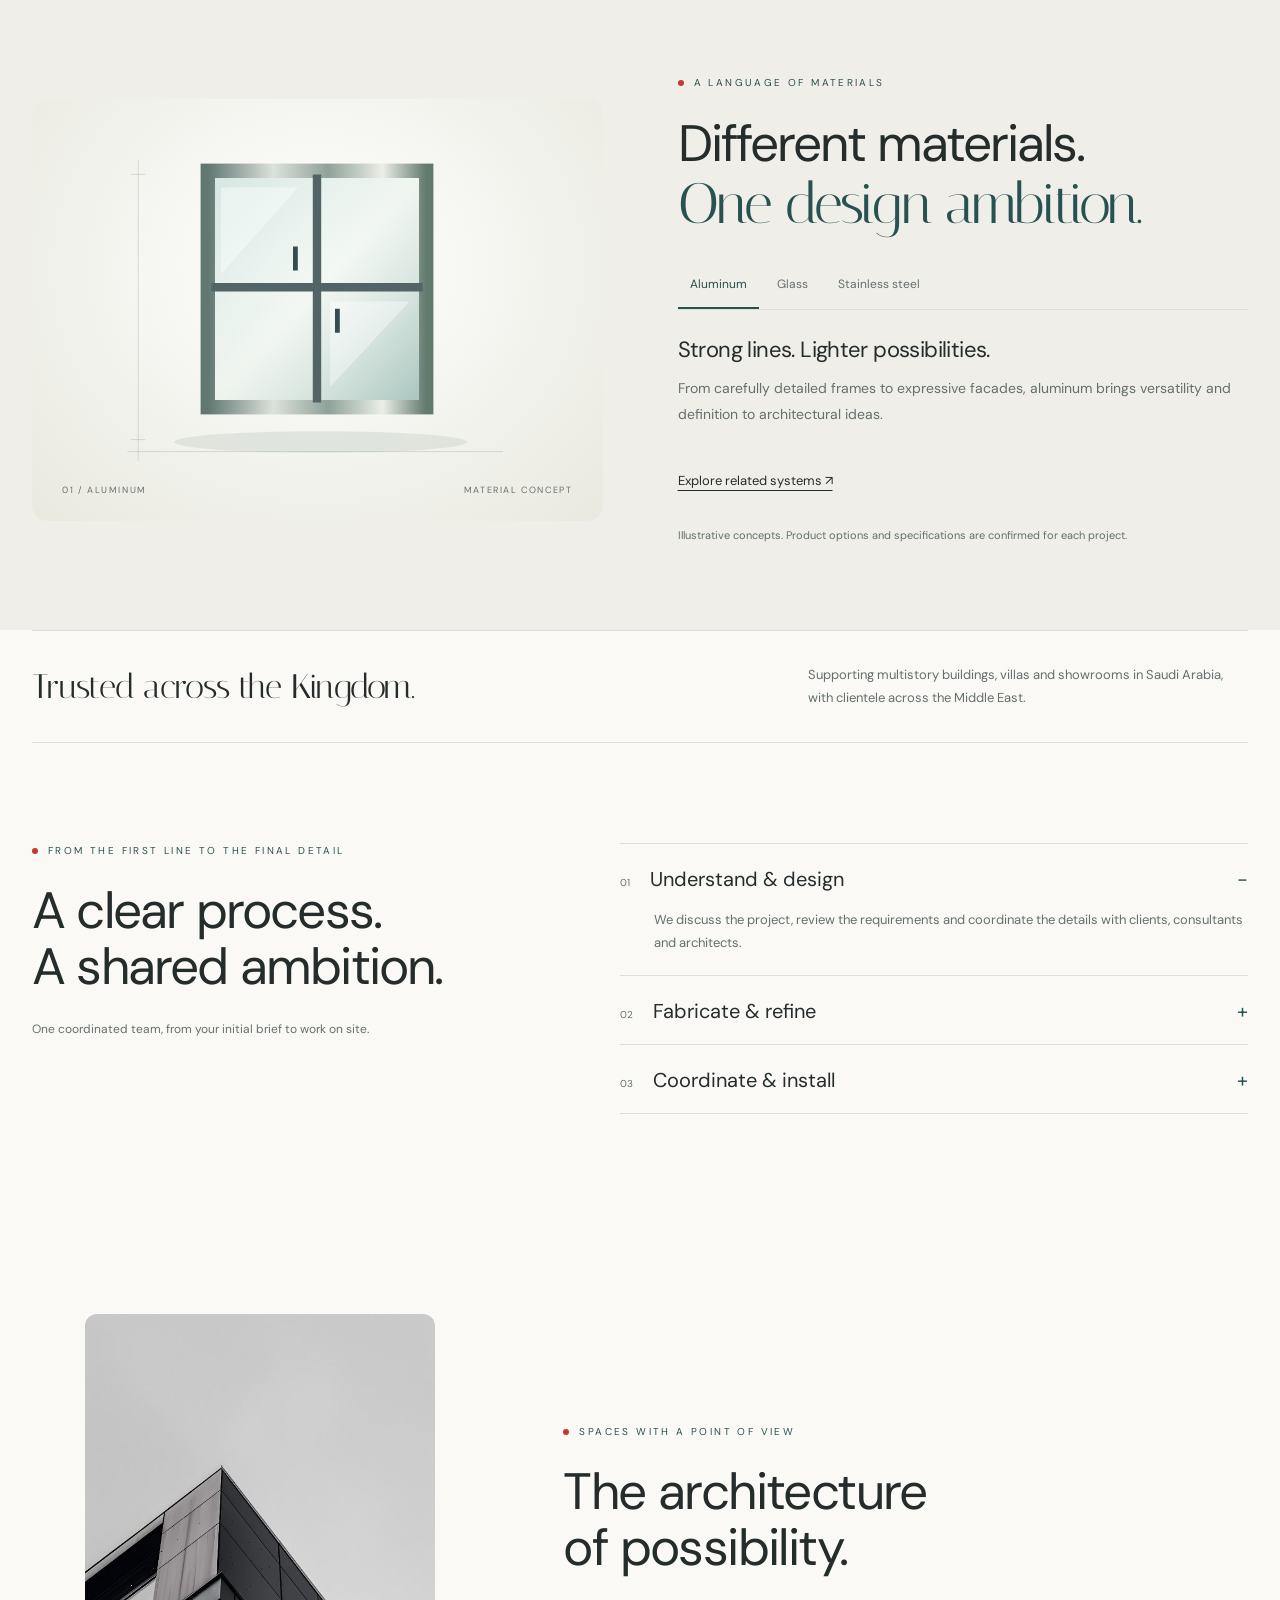
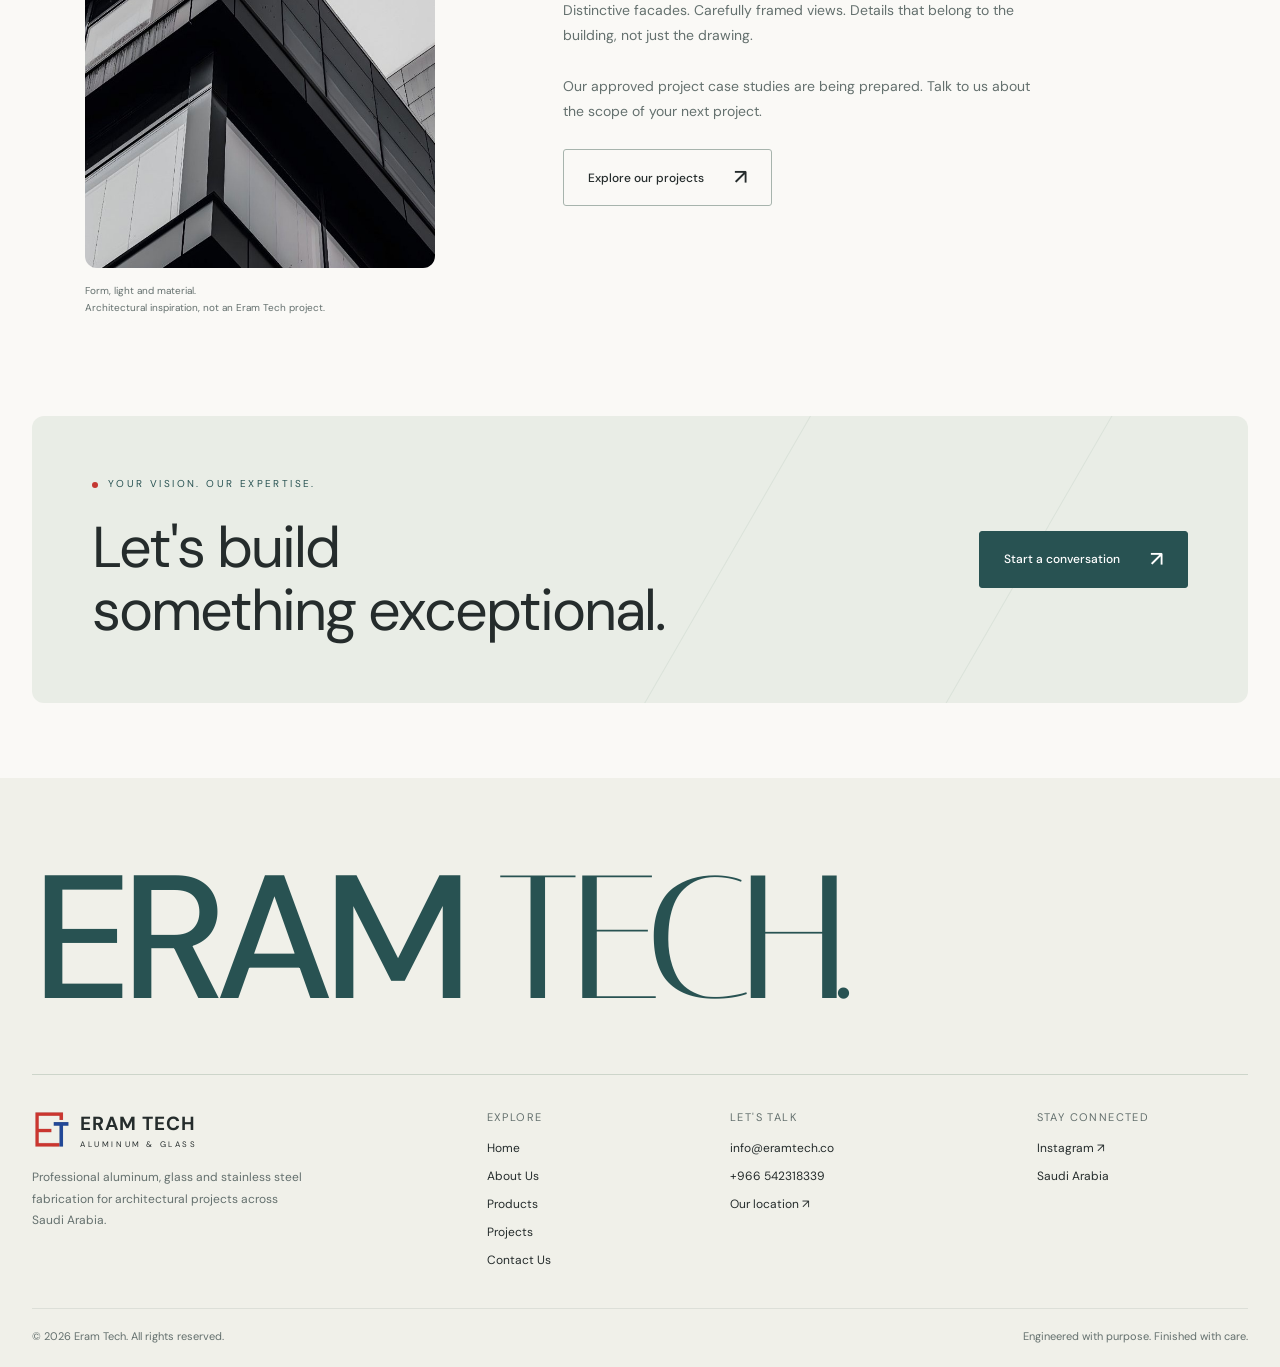
==== commit 11d33408: "3D" ====
--- a/index.html
+++ b/index.html
@@ -1,208 +1,59 @@
 <!doctype html>
 <html lang="en">
-  <head>
-    <meta charset="UTF-8" />
-    <meta name="viewport" content="width=device-width, initial-scale=1.0" />
-    <title>Eram Tech | Premium Aluminum & Glass Fabrication</title>
-    <meta
-      name="description"
-      content="Eram Tech (Eram Aluminum) provides premium architecture, aluminum, glass, and steel fabrication serving Saudi Arabia."
-    />
-    <link rel="stylesheet" href="/styles.css?v=4" />
-    <script defer src="/script.js"></script>
-  </head>
-  <body data-page="home">
-    <header class="site-header">
-      <div class="container">
-        <a class="brand" href="/" data-nav-link>
-          <img class="brand-mark" src="/edited-photo.png" alt="Eram Tech Logo" />
-          <span class="brand-name">Eram Tech</span>
-        </a>
-        <nav class="nav" aria-label="Primary navigation">
-          <ul class="nav-list">
-            <li><a class="nav-link active" href="/" data-nav-link>Home</a></li>
-            <li><a class="nav-link" href="/about/" data-nav-link>About Us</a></li>
-            <li class="nav-item-dropdown">
-              <a class="nav-link" href="/products/" data-nav-link>Products</a>
-            </li>
-            <li><a class="nav-link" href="/projects/" data-nav-link>Projects</a></li>
-          </ul>
-        </nav>
-        <a class="nav-cta" href="/contact/">Contact Us</a>
-      </div>
-    </header>
-
-    <main>
-      <section class="hero">
-        <img class="hero-bg-image" src="/bunker-hero.jpg" alt="Architectural Building Facade" />
-        <div class="hero-overlay"></div>
-        <div class="container hero-content-wrapper">
-          <div class="hero-copy reveal">
-            <h1>ERAM TECH<sup>®</sup><br/>Precision<br/>Fabrication</h1>
-            <div class="hero-tagline">/ Elevating architectural visions /</div>
-            <a class="button" href="/contact/">Get a Quote</a>
-          </div>
-
-          <div class="hero-glass-card reveal" style="transition-delay: 0.2s;">
-            <div class="pill-row">
-              <span class="pill">Windows</span>
-              <span class="pill">Doors</span>
-              <span class="pill">Cladding</span>
-            </div>
-            <h3>Engineered for performance, designed for impact.</h3>
-            <p>From custom curtain walls to precision door systems, our fabrication delivers exact specifications for high-end developments.</p>
-            
-            <a href="/projects/" class="project-tour-widget">
-              <img src="/phone-wallpaper.jpg" alt="Project 360 View" class="tour-thumb" />
-              <div class="tour-info">
-                <strong>Project Showcase</strong>
-                <span>View Recent Work ➔</span>
-              </div>
-            </a>
-          </div>
-        </div>
-      </section>
-
-      <section class="section">
-        <div class="container">
-          <div class="section-title reveal">
-            <span class="eyebrow">Excellence in Material</span>
-            <h2>Architectural integrity built from the ground up.</h2>
-          </div>
-
-          <div class="grid-2">
-            <!-- Left Card: Materials Breakdown -->
-            <div class="card reveal">
-              <h3 style="margin-bottom: 24px;">Premium materials we work with</h3>
-              <div class="material-breakdown">
-                <div class="material-layer">
-                  <span>Architectural Aluminum</span>
-                  <div class="material-line"></div>
-                  <span class="material-number">01</span>
-                </div>
-                <div class="material-layer">
-                  <span>Performance Glazing</span>
-                  <div class="material-line"></div>
-                  <span class="material-number">02</span>
-                </div>
-                <div class="material-layer">
-                  <span>Stainless Steel</span>
-                  <div class="material-line"></div>
-                  <span class="material-number">03</span>
-                </div>
-                <div class="material-layer">
-                  <span>Structural Facades</span>
-                  <div class="material-line"></div>
-                  <span class="material-number">04</span>
-                </div>
-              </div>
-            </div>
-
-            <!-- Right Card: Stats & Clients -->
-            <div class="card stats-card reveal" style="transition-delay: 0.2s;">
-              <div>
-                <div class="avatars">
-                  <img src="/edited-photo.png" alt="Client" class="avatar" style="filter: grayscale(1);"/>
-                  <img src="/bunker-hero.jpg" alt="Client" class="avatar" style="filter: grayscale(1);"/>
-                  <img src="/phone-wallpaper.jpg" alt="Client" class="avatar" style="filter: grayscale(1);"/>
-                </div>
-                <h3>500+</h3>
-                <p>Projects successfully delivered across Saudi Arabia and the GCC region.</p>
-              </div>
-              <div>
-                <a href="/about/" class="text-link">Learn More About Us</a>
-              </div>
-            </div>
-          </div>
-        </div>
-      </section>
-
-      <section class="section-tight" style="background: #ffffff;">
-        <div class="container">
-          <div class="section-title reveal">
-            <span class="eyebrow">Our Disciplines</span>
-            <h2>Mastering the intersection of form and function.</h2>
-            <p style="max-width: 600px; margin-top: 16px;">We bring complex architectural concepts to life through meticulous engineering, sustainable sourcing, and precision installation.</p>
-          </div>
-
-          <div class="grid-3">
-            <a class="card product-card reveal" href="/products/windows/">
-              <div class="preview-art" style="background: url('/phone-wallpaper.jpg') center/cover;"></div>
-              <div class="content">
-                <span class="tag">Windows</span>
-                <h3>Minimalist Glazing</h3>
-                <p>Maximum transparency with exceptional thermal performance and slim sightlines.</p>
-              </div>
-            </a>
-            <a class="card product-card reveal" style="transition-delay: 0.1s;" href="/products/doors/">
-              <div class="preview-art" style="background: url('/bunker-hero.jpg') center/cover;"></div>
-              <div class="content">
-                <span class="tag">Doors</span>
-                <h3>Entrance Systems</h3>
-                <p>Robust engineering meets seamless operation for high-traffic environments.</p>
-              </div>
-            </a>
-            <a class="card product-card reveal" style="transition-delay: 0.2s;" href="/products/cladding/">
-              <div class="preview-art" style="background: url('/phone-wallpaper.jpg') center/cover; filter: hue-rotate(45deg);"></div>
-              <div class="content">
-                <span class="tag">Cladding</span>
-                <h3>Bespoke Facades</h3>
-                <p>Dynamic exterior skins that define building identity and offer weather protection.</p>
-              </div>
-            </a>
-          </div>
-          
-          <div style="text-align: center; margin-top: 60px;" class="reveal">
-            <a href="/products/" class="button-secondary">View All Capabilities</a>
-          </div>
-        </div>
-      </section>
-    </main>
-
-    <footer class="site-footer">
-      <div class="container">
-        <div class="footer-grid">
-          <div class="footer-brand">
-            <a class="brand" href="/">
-              <img class="brand-mark" src="/edited-photo.png" alt="Eram Tech" />
-              <span class="brand-name">Eram Tech</span>
-            </a>
-            <p>We partner with visionary architects and developers to build the future of the Kingdom.</p>
-          </div>
-
-          <div>
-            <div class="footer-heading">Company</div>
-            <div class="footer-links">
-              <a href="/about/">About Us</a>
-              <a href="/projects/">Our Work</a>
-              <a href="/contact/">Careers</a>
-            </div>
-          </div>
-
-          <div>
-            <div class="footer-heading">Expertise</div>
-            <div class="footer-links">
-              <a href="/products/windows/">Windows & Doors</a>
-              <a href="/products/cladding/">Facade Cladding</a>
-              <a href="/products/sky-light/">Skylights</a>
-            </div>
-          </div>
-
-          <div>
-            <div class="footer-heading">Connect</div>
-            <div class="footer-links">
-              <a href="mailto:info@eramtech.co">info@eramtech.co</a>
-              <a href="tel:+966542318339">+966 542318339</a>
-              <a href="https://www.instagram.com/eramtech_ksa?igsi=ZmtyOWc5OTU0aG81" target="_blank" rel="noreferrer">Instagram</a>
-            </div>
-          </div>
-        </div>
-
-        <div class="footer-bottom">
-          <span>&copy; <span data-year>2026</span> Eram Tech. All rights reserved.</span>
-          <span>Designed for excellence in Saudi Arabia.</span>
-        </div>
-      </div>
-    </footer>
-  </body>
-</html>
+<head>
+<meta charset="utf-8"><meta name="viewport" content="width=device-width, initial-scale=1">
+<title>Aluminum, Glass & Steel Fabrication | Eram Tech</title><meta name="description" content="Eram Tech provides aluminum, glass and stainless steel fabrication and installation in Saudi Arabia.">
+<link rel="icon" href="/edited-photo.png" type="image/png">
+<link rel="stylesheet" href="/architecture.css?v=5">
+<link rel="stylesheet" href="/editorial.css?v=5">
+<link rel="stylesheet" href="/hero-3d.css?v=1">
+<script type="module" src="/hero-3d.js?v=1"></script>
+<script src="/architecture.js?v=4" defer></script>
+</head>
+<body>
+<a class="skip" href="#main">Skip to content</a>
+<header class="site-header"><div class="wrap header-inner"><a class="brand" href="/" aria-label="Eram Tech home"><img src="/edited-photo.png" width="37" height="39" alt=""><span><strong>ERAM TECH</strong><small>ALUMINUM &amp; GLASS</small></span></a>
+<nav id="primary-nav" class="site-nav" aria-label="Primary navigation">
+<a href="/" aria-current="page">Home</a><a href="/about/">About Us</a>
+<a href="/products/">Products</a>
+<a href="/projects/">Projects</a><a class="nav-contact" href="/contact/">Contact Us <span class="arrow" aria-hidden="true">&#8599;</span></a>
+</nav></div></header>
+<main id="main">
+<section class="atelier-hero" aria-label="Eram Tech architectural studio">
+<div class="wrap atelier-layout">
+<div class="atelier-copy"><span class="eyebrow">Eram Tech / Architectural fabrication</span>
+<h1>Precision,<br> in every<br><em>perspective.</em></h1>
+<p>Aluminum, glass and stainless steel.<br>Thoughtfully engineered. Beautifully resolved.<br>Made for the spaces you imagine.</p>
+<div class="atelier-actions"><a class="button" href="/products/">Discover our systems <span class="arrow" aria-hidden="true">&#8599;</span></a><a class="text-link" href="/contact/">Let's talk &#8599;</a></div>
+<div class="atelier-note"><span aria-hidden="true">&#8599;</span><span>From the first drawing to the final detail.<br>Designed, fabricated &amp; installed in Saudi Arabia.</span></div>
+</div>
+<div class="atelier-display">
+<div class="scene-kicker"><span>The entrance study / 01</span><span>Drag to explore</span></div>
+<div class="scene-viewport" data-scene aria-label="Interactive architectural entrance concept. Drag horizontally to rotate, or use the rotation slider below.">
+<img class="scene-fallback" src="/assets/studies/doors.svg" width="400" height="300" alt="Architectural entrance with metal frames and glass">
+<span class="scene-label">Form. Light. Possibility.</span>
+</div>
+<div class="finish-bar"><div><span class="finish-heading">Explore the finish</span><span class="finish-name" data-finish-name aria-live="polite">Brushed silver</span></div>
+<div class="finish-options" role="group" aria-label="Model finish">
+<button type="button" class="finish-option" data-finish="silver" aria-label="Brushed silver" aria-pressed="true" disabled><span></span></button>
+<button type="button" class="finish-option" data-finish="graphite" aria-label="Graphite" aria-pressed="false" disabled><span></span></button>
+<button type="button" class="finish-option" data-finish="champagne" aria-label="Champagne" aria-pressed="false" disabled><span></span></button>
+</div></div>
+<div class="scene-controls"><label for="model-rotation">Rotate <input type="range" id="model-rotation" data-rotation min="-55" max="55" value="21" aria-label="Rotate architectural model" disabled></label><button type="button" data-door aria-pressed="false" disabled>Open entrance</button><button type="button" data-reset-view disabled>Reset view</button></div>
+<p class="scene-status" data-scene-status role="status">Preparing the architectural study...</p>
+</div></div>
+<div class="wrap atelier-foot"><span>Where engineering meets imagination.</span><div class="atelier-disciplines"><span><b>01</b> Aluminum</span><span><b>02</b> Glass</span><span><b>03</b> Stainless steel</span></div><a class="text-link" href="#our-workshop">Meet Eram Tech &#8595;</a></div>
+</section>
+<section class="wrap workshop-feature" id="our-workshop"><div><span class="eyebrow">Real people. Real craftsmanship.</span><h2>The workshop behind<br><em>the possibility.</em></h2><p>Our dedicated team brings architectural ideas to life, backed by workshop facilities and hands-on experience across the Kingdom.</p><a class="text-link" href="/about/">Inside Eram Tech &#8599;</a></div><figure><img class="full-photo" src="/office-exterior.jpeg" width="1280" height="913" alt="Full exterior of the Eram Tech Aluminum workshop in Saudi Arabia" loading="lazy"><figcaption class="photo-caption"><span>Our workshop. Where your vision takes shape.</span><span>Saudi Arabia</span></figcaption></figure></section>
+<section class="section wrap intro-grid"><div><span class="eyebrow">The Eram approach</span><p class="note">Designed with intention.<br>Fabricated with precision.<br>Installed with care.</p><div class="story-stamp"><strong>01 &mdash; 07</strong><span>Seven systems.<br>One considered approach.</span></div></div><div><h2 class="editorial-heading">Great architecture begins with a vision.<br><em>We engineer the details</em> that make it real.</h2><div class="intro-copy"><p>Eram Aluminum is a leading, professionally managed and continuously growing aluminum fabrication company based in the Kingdom of Saudi Arabia, with clientele spread across the Middle East region.</p><p>Our dedicated involvement in this field has helped us become one of the leading suppliers and installers of aluminum, glass, and stainless steel for multistory buildings, villas, and showrooms throughout the Kingdom.</p><p>Over this successful period, the company has satisfied its clients, consultants, and architects, meeting all their requirements.</p><p>Our endeavors are effectively backed by all the necessary infrastructure, comprising comprehensive workshop facilities, pneumatic machinery, and a team of dedicated and experienced technicians, foremen, site supervisors, design, and sales staff, all under Eram's professional management.</p><a class="button outline" href="/about/">Discover Eram Tech<span class="arrow" aria-hidden="true">&#8599;</span></a></div></div></section>
+<section class="soft-section section"><div class="wrap"><div class="section-top"><div><span class="eyebrow">Why choose us</span><h2>Built on more than materials.</h2></div></div><div class="features"><article class="feature"><span class="number">01 / QUALITY</span><h3>Considered in every detail.</h3><p>A focus on client requirements, from material selection and design coordination to the final installation.</p></article><article class="feature"><span class="number">02 / INFRASTRUCTURE</span><h3>Workshop-backed delivery.</h3><p>Comprehensive workshop facilities and pneumatic machinery support our fabrication and assembly work.</p></article><article class="feature"><span class="number">03 / PEOPLE</span><h3>Experience that connects.</h3><p>Designers, technicians, foremen and site supervisors working together under professional management.</p></article></div></div></section>
+<section class="section wrap"><div class="section-top"><div><span class="eyebrow">Our expertise</span><h2>Solutions for every detail.</h2></div><a class="text-link" href="/products/">All products <span class="arrow" aria-hidden="true">&#8599;</span></a></div><div class="product-grid"><a class="product-card" href="/products/windows/"><span class="product-art"><img src="/assets/studies/windows.svg" width="400" height="300" loading="lazy" alt="Illustrative windows concept, not a technical specification"></span><span class="number">01 / PRODUCT SYSTEMS</span><h3>Windows</h3><p>Aluminum framing and glass solutions shaped around your space.</p><span class="text-link">Explore windows <span class="arrow" aria-hidden="true">&#8599;</span></span></a><a class="product-card" href="/products/doors/"><span class="product-art"><img src="/assets/studies/doors.svg" width="400" height="300" loading="lazy" alt="Illustrative doors concept, not a technical specification"></span><span class="number">02 / PRODUCT SYSTEMS</span><h3>Doors</h3><p>Entrances and internal door solutions for villas, buildings and showrooms.</p><span class="text-link">Explore doors <span class="arrow" aria-hidden="true">&#8599;</span></span></a><a class="product-card" href="/products/cladding/"><span class="product-art"><img src="/assets/studies/cladding.svg" width="400" height="300" loading="lazy" alt="Illustrative cladding concept, not a technical specification"></span><span class="number">03 / PRODUCT SYSTEMS</span><h3>Cladding</h3><p>Architectural exterior finishes that bring definition to a building.</p><span class="text-link">Explore cladding <span class="arrow" aria-hidden="true">&#8599;</span></span></a><a class="product-card" href="/products/hand-rails/"><span class="product-art"><img src="/assets/studies/hand-rails.svg" width="400" height="300" loading="lazy" alt="Illustrative hand rails concept, not a technical specification"></span><span class="number">04 / PRODUCT SYSTEMS</span><h3>Hand Rails</h3><p>Aluminum, glass and stainless steel detailing for stairs and balconies.</p><span class="text-link">Explore hand rails <span class="arrow" aria-hidden="true">&#8599;</span></span></a><a class="product-card" href="/products/sky-light/"><span class="product-art"><img src="/assets/studies/sky-light.svg" width="400" height="300" loading="lazy" alt="Illustrative sky light concept, not a technical specification"></span><span class="number">05 / PRODUCT SYSTEMS</span><h3>Sky Light</h3><p>Overhead glazing solutions that bring natural light into your interior.</p><span class="text-link">Explore sky light <span class="arrow" aria-hidden="true">&#8599;</span></span></a><a class="product-card" href="/products/garage-doors/"><span class="product-art"><img src="/assets/studies/garage-doors.svg" width="400" height="300" loading="lazy" alt="Illustrative garage doors concept, not a technical specification"></span><span class="number">06 / PRODUCT SYSTEMS</span><h3>Garage Doors</h3><p>Access solutions designed around your opening and project requirements.</p><span class="text-link">Explore garage doors <span class="arrow" aria-hidden="true">&#8599;</span></span></a><a class="product-card" href="/products/rollup-shutters/"><span class="product-art"><img src="/assets/studies/rollup-shutters.svg" width="400" height="300" loading="lazy" alt="Illustrative rollup shutters concept, not a technical specification"></span><span class="number">07 / PRODUCT SYSTEMS</span><h3>Rollup Shutters</h3><p>Shutter solutions for retail, storage and service spaces.</p><span class="text-link">Explore rollup shutters <span class="arrow" aria-hidden="true">&#8599;</span></span></a></div></section>
+<section class="soft-section" id="materials"><div class="wrap materials"><div class="material-stage"><img data-material-image src="/assets/studies/windows.svg" width="400" height="300" alt="Illustrative aluminum window frame concept"><span><span data-material-index>01 / Aluminum</span><span>Material concept</span></span></div><div class="material-copy"><span class="eyebrow">A language of materials</span><h2>Different materials.<br><em>One design ambition.</em></h2><div class="material-buttons" role="group" aria-label="Explore materials"><button type="button" data-material="aluminum" aria-pressed="true">Aluminum</button><button type="button" data-material="glass" aria-pressed="false">Glass</button><button type="button" data-material="steel" aria-pressed="false">Stainless steel</button></div><div class="material-description" aria-live="polite"><h3 data-material-title>Strong lines. Lighter possibilities.</h3><p data-material-copy>From carefully detailed frames to expressive facades, aluminum brings versatility and definition to architectural ideas.</p></div><a class="text-link" data-material-link href="/products/windows/">Explore related systems &#8599;</a><p class="note">Illustrative concepts. Product options and specifications are confirmed for each project.</p></div></div></section><section class="wrap kingdom"><h2>Trusted across the Kingdom.</h2><p>Supporting multistory buildings, villas and showrooms in Saudi Arabia, with clientele across the Middle East.</p></section>
+<section class="section wrap process"><div><span class="eyebrow">From the first line to the final detail</span><h2>A clear process.<br>A shared ambition.</h2><p class="note" style="margin-top:24px">One coordinated team, from your initial brief to work on site.</p></div><div><details open><summary><span>01</span> Understand &amp; design</summary><p>We discuss the project, review the requirements and coordinate the details with clients, consultants and architects.</p></details><details><summary><span>02</span> Fabricate &amp; refine</summary><p>Our workshop facilities, machinery and experienced technicians bring the agreed details into physical form.</p></details><details><summary><span>03</span> Coordinate &amp; install</summary><p>Foremen and site supervisors work with the installation team to carry the design intent through to the finished space.</p></details></div></section><section class="section wrap project-invitation"><figure class="inspiration-image"><img src="/phone-wallpaper.jpg" alt="Architectural inspiration showing aluminum facade lines" width="659" height="1044" loading="lazy"><figcaption>Form, light and material.<br>Architectural inspiration, not an Eram Tech project.</figcaption></figure><div><span class="eyebrow">Spaces with a point of view</span><h2>The architecture<br>of possibility.</h2><p>Distinctive facades. Carefully framed views. Details that belong to the building, not just the drawing.</p><p>Our approved project case studies are being prepared. Talk to us about the scope of your next project.</p><a class="button outline" href="/projects/">Explore our projects <span class="arrow" aria-hidden="true">&#8599;</span></a></div></section></main>
+<section class="cta wrap"><div><span class="eyebrow">Your vision. Our expertise.</span><h2>Let's build<br>something exceptional.</h2></div><a class="button" href="/contact/">Start a conversation<span class="arrow" aria-hidden="true">&#8599;</span></a></section>
+<footer class="site-footer"><div class="wrap"><div class="footer-wordmark" aria-hidden="true">ERAM <span>TECH.</span></div><div class="footer-grid"><div><a class="brand" href="/" aria-label="Eram Tech home"><img src="/edited-photo.png" width="37" height="39" alt=""><span><strong>ERAM TECH</strong><small>ALUMINUM &amp; GLASS</small></span></a><p>Professional aluminum, glass and stainless steel fabrication for architectural projects across Saudi Arabia.</p></div>
+<div><h2 class="footer-heading">Explore</h2><div class="footer-links"><a href="/">Home</a><a href="/about/">About Us</a><a href="/products/">Products</a><a href="/projects/">Projects</a><a href="/contact/">Contact Us</a></div></div>
+<div><h2 class="footer-heading">Let's talk</h2><div class="footer-links"><a href="mailto:info@eramtech.co">info@eramtech.co</a><a href="tel:+966542318339">+966 542318339</a><a href="https://maps.google.com/?q=26.448895,50.039623" target="_blank" rel="noopener noreferrer">Our location &#8599;</a></div></div>
+<div><h2 class="footer-heading">Stay connected</h2><div class="footer-links"><a href="https://www.instagram.com/eramtech_ksa?igsi=ZmtyOWc5OTU0aG81" target="_blank" rel="noopener noreferrer">Instagram &#8599;</a><span>Saudi Arabia</span></div></div></div>
+<div class="footer-bottom"><span>&copy; <span data-year>2026</span> Eram Tech. All rights reserved.</span><span>Engineered with purpose. Finished with care.</span></div></div></footer>
+</body></html>
--- a/architecture.css
+++ b/architecture.css
@@ -0,0 +1,13 @@
+
+:root{--paper:#fff;--ink:#202a30;--muted:#626e76;--blue:#244b89;--red:#c43832;--wash:#f2f5f8;--line:#dfe5ea;--radius:24px;--width:1240px;color-scheme:light;font-family:'Manrope',sans-serif;color:var(--ink);background:var(--paper)}
+*{box-sizing:border-box}body{margin:0}a{color:inherit;text-decoration:none}button,input,textarea,select{font:inherit}button,a,input,textarea{ -webkit-tap-highlight-color:transparent}button{cursor:pointer}img{display:block;max-width:100%;height:auto}h1,h2,h3,p,figure{margin:0}h1,h2,h3{font-weight:400}p{line-height:1.8;color:var(--muted)}a:focus-visible,button:focus-visible,input:focus-visible,textarea:focus-visible{outline:3px solid var(--blue);outline-offset:5px}a:hover{color:var(--blue)}.wrap{width:min(var(--width),calc(100% - 64px));margin-inline:auto}.skip{position:absolute;left:20px;top:-100px;background:#fff;padding:16px;z-index:100}.skip:focus{top:10px}
+.site-header{background:#fffffff5;position:sticky;top:0;z-index:20;border-bottom:1px solid var(--line)}.header-inner{min-height:92px;display:flex;align-items:center;justify-content:space-between;gap:28px}.brand{display:flex;gap:11px;align-items:center;flex-shrink:0}.brand img{width:37px;height:39px;object-fit:contain}.brand strong{display:block;font-size:20px;letter-spacing:-.7px}.brand small{display:block;font-size:9px;letter-spacing:2px;margin-top:3px}.site-nav{display:flex;gap:30px;align-items:center;font-size:13px}.site-nav>a,.site-nav [aria-current=page],.site-nav>.active{color:var(--blue);text-decoration:underline;text-underline-offset:8px}.nav-contact{border:1px solid var(--line);padding:13px 20px!important;border-radius:99px}[hidden]{display:none!important}
+.hero{padding-top:52px}.hero-heading{display:flex;justify-content:space-between;align-items:flex-end;gap:45px;padding-bottom:35px}.eyebrow{font-size:11px;line-height:1.6;text-transform:uppercase;letter-spacing:2px;color:var(--blue);display:block;margin-bottom:20px}.eyebrow::before{content:'';display:inline-block;width:6px;height:6px;background:var(--red);border-radius:50%;margin-right:10px;vertical-align:middle}.hero h1{font-size:clamp(50px,6.7vw,92px);line-height:.97;letter-spacing:-.065em}.hero h1 span{color:var(--blue)}.hero-intro{max-width:310px;flex-shrink:0}.hero-intro p{font-size:14px;margin-bottom:21px}.button{display:inline-flex;gap:25px;align-items:center;justify-content:center;border-radius:99px;background:var(--blue);color:#fff;border:1px solid var(--blue);padding:15px 23px;font-size:12px;min-height:48px;transition:background .2s}.button:hover{background:#183765;color:#fff}.button.outline{background:transparent;color:var(--ink);border-color:#b8c4cd}.button.outline:hover{background:var(--wash)}.arrow{font-size:21px;line-height:1}.hero-figure{margin:0 auto;width:100%}
+/* Intrinsic image dimensions prevent cropping at every breakpoint. No overlays or transforms. */
+.full-photo{width:100%;height:auto;object-fit:contain;border-radius:var(--radius)}.photo-caption{display:flex;justify-content:space-between;gap:14px;font-size:11px;color:var(--muted);padding:14px 2px}.photo-caption a{text-decoration:underline;text-underline-offset:4px}.section{padding-block:85px}.section-label{margin-bottom:26px}.intro-grid{display:grid;grid-template-columns:1fr 2fr;gap:65px}.editorial-heading{font-size:clamp(30px,3.2vw,46px);line-height:1.18;letter-spacing:-1.8px;text-transform:uppercase}.editorial-heading em{color:var(--blue);font-style:normal}.intro-copy{margin-top:24px;max-width:660px}.intro-copy p+p{margin-top:15px}.intro-copy .button{margin-top:26px}.note{font-size:12px;line-height:1.7;color:var(--muted)}.section-top{display:flex;align-items:flex-end;justify-content:space-between;gap:30px;margin-bottom:35px}.section-top h2{font-size:clamp(29px,3vw,42px);letter-spacing:-1.5px;line-height:1.17}.section-top .eyebrow{margin-bottom:12px}.text-link{font-size:13px;display:inline-flex;gap:18px;align-items:center;padding-block:12px;text-decoration:underline;text-underline-offset:5px}.features{display:grid;grid-template-columns:repeat(3,minmax(0,1fr));gap:32px}.feature{padding-top:22px;border-top:1px solid var(--line)}.feature .number{color:var(--blue);font-size:12px;display:block;margin-bottom:26px}.feature h3{font-size:23px;letter-spacing:-.6px;margin-bottom:13px}.feature p{font-size:14px}.soft-section{background:linear-gradient(120deg,#f6f8fa,#fff 75%)}.product-grid{display:grid;grid-template-columns:repeat(3,minmax(0,1fr));gap:18px}.product-card{display:flex;flex-direction:column;padding:28px;border-radius:20px;background:var(--wash);min-height:250px;transition:background .2s}.product-card:hover{background:#e7eef7}.product-card .number{font-size:11px;color:var(--blue);margin-bottom:35px}.product-card h3{font-size:27px;letter-spacing:-1px;margin-bottom:13px}.product-card p{font-size:13px;flex:1}.product-card .text-link{margin-top:20px}.product-card:nth-child(4n+2){background:#faf4f1}.product-card:nth-child(4n+2):hover{background:#f4e9e2}.kingdom{display:flex;justify-content:space-between;align-items:center;gap:30px;border-top:1px solid var(--line);border-bottom:1px solid var(--line);padding-block:30px}.kingdom h2{font-size:26px;letter-spacing:-.7px}.kingdom p{font-size:13px;max-width:440px}.cta{background:linear-gradient(110deg,#eef3fa,#f8f3ef);border-radius:var(--radius);padding:45px;display:flex;justify-content:space-between;align-items:center;gap:30px;margin-bottom:65px}.cta h2{font-size:clamp(30px,4vw,52px);letter-spacing:-2px;line-height:1.1}.cta .button{flex-shrink:0}.site-footer{border-top:1px solid var(--line);padding:45px 0 24px}.footer-grid{display:grid;grid-template-columns:2fr 1fr 1.3fr 1fr;gap:32px}.footer-grid p{font-size:12px;margin-top:18px;max-width:280px}.footer-heading{font-size:11px;letter-spacing:1.4px;text-transform:uppercase;margin-bottom:16px;color:var(--muted)}.footer-links{display:flex;flex-direction:column;gap:12px;font-size:12px}.footer-bottom{display:flex;justify-content:space-between;gap:20px;border-top:1px solid var(--line);margin-top:40px;padding-top:20px;font-size:11px;color:var(--muted)}
+.page-intro{padding-block:64px 50px}.page-intro h1{font-size:clamp(44px,6vw,80px);max-width:900px;line-height:1.03;letter-spacing:-.055em}.page-intro .lead{max-width:630px;margin-top:25px;font-size:16px}.page-intro .crumb{font-size:12px;margin-bottom:30px;display:block;color:var(--muted)}.page-intro .crumb a{text-decoration:underline}.story{display:grid;grid-template-columns:1fr 1fr;gap:60px;align-items:start}.story h2{font-size:35px;letter-spacing:-1.2px;line-height:1.2}.story p+p{margin-top:18px}.team-grid{display:grid;grid-template-columns:repeat(4,minmax(0,1fr));gap:26px}.team-grid h3{font-size:19px}.placeholder{background:repeating-linear-gradient(135deg,#f7f9fb,#f7f9fb 16px,#f1f4f7 16px,#f1f4f7 17px);border-radius:var(--radius);padding:45px;min-height:245px;display:flex;flex-direction:column;justify-content:center;gap:14px}.placeholder h2{font-size:28px;letter-spacing:-1px}.placeholder p{font-size:14px;max-width:540px}.project-grid{display:grid;grid-template-columns:repeat(3,minmax(0,1fr));gap:22px}.project-slot{padding:26px;border:1px dashed #bdcad5;border-radius:20px;min-height:245px;display:flex;flex-direction:column;justify-content:space-between}.project-slot h3{font-size:24px;letter-spacing:-.7px}.project-slot p{font-size:13px;margin-top:12px}.status{font-size:10px;letter-spacing:1.5px;text-transform:uppercase;color:var(--blue)}.contact-layout{display:grid;grid-template-columns:1fr 1.4fr;gap:65px}.contact-details{display:grid;align-content:start;gap:25px}.contact-details h2{font-size:30px;letter-spacing:-1px}.contact-details a{display:block;padding-block:8px}.contact-form{background:var(--wash);border-radius:24px;padding:32px}.field{margin-bottom:22px}.field label{display:block;font-size:13px;margin-bottom:9px}.field input,.field textarea,.field select{width:100%;padding:14px;border:1px solid #c8d2da;background:#fff;border-radius:10px;font-size:16px;color:var(--ink)}.field textarea{min-height:140px;resize:vertical}.form-note{font-size:12px;margin-bottom:20px}.form-status{font-size:13px;margin-top:15px}.map{width:100%;height:340px;border:0;border-radius:24px;margin-top:38px}.category-links{display:flex;flex-wrap:wrap;gap:10px;margin-top:30px}.category-links a{border:1px solid var(--line);border-radius:99px;padding:12px 18px;font-size:12px}.category-links [aria-current=page]{background:var(--blue);color:white}
+@media(min-width:1500px){.hero-figure{max-width:1100px}}
+@media(max-width:1000px){.site-nav{gap:18px}.header-inner{gap:20px}.hero-heading{gap:25px}.hero-intro{max-width:260px}.intro-grid{gap:35px;grid-template-columns:1fr 2fr}.footer-grid{grid-template-columns:1.5fr 1fr 1fr}.footer-grid>div:last-child{grid-column:2/4}.team-grid{grid-template-columns:repeat(2,minmax(0,1fr))}.product-grid{grid-template-columns:repeat(2,minmax(0,1fr))}}
+@media(max-width:760px){.wrap{width:calc(100% - 36px)}.site-header{position:sticky;top:0;background:var(--paper)}.header-inner{flex-direction:column;min-height:0;padding-block:12px 0;gap:10px}.site-nav{width:100%;display:flex;flex-direction:row;justify-content:space-between;align-items:center;gap:0;border-top:1px solid var(--line);font-size:clamp(11px,2.8vw,13px)}.site-nav>a{display:flex;align-items:center;justify-content:center;min-height:48px;padding:12px 3px;white-space:nowrap}.site-nav .nav-contact{margin:0;padding:12px 3px!important;border:0;border-radius:0}.site-nav .nav-contact .arrow{display:none}.hero{padding-top:35px}.hero-heading{display:block}.hero-intro{max-width:500px;margin-top:25px}.hero-intro p{margin-bottom:18px}.hero h1{font-size:clamp(45px,9.5vw,72px)}.section{padding-block:55px}.intro-grid,.story,.contact-layout{grid-template-columns:1fr;gap:25px}.features{gap:22px}.feature h3{font-size:20px}.feature p{font-size:13px}.section-top{align-items:flex-start}.cta{padding:30px;flex-direction:column;align-items:flex-start;margin-bottom:45px}.footer-grid{grid-template-columns:1fr 1fr;gap:30px}.footer-grid>div:last-child{grid-column:auto}.page-intro{padding-block:40px}.project-grid{grid-template-columns:1fr}.project-slot{min-height:190px}.photo-caption{font-size:10px}.kingdom{align-items:flex-start;flex-direction:column;gap:10px}.contact-form{padding:25px}.full-photo{border-radius:16px}}
+@media(max-width:480px){.brand strong{font-size:18px}.brand small{font-size:8px}.brand img{width:31px;height:34px}.hero h1{font-size:clamp(40px,11.5vw,55px)}.hero-heading{padding-bottom:25px}.features,.team-grid,.product-grid{grid-template-columns:1fr}.feature .number{margin-bottom:15px}.section-top{flex-direction:column;gap:12px}.product-card{min-height:220px;padding:25px}.photo-caption{flex-wrap:wrap;gap:6px}.editorial-heading{font-size:29px;letter-spacing:-1px}.footer-grid{gap:30px 15px}.footer-grid>div:first-child{grid-column:1/-1}.footer-bottom{flex-direction:column;gap:10px}.placeholder{padding:28px}.page-intro h1{font-size:43px}.cta{padding:25px}.story h2{font-size:30px}.contact-form{padding:20px}}
+@media(prefers-reduced-motion:reduce){*{scroll-behavior:auto!important;transition:none!important}}
--- a/editorial.css
+++ b/editorial.css
@@ -0,0 +1,115 @@
+@font-face{font-family:'DM Sans';font-style:normal;font-weight:400;font-display:swap;src:url('/assets/fonts/dm-sans-regular.ttf') format('truetype')}
+@font-face{font-family:'DM Sans';font-style:normal;font-weight:500 600;font-display:swap;src:url('/assets/fonts/dm-sans-medium.ttf') format('truetype')}
+@font-face{font-family:'DM Sans';font-style:normal;font-weight:700;font-display:swap;src:url('/assets/fonts/dm-sans-bold.ttf') format('truetype')}
+@font-face{font-family:'Italiana';font-style:normal;font-weight:400;font-display:swap;src:url('/assets/fonts/italiana-regular.ttf') format('truetype')}
+
+/* Editorial layer: shared by all pages, with existing routing and image sizing intact. */
+:root{--paper:#faf9f6;--ink:#252c2c;--muted:#64706e;--blue:#285252;--red:#c43832;--wash:#efeee8;--line:#dcdfd8;--radius:16px;--width:1320px;font-family:'DM Sans',sans-serif;background:var(--paper)}
+body{background:var(--paper)}
+.site-header{background:#faf9f6f5;backdrop-filter:blur(14px)}
+.header-inner{min-height:90px}
+.brand strong{letter-spacing:1px;font-size:19px}
+.brand small{font-size:8px;letter-spacing:2.6px}
+.site-nav>a{color:var(--ink);text-decoration:none;padding-block:16px}
+.site-nav [aria-current=page],.site-nav>.active{color:var(--blue);text-decoration:underline;text-decoration-thickness:1px;text-underline-offset:8px}
+.site-nav .nav-contact{border-color:#b4bfba;background:transparent}
+.eyebrow{letter-spacing:2.4px;font-size:10px;margin-bottom:24px}
+.button{background:var(--blue);border-color:var(--blue);padding:17px 24px;border-radius:3px;font-size:12px;font-weight:500;gap:30px}
+.button:hover{background:#163c3c}
+.button.outline{border-color:#a7b4ad}
+.button .arrow{transition:transform .2s}
+.button:hover .arrow{transform:translate(2px,-2px)}
+.hero{padding-top:52px;display:grid;grid-template-columns:.82fr 1.25fr;gap:50px;align-items:center;position:relative;padding-bottom:42px}
+.hero-heading{display:block;padding:0}
+.hero h1{font-size:clamp(54px,6.5vw,92px);font-weight:400;letter-spacing:-.065em;line-height:1.01}
+.hero h1 span{font-family:'Italiana',Georgia,serif;font-weight:400;letter-spacing:-.04em;font-size:1.13em;color:var(--blue)}
+.hero-intro{max-width:350px;margin-top:30px}
+.hero-intro p{font-size:14px;line-height:1.9;margin-bottom:25px}
+.hero-figure{position:relative;max-width:none!important}
+.full-photo{border-radius:16px}
+.hero .photo-caption{font-size:10px;padding-top:16px;line-height:1.6}
+.hero-baseline{grid-column:1/-1;display:flex;justify-content:space-between;gap:20px;padding-top:24px;border-top:1px solid var(--line);font-size:10px;letter-spacing:1.5px;text-transform:uppercase;color:var(--muted)}
+.hero-baseline a{color:var(--blue)}
+.hero-baseline .dot{display:inline-block;width:6px;height:6px;background:var(--red);border-radius:50%;margin-right:8px}
+.section{padding-block:100px}
+.intro-grid{grid-template-columns:.8fr 1.7fr;gap:75px}
+.editorial-heading{text-transform:none;font-size:clamp(35px,4vw,57px);line-height:1.14;letter-spacing:-2px}
+.editorial-heading em{font-family:'Italiana',Georgia,serif;font-size:1.14em;line-height:1.05}
+.intro-copy{max-width:720px}
+.intro-copy p{font-size:14px}
+.story-stamp{margin-top:40px;max-width:240px;padding-top:24px;border-top:1px solid var(--line)}
+.story-stamp strong{font-family:'Italiana',Georgia,serif;font-size:58px;font-weight:400;display:block;color:var(--blue);line-height:1}
+.story-stamp span{display:block;margin-top:12px;font-size:11px;letter-spacing:1.2px;text-transform:uppercase;color:var(--muted)}
+.soft-section{background:#efeee8}
+.section-top h2{font-size:clamp(32px,3.8vw,50px);font-weight:400;letter-spacing:-1.8px}
+.feature{border-color:#c8cec7;padding-top:26px}
+.feature .number{font-size:10px;letter-spacing:1.3px}
+.feature h3{font-size:26px;line-height:1.2;font-weight:400}
+.feature p{font-size:13px;max-width:340px}
+.product-grid{grid-template-columns:repeat(3,minmax(0,1fr));gap:35px 26px}
+.product-card,.product-card:nth-child(4n+2){padding:0;background:transparent;border-radius:0;min-height:0}
+.product-card:hover,.product-card:nth-child(4n+2):hover{background:transparent}
+.product-art{display:block;background:linear-gradient(130deg,#e8eae5,#f4f3ee 55%,#e6e5dd);border-radius:12px;overflow:hidden;position:relative;margin-bottom:23px}
+.product-art img{display:block;width:100%;height:auto;transition:transform .6s cubic-bezier(.2,.7,.3,1)}
+.product-card:hover .product-art img{transform:translateY(-5px)}
+.product-art::after{content:'CONCEPT STUDY';position:absolute;left:18px;bottom:14px;font-size:8px;letter-spacing:1.8px;color:#6b7771}
+.product-card .number{font-size:9px;letter-spacing:1.5px;margin-bottom:13px}
+.product-card h3{font-size:26px;margin-bottom:9px}
+.product-card p{font-size:13px;max-width:340px}
+.product-card .text-link{border-top:1px solid var(--line);display:flex;justify-content:space-between;text-decoration:none;padding-top:16px;margin-top:22px}
+.product-card:last-child{grid-column:auto}
+.materials{display:grid;grid-template-columns:1fr 1fr;gap:75px;align-items:center;padding-block:85px}
+.material-stage{position:relative;min-width:0;background:radial-gradient(ellipse at 50% 40%,#fff,#e9e9e0);border-radius:16px;padding:25px;display:flex;flex-direction:column;justify-content:center;min-height:400px}
+.material-stage img{width:100%;height:auto;display:block;max-height:360px;object-fit:contain}
+.material-stage>span{font-size:9px;letter-spacing:1.6px;text-transform:uppercase;color:var(--muted);display:flex;justify-content:space-between;padding:0 5px}
+.material-copy h2{font-size:clamp(34px,4vw,52px);letter-spacing:-2px;line-height:1.12;margin-bottom:25px}
+.material-copy h2 em{font-family:'Italiana',Georgia,serif;font-style:normal;color:var(--blue);font-size:1.12em}
+.material-buttons{display:flex;gap:6px;border-bottom:1px solid var(--line);margin-bottom:25px;flex-wrap:wrap}
+.material-buttons button{background:none;border:0;border-bottom:2px solid transparent;min-height:48px;padding:14px 12px;color:var(--muted);font-size:12px}
+.material-buttons button[aria-pressed=true]{border-color:var(--blue);color:var(--blue)}
+.material-description{min-height:125px}
+.material-description h3{font-size:22px;margin-bottom:12px;letter-spacing:-.6px}
+.material-description p{font-size:14px}
+.material-copy .note{font-size:11px;margin-top:25px}
+.process{display:grid;grid-template-columns:1fr 1.25fr;gap:85px}
+.process h2{font-size:clamp(34px,4vw,52px);line-height:1.1;letter-spacing:-1.8px}
+.process details{border-top:1px solid var(--line);padding:0 0 20px}
+.process details:last-child{border-bottom:1px solid var(--line)}
+.process summary{padding:22px 0 0;font-size:20px;list-style:none;display:flex;gap:20px;align-items:baseline;cursor:pointer}
+.process summary::-webkit-details-marker{display:none}
+.process summary:after{content:'+';margin-left:auto;color:var(--blue)}
+.process details[open] summary:after{content:'-'}
+.process summary span{font-size:10px;color:var(--muted)}
+.process details p{padding:16px 0 0 34px;font-size:13px}
+.project-invitation{display:grid;grid-template-columns:.8fr 1.2fr;gap:75px;align-items:center}
+.inspiration-image{max-width:350px;margin:auto}
+.inspiration-image img{width:100%;height:auto;border-radius:12px}
+.inspiration-image figcaption{font-size:10px;line-height:1.7;color:var(--muted);margin-top:14px}
+.project-invitation h2{font-size:clamp(34px,4vw,54px);line-height:1.1;letter-spacing:-1.6px;margin-bottom:22px}
+.project-invitation p{font-size:14px;max-width:470px;margin-bottom:25px}
+.kingdom{padding-block:32px}.kingdom h2{font-family:'Italiana',Georgia,serif;font-size:34px}
+.cta{position:relative;background:#e9ede6;border-radius:12px;padding:60px;margin-bottom:75px;overflow:hidden}
+.cta:before{content:'';position:absolute;right:20%;top:-100px;width:260px;height:500px;border:1px solid #becbc055;transform:rotate(30deg);pointer-events:none}
+.cta>div,.cta>a{position:relative}
+.cta h2{font-size:clamp(36px,4.5vw,64px);font-weight:400;letter-spacing:-2px}
+.site-footer{background:#f0f0e9;border-top:0;padding-top:55px}
+.footer-wordmark{font-size:clamp(48px,13.7vw,190px);letter-spacing:-.065em;line-height:1.2;font-weight:500;color:#285252;white-space:nowrap;margin-bottom:35px;border-bottom:1px solid #cdd5ca;padding-bottom:30px}
+.footer-wordmark span{font-family:'Italiana',Georgia,serif;font-weight:400}
+.page-intro{padding-block:70px 50px;position:relative}
+.page-intro h1{font-size:clamp(45px,6.5vw,88px);letter-spacing:-.06em}
+.page-intro .lead{font-size:15px;line-height:1.9}
+.page-intro:after{content:'';display:block;width:80px;height:2px;background:var(--blue);margin-top:38px}
+.category-showcase{display:grid;grid-template-columns:1fr 1fr;align-items:center;gap:65px}
+.category-showcase .product-art{margin:0}
+.category-showcase .product-art:after{content:'ILLUSTRATIVE CONCEPT / NOT A TECHNICAL DRAWING'}
+.category-showcase .page-intro{width:100%;padding-bottom:35px}
+.project-slot{background:#f0f1ea;border:0;border-radius:8px;padding:30px;min-height:300px}
+.project-slot:before{content:'';display:block;width:65px;height:65px;border:1px solid #809f95;box-shadow:10px -10px 0 -1px #f0f1ea,10px -10px 0 0 #b3c4bc;margin:12px 0 25px}
+.placeholder{background:linear-gradient(135deg,#ecf0e9,#f5f4ee);border-radius:12px;border-left:2px solid #809f95}
+.contact-form{background:#eeeee7;border-radius:12px}.field input,.field textarea,.field select{border-radius:4px}
+.reveal-ready{animation:rise-in .75s both}
+@keyframes rise-in{from{opacity:.3;transform:translateY(15px)}to{opacity:1;transform:translateY(0)}}
+@media(max-width:1000px){.hero{gap:30px;grid-template-columns:.9fr 1.1fr}.hero h1{font-size:clamp(48px,6.9vw,70px)}.product-grid{grid-template-columns:repeat(2,minmax(0,1fr))}.materials,.process,.project-invitation{gap:40px}.category-showcase{gap:35px}}
+@media(max-width:760px){.site-header{background:var(--paper)}.header-inner{min-height:0;padding-block:12px 0;gap:10px}.site-nav>a{min-height:48px;padding:12px 3px}.site-nav .nav-contact{border:0}.hero{display:block;padding-top:35px;padding-bottom:25px}.hero h1{font-size:clamp(53px,11vw,80px)}.hero-heading{display:grid;grid-template-columns:1.3fr 1fr;gap:22px;align-items:end;margin-bottom:30px}.hero-intro{margin:0}.hero-intro p{font-size:12px}.hero-intro .button{padding:14px 17px;gap:12px;font-size:11px}.hero-baseline{margin-top:25px;font-size:9px;letter-spacing:1px;flex-wrap:wrap}.section{padding-block:60px}.intro-grid{grid-template-columns:1fr;gap:28px}.story-stamp{display:none}.editorial-heading{font-size:38px}.materials,.process,.project-invitation,.category-showcase{grid-template-columns:1fr;gap:32px}.materials{padding-block:50px}.material-stage{min-height:300px}.process details p{padding-left:0}.project-invitation{gap:35px}.inspiration-image{max-width:300px}.category-showcase .page-intro{padding-bottom:0}.category-showcase .product-art{max-width:500px;width:100%;margin:auto}.cta{padding:35px;margin-bottom:45px}.footer-wordmark{margin-bottom:30px;padding-bottom:22px}.feature h3{font-size:22px}.page-intro{padding-block:40px}.page-intro h1{font-size:clamp(43px,8vw,65px)}}
+@media(max-width:480px){.hero-heading{display:block}.hero h1{font-size:clamp(51px,14vw,64px)}.hero-intro{margin-top:24px;max-width:310px}.hero-intro p{font-size:13px}.hero-intro .button{font-size:12px;padding:15px 20px}.hero .photo-caption{font-size:9px}.hero-baseline>span:last-child{display:none}.editorial-heading{font-size:33px;letter-spacing:-1.3px}.product-grid{grid-template-columns:1fr;gap:35px}.product-art{margin-bottom:18px}.material-stage{padding:15px;min-height:280px}.material-copy h2{font-size:36px}.material-buttons{gap:0}.material-buttons button{padding:14px 10px;font-size:12px}.material-description{min-height:155px}.cta{padding:28px}.footer-wordmark{font-size:14vw}.section-top h2{font-size:33px}}
+@media(prefers-reduced-motion:reduce){.reveal-ready{animation:none}.product-art img{transition:none}.product-card:hover .product-art img{transform:none}}
--- a/hero-3d.css
+++ b/hero-3d.css
@@ -0,0 +1,53 @@
+.atelier-hero{position:relative;isolation:isolate;background:radial-gradient(ellipse at 82% 42%,#e8ede8 0,transparent 53%),linear-gradient(110deg,#faf9f6,#f2f4ee);border-bottom:1px solid var(--line)}
+.atelier-layout{display:grid;grid-template-columns:.85fr 1.25fr;align-items:center;gap:24px;min-height:660px;padding-block:50px 25px}
+.atelier-copy{position:relative;z-index:2;padding-bottom:35px}
+.atelier-copy .eyebrow{font-size:10px;letter-spacing:2.2px;margin-bottom:30px}
+.atelier-copy h1{font-size:clamp(58px,5.8vw,84px);font-weight:400;line-height:1.03;letter-spacing:-5px}
+.atelier-copy h1 em{font-family:'Italiana',Georgia,serif;font-size:1.12em;font-style:normal;letter-spacing:-3px;color:#285252}
+.atelier-copy>p{font-size:14px;line-height:1.85;max-width:335px;margin-top:27px}
+.atelier-actions{display:flex;align-items:center;flex-wrap:wrap;gap:22px;margin-top:30px}
+.atelier-actions .button{border-radius:99px;gap:20px;padding:16px 22px}
+.atelier-actions .text-link{font-size:12px;text-decoration:none}
+.atelier-note{display:flex;align-items:center;gap:13px;margin-top:42px;color:var(--muted);font-size:10px;line-height:1.7;letter-spacing:.3px}
+.atelier-note>span:first-child{height:32px;width:32px;border:1px solid #a9b8af;border-radius:50%;display:grid;place-items:center;color:#285252;font-size:17px}
+.atelier-display{min-width:0;position:relative;align-self:stretch;display:flex;flex-direction:column;justify-content:center}
+.scene-kicker{position:absolute;top:3px;left:25px;right:5px;display:flex;justify-content:space-between;gap:20px;font-size:9px;letter-spacing:1.8px;text-transform:uppercase;color:#68776e;z-index:2;pointer-events:none}
+.scene-kicker span:last-child{font-size:9px;letter-spacing:.5px;text-transform:none}
+.scene-viewport{height:500px;position:relative;touch-action:pan-y;cursor:grab;user-select:none;-webkit-user-select:none}
+.scene-viewport:active{cursor:grabbing}
+.scene-viewport canvas{display:block;width:100%;height:100%;position:absolute;inset:0}
+.scene-fallback{position:absolute;inset:15% 15%;width:70%;height:70%;object-fit:contain;transition:opacity .2s}
+.scene-viewport[data-ready=true] .scene-fallback{opacity:0;pointer-events:none}
+.scene-label{position:absolute;left:5px;bottom:72px;z-index:2;pointer-events:none;font-size:10px;color:#50675b;letter-spacing:.3px;display:flex;align-items:center;gap:10px}
+.scene-label:before{content:'';width:38px;height:1px;background:#91a69a}
+.finish-bar{position:relative;z-index:3;display:flex;align-items:center;justify-content:space-between;gap:16px;background:#ffffffc9;border:1px solid #fff;border-radius:14px;box-shadow:0 12px 40px #34534008;padding:17px 20px;margin:-5px 5px 10px 25px;backdrop-filter:blur(12px)}
+.finish-heading{font-size:9px;letter-spacing:1.8px;text-transform:uppercase;color:var(--muted)}
+.finish-name{font-size:13px;display:block;margin-top:5px;color:var(--ink)}
+.finish-options{display:flex;gap:6px}
+.finish-option{padding:7px;background:transparent;border:1px solid transparent;border-radius:50%;width:44px;height:44px;display:grid;place-items:center}
+.finish-option[aria-pressed=true]{border-color:#506f62}
+.finish-option>span{display:block;width:27px;height:27px;border-radius:50%;border:1px solid #0000000c;box-shadow:inset 0 1px 2px #ffffff70;background:linear-gradient(125deg,#e6e8e5,#889891 60%,#cbd2cb)}
+.finish-option[data-finish=graphite]>span{background:linear-gradient(125deg,#65706a,#29342f 65%,#545d58)}
+.finish-option[data-finish=champagne]>span{background:linear-gradient(125deg,#dfceb0,#aa8d61 65%,#d7be96)}
+.scene-controls{display:flex;justify-content:space-between;align-items:center;gap:12px;padding:7px 7px 0 26px;flex-wrap:wrap}
+.scene-controls label{display:flex;gap:10px;align-items:center;font-size:10px;color:var(--muted)}
+.scene-controls input{width:85px;accent-color:#285252;min-height:32px}
+.scene-controls button{font-size:10px;min-height:40px;padding:8px 12px;border:1px solid #c9d2c9;background:transparent;color:#385a49;border-radius:99px}
+.scene-controls button:hover{background:#fff}
+.scene-controls button:disabled,.finish-option:disabled{opacity:.45;cursor:not-allowed}
+.scene-status{font-size:10px;line-height:1.6;color:#6e7b73;margin:11px 0 0 26px;min-height:16px}
+.atelier-foot{display:flex;justify-content:space-between;align-items:center;gap:24px;padding-block:25px;border-top:1px solid #d4dcd2}
+.atelier-foot>span{font-size:10px;letter-spacing:1.3px;color:var(--muted);text-transform:uppercase}
+.atelier-disciplines{display:flex;flex-wrap:wrap;gap:27px;font-size:12px;color:#476453}
+.atelier-disciplines span{display:flex;align-items:center;gap:9px}
+.atelier-disciplines b{font-size:9px;font-weight:400;color:#8b9c8e}
+.workshop-feature{padding-block:80px;display:grid;grid-template-columns:1fr 1.65fr;gap:70px;align-items:center}
+.workshop-feature h2{font-size:clamp(32px,3.5vw,49px);letter-spacing:-1.9px;line-height:1.12;margin-bottom:22px}
+.workshop-feature h2 em{font-family:'Italiana',Georgia,serif;color:#285252;font-style:normal;font-size:1.13em}
+.workshop-feature p{font-size:14px;max-width:370px;margin-bottom:22px}
+.workshop-feature .photo-caption{font-size:10px}
+@media(min-width:1600px){.atelier-layout{min-height:740px}.scene-viewport{height:550px}}
+@media(max-width:1000px){.atelier-layout{grid-template-columns:.85fr 1.15fr;gap:5px;min-height:620px}.atelier-copy h1{font-size:clamp(48px,6.5vw,65px);letter-spacing:-3px}.scene-viewport{height:420px}.finish-bar{padding:14px;margin-left:0;gap:8px}.finish-option{width:40px;height:40px;padding:5px}.scene-controls{padding-left:0;gap:7px}.scene-controls label{gap:5px}.scene-controls input{width:65px}.scene-kicker{left:0}.scene-status{margin-left:0}.workshop-feature{gap:35px}.atelier-actions{gap:16px}.atelier-foot>span{max-width:155px;line-height:1.7}}
+@media(max-width:760px){.atelier-layout{grid-template-columns:1fr;padding-top:35px;gap:0}.atelier-copy{padding:0}.atelier-copy .eyebrow{margin-bottom:20px}.atelier-copy h1{font-size:clamp(54px,10vw,75px);letter-spacing:-3.5px}.atelier-copy h1 br:first-child{display:none}.atelier-copy h1 em{display:block;font-size:1.08em}.atelier-copy>p{max-width:440px;font-size:13px;margin-top:22px}.atelier-actions{margin-top:22px;gap:22px}.atelier-note{display:none}.atelier-display{margin-top:32px}.scene-kicker{position:relative;top:auto;font-size:8px;letter-spacing:1.4px}.scene-viewport{height:380px;margin-inline:-10px}.scene-label{left:10px;bottom:30px}.finish-bar{margin:0;padding:13px 17px}.finish-option{width:44px;height:44px}.scene-controls{padding:8px 3px 0}.scene-controls input{width:95px}.scene-controls button{min-height:44px}.scene-status{font-size:9px;margin:7px 3px 0}.atelier-foot{align-items:flex-start;padding-block:20px;gap:17px;flex-direction:column}.atelier-foot>span{max-width:none;font-size:9px}.atelier-disciplines{gap:22px;font-size:11px}.workshop-feature{grid-template-columns:1fr;gap:27px;padding-block:55px}.workshop-feature p{max-width:500px}}
+@media(max-width:360px){.atelier-copy h1{font-size:49px}.scene-viewport{height:330px}.scene-controls input{width:65px}.scene-controls{gap:5px}.scene-controls button{padding:8px}.atelier-disciplines{gap:13px}.atelier-disciplines span{gap:5px}}
+@media(prefers-reduced-motion:reduce){.scene-fallback{transition:none}}
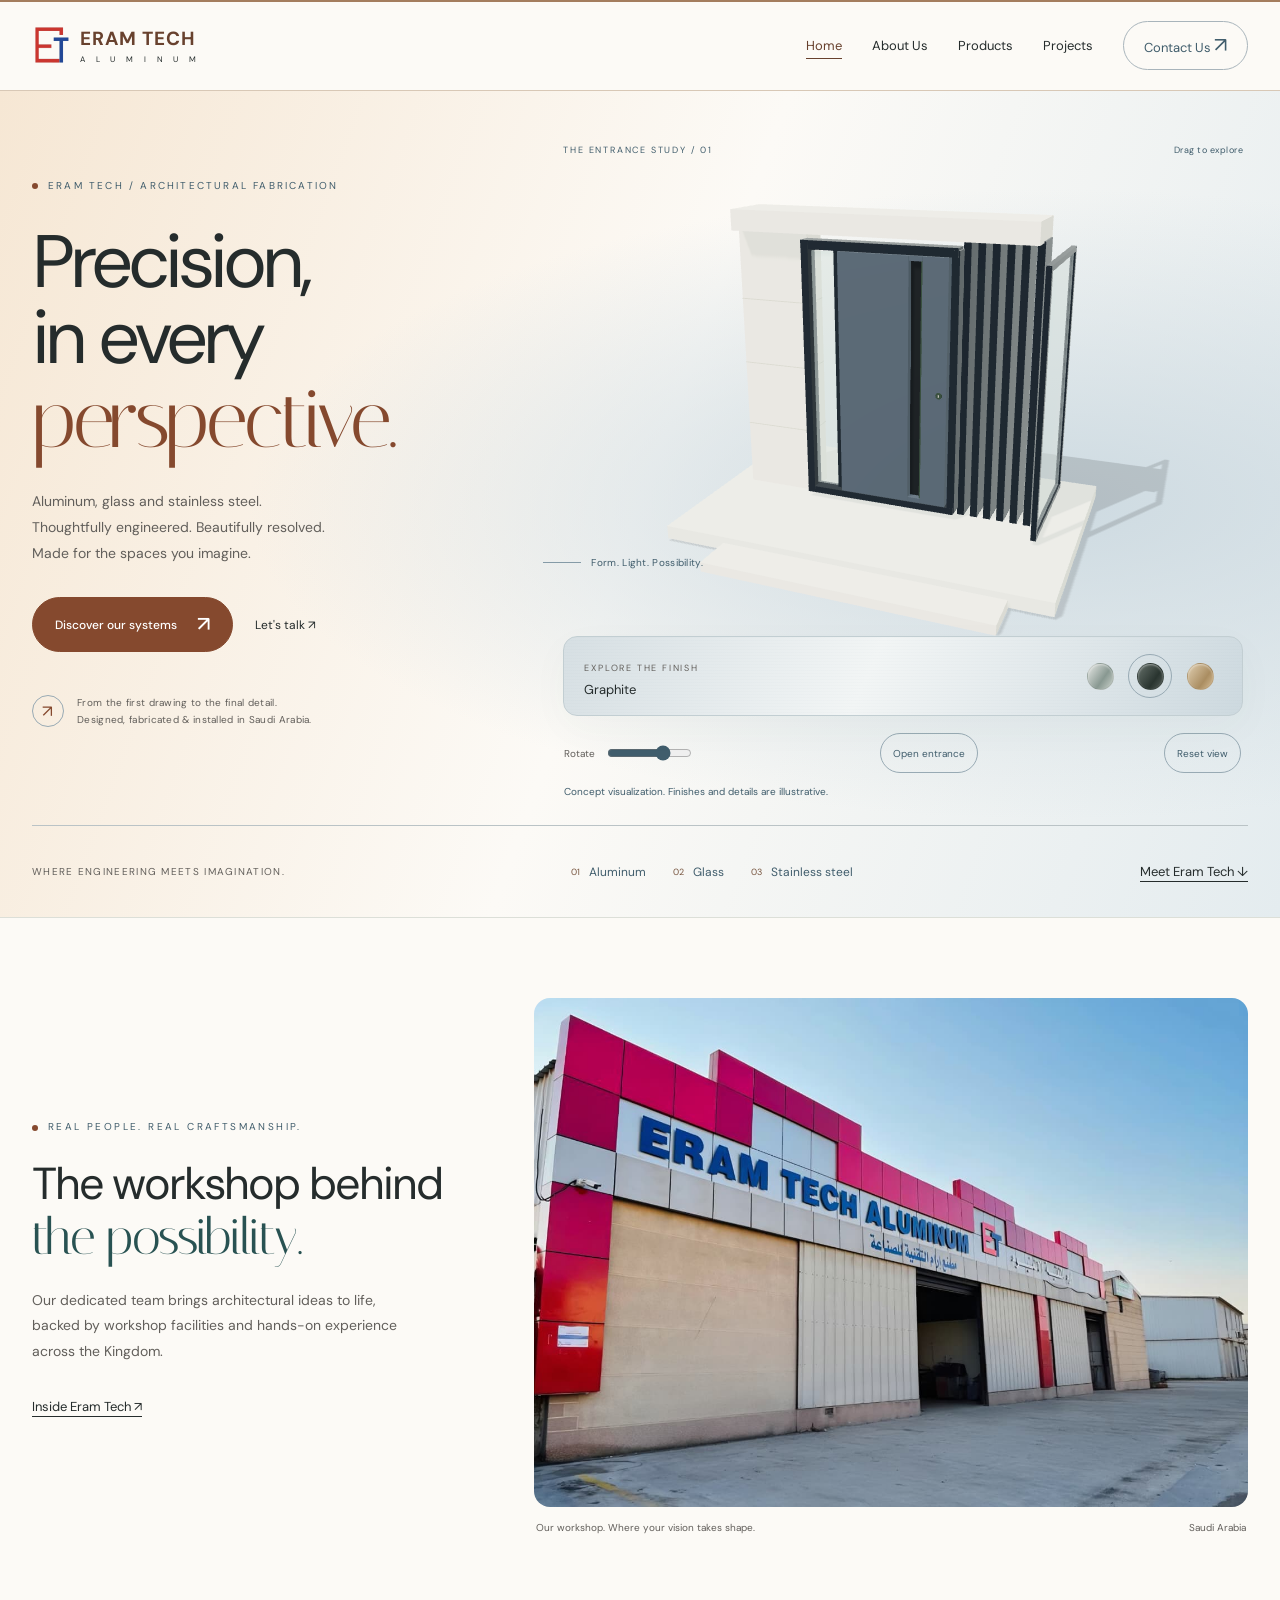
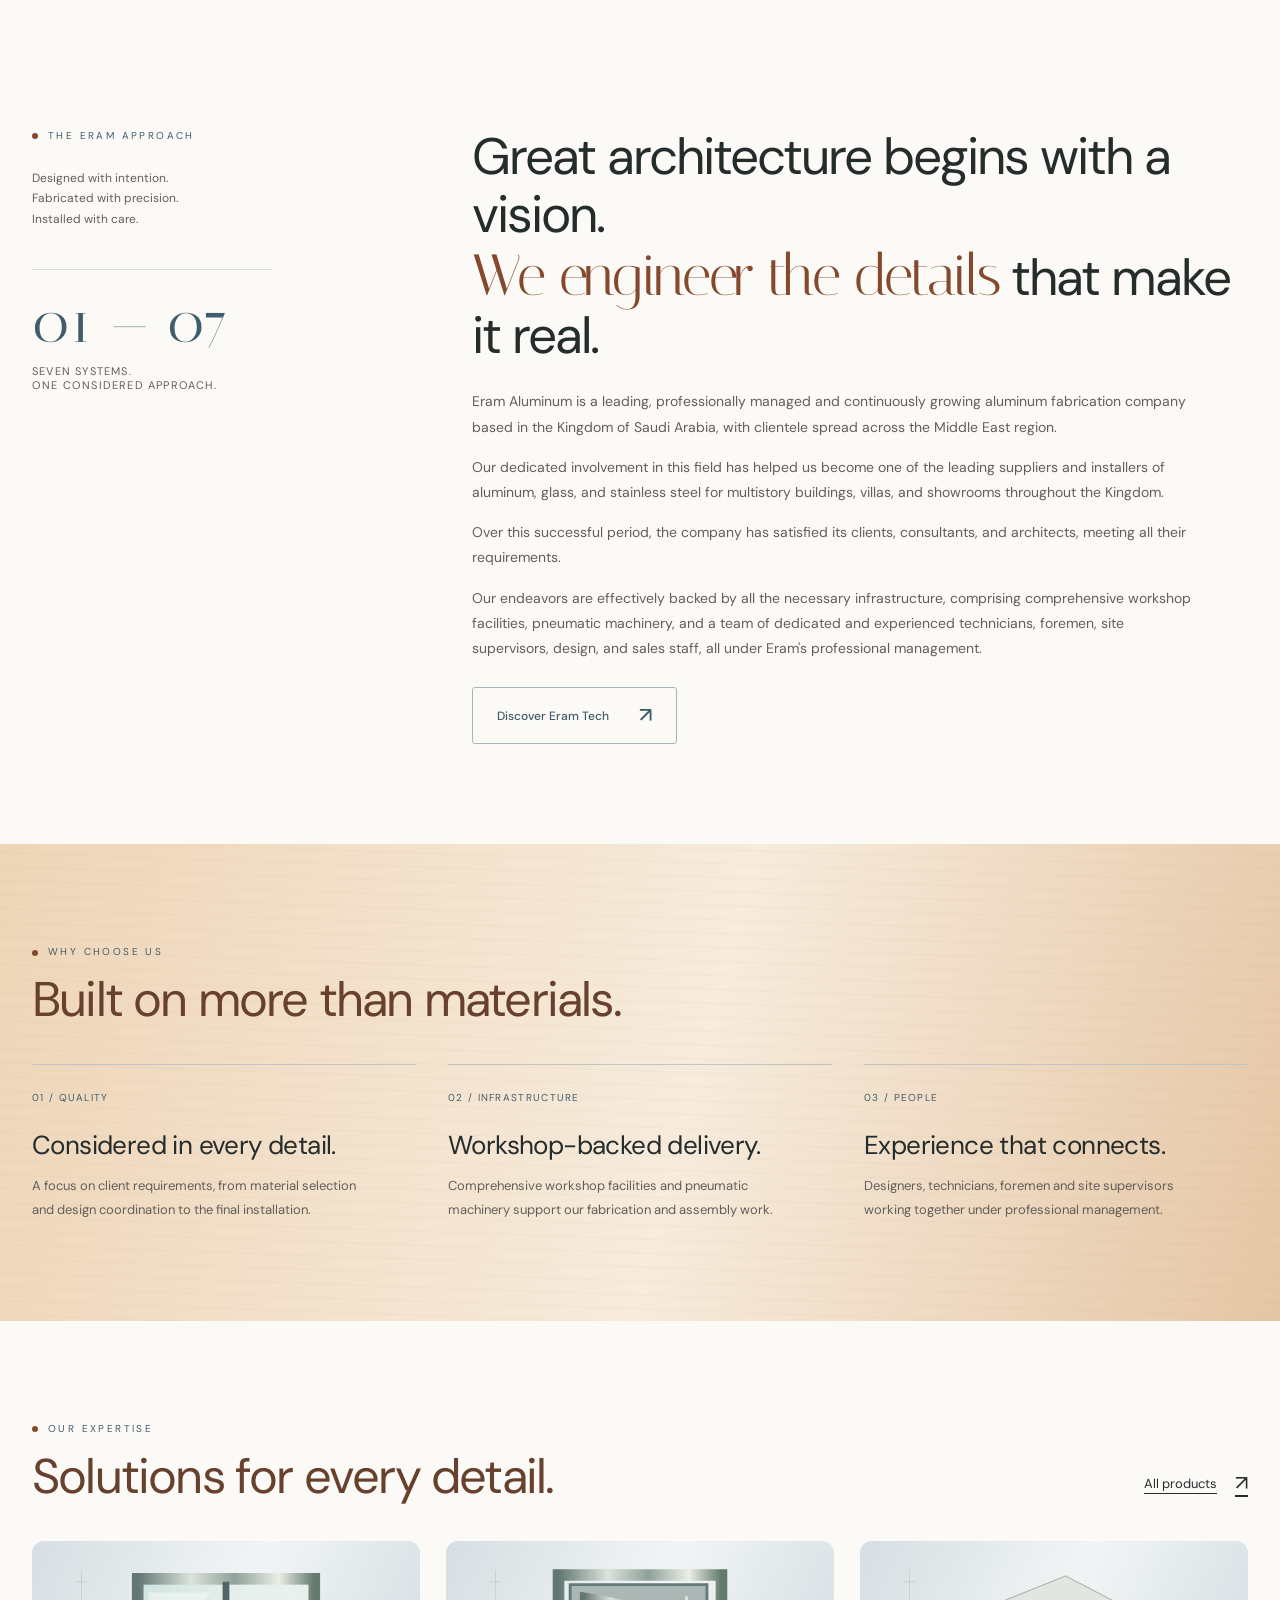
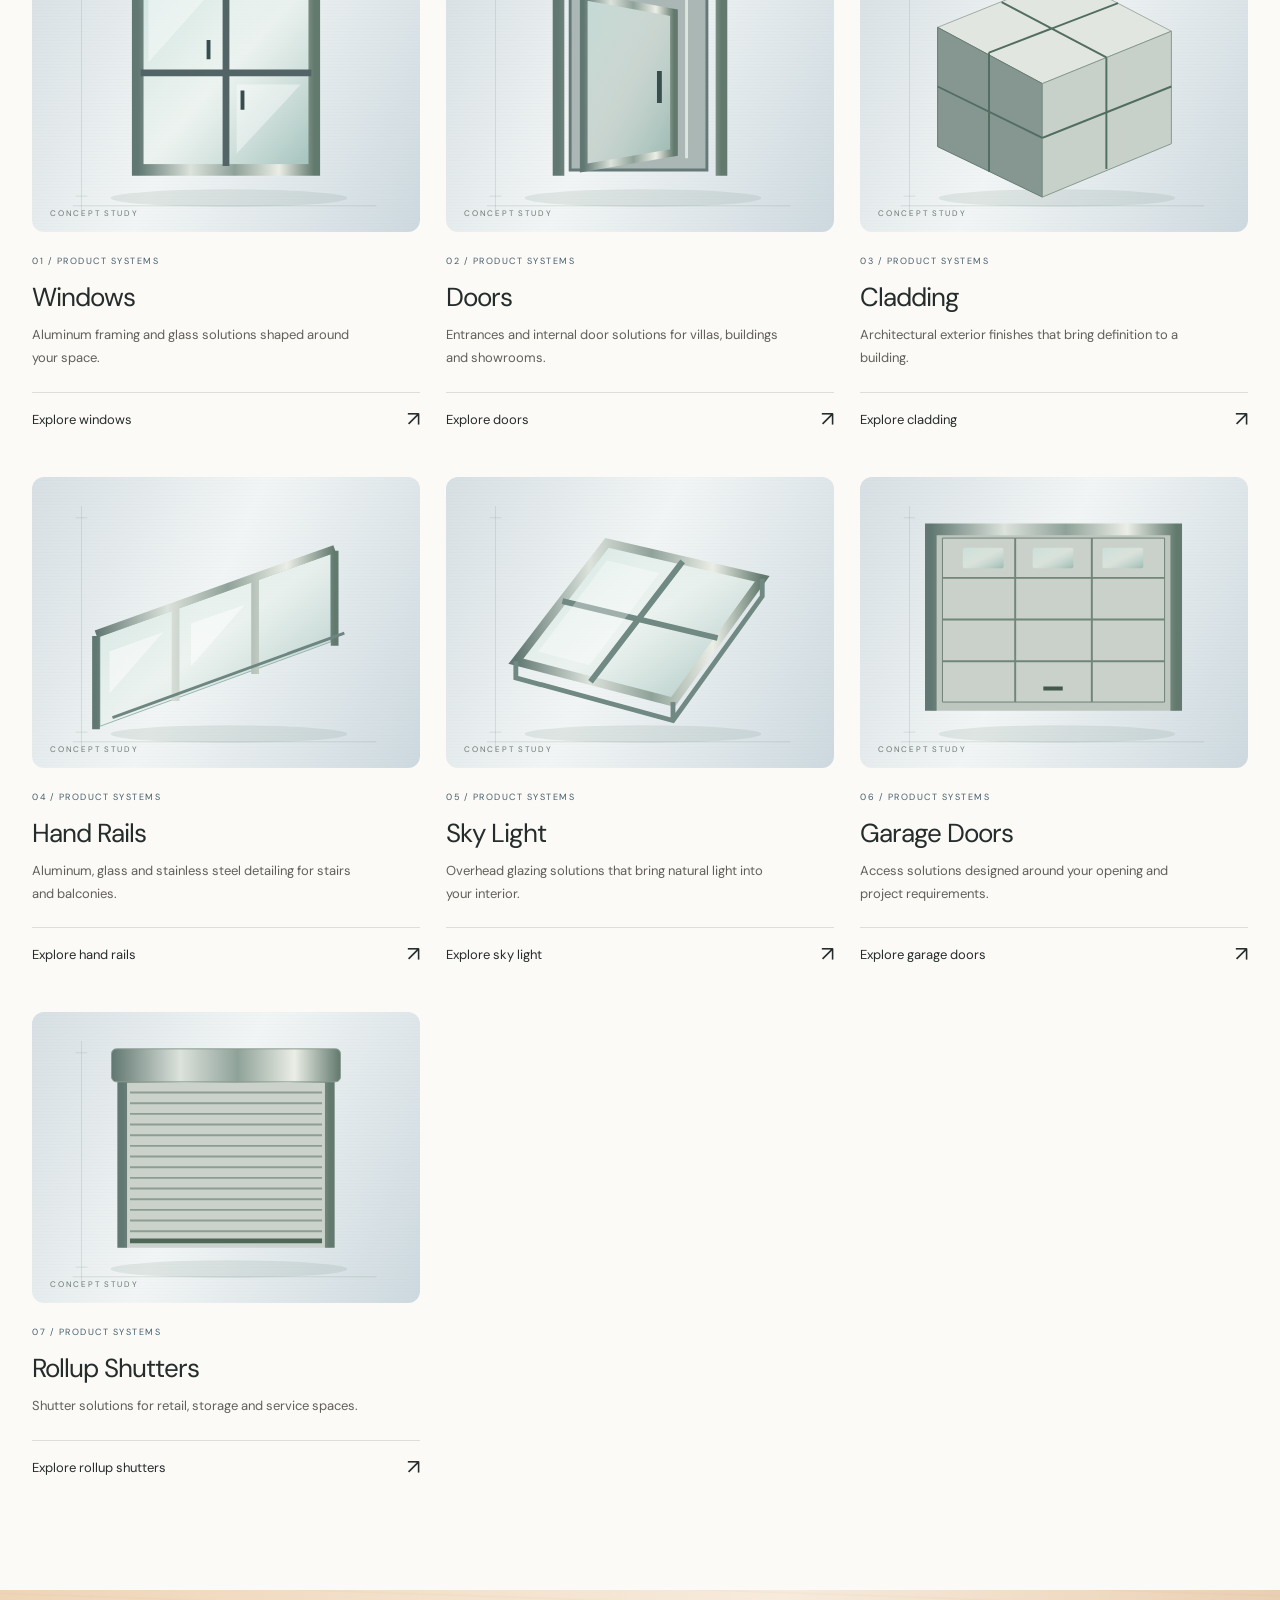
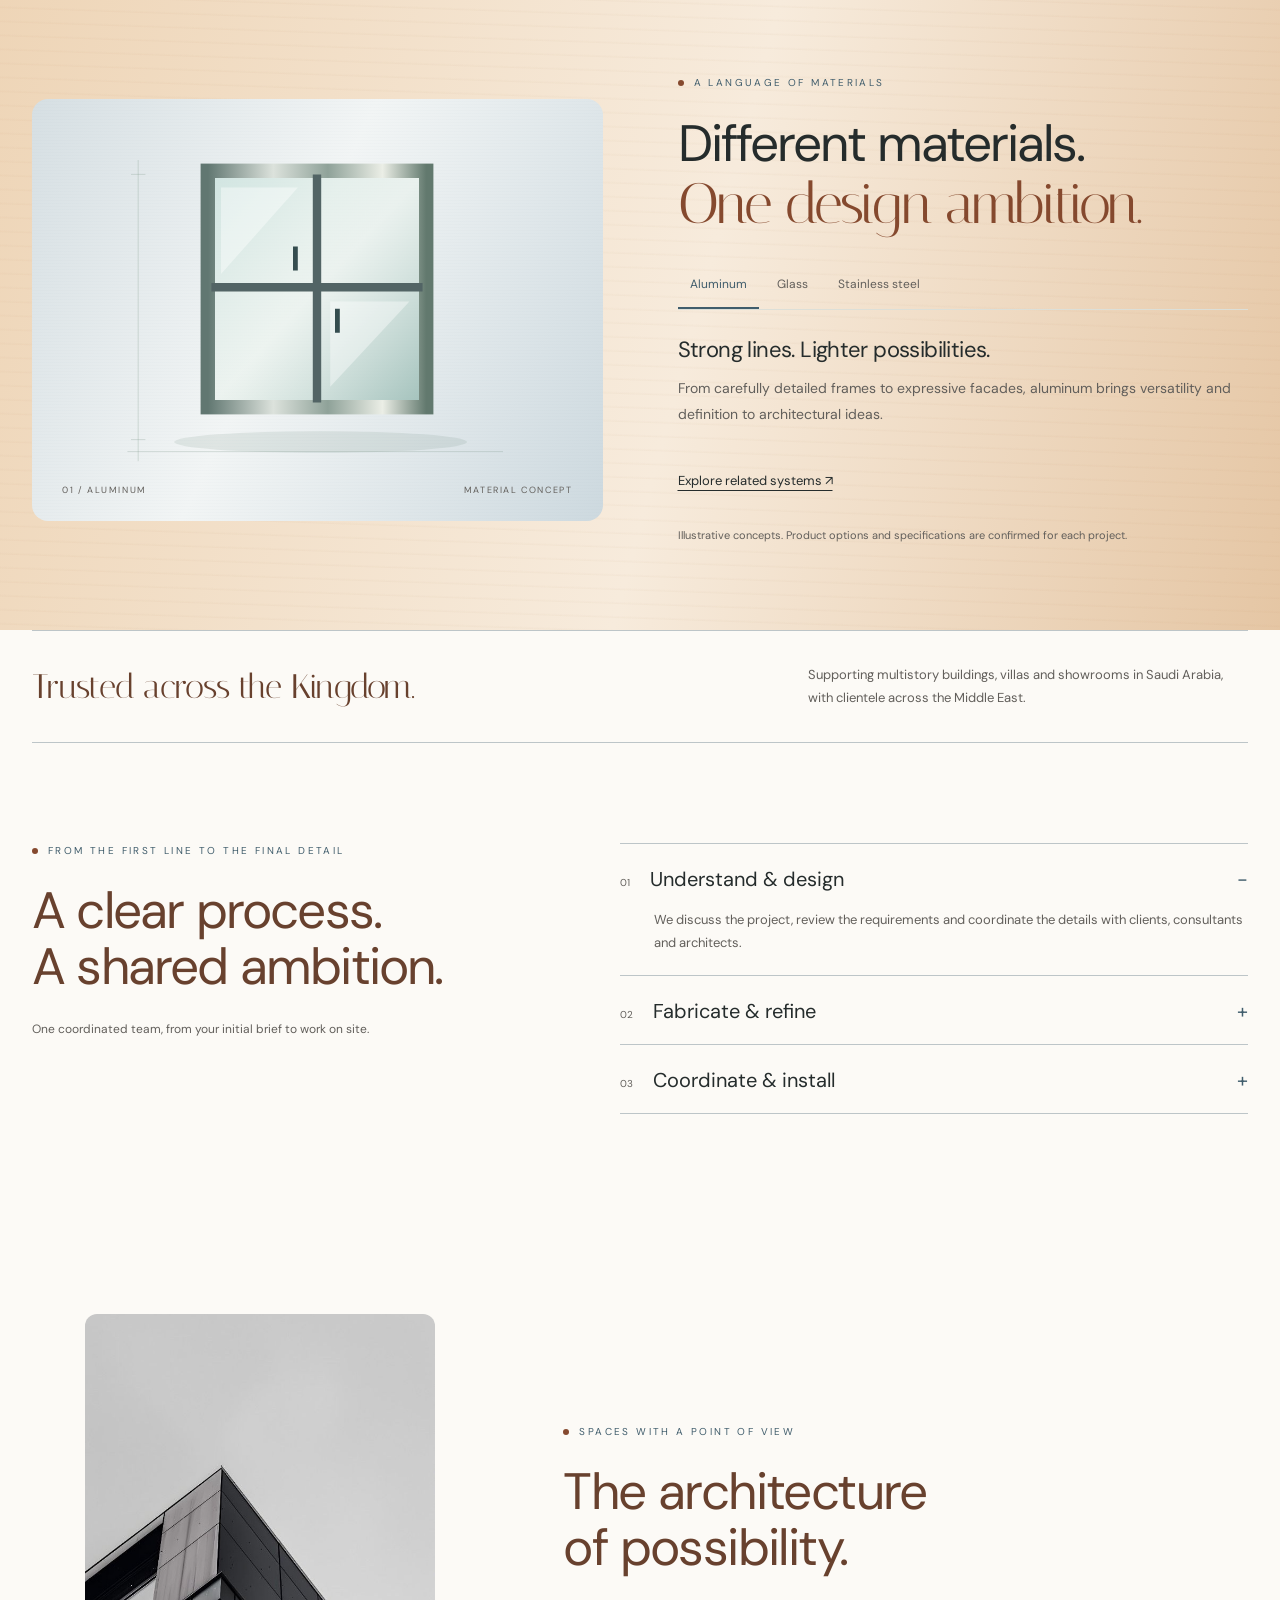
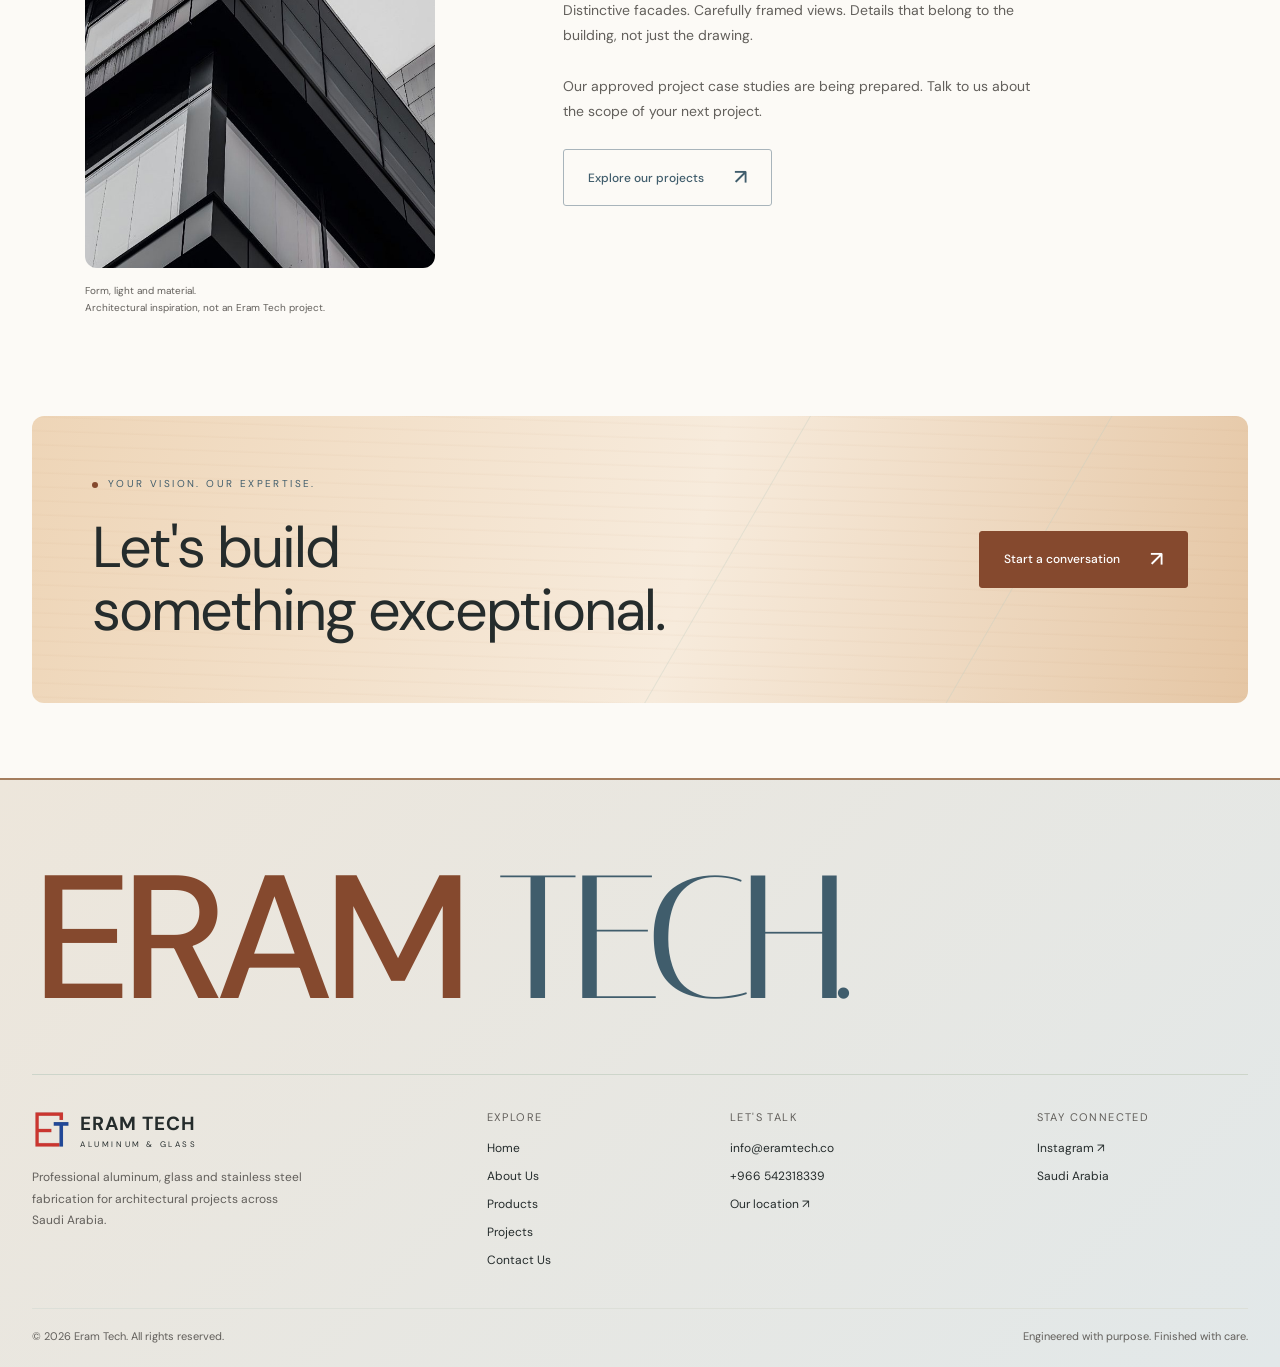
==== commit 9430a4f3: "Update graphite entrance and wood and aluminum finishes" ====
--- a/index.html
+++ b/index.html
@@ -5,14 +5,14 @@
 <title>Aluminum, Glass & Steel Fabrication | Eram Tech</title><meta name="description" content="Eram Tech provides aluminum, glass and stainless steel fabrication and installation in Saudi Arabia.">
 <link rel="icon" href="/edited-photo.png" type="image/png">
 <link rel="stylesheet" href="/architecture.css?v=5">
-<link rel="stylesheet" href="/editorial.css?v=5">
+<link rel="stylesheet" href="/editorial.css?v=6">
 <link rel="stylesheet" href="/hero-3d.css?v=1">
-<script type="module" src="/hero-3d.js?v=1"></script>
+<script type="module" src="/hero-3d.js?v=2"></script>
 <script src="/architecture.js?v=4" defer></script>
 </head>
 <body>
 <a class="skip" href="#main">Skip to content</a>
-<header class="site-header"><div class="wrap header-inner"><a class="brand" href="/" aria-label="Eram Tech home"><img src="/edited-photo.png" width="37" height="39" alt=""><span><strong>ERAM TECH</strong><small>ALUMINUM &amp; GLASS</small></span></a>
+<header class="site-header"><div class="wrap header-inner"><a class="brand" href="/" aria-label="Eram Tech home"><img src="/edited-photo.png" width="37" height="39" alt=""><span><strong>ERAM TECH</strong><small><span class="brand-subtitle" aria-hidden="true"><span>A</span><span>L</span><span>U</span><span>M</span><span>I</span><span>N</span><span>U</span><span>M</span></span><span class="brand-subtitle-label">Aluminum</span></small></span></a>
 <nav id="primary-nav" class="site-nav" aria-label="Primary navigation">
 <a href="/" aria-current="page">Home</a><a href="/about/">About Us</a>
 <a href="/products/">Products</a>
@@ -30,13 +30,13 @@
 <div class="atelier-display">
 <div class="scene-kicker"><span>The entrance study / 01</span><span>Drag to explore</span></div>
 <div class="scene-viewport" data-scene aria-label="Interactive architectural entrance concept. Drag horizontally to rotate, or use the rotation slider below.">
-<img class="scene-fallback" src="/assets/studies/doors.svg" width="400" height="300" alt="Architectural entrance with metal frames and glass">
+<img class="scene-fallback" src="/assets/studies/graphite-entrance.svg" width="400" height="300" alt="Graphite entrance door with a narrow left glass sidelight and full-height recessed handle">
 <span class="scene-label">Form. Light. Possibility.</span>
 </div>
-<div class="finish-bar"><div><span class="finish-heading">Explore the finish</span><span class="finish-name" data-finish-name aria-live="polite">Brushed silver</span></div>
+<div class="finish-bar"><div><span class="finish-heading">Explore the finish</span><span class="finish-name" data-finish-name aria-live="polite">Graphite</span></div>
 <div class="finish-options" role="group" aria-label="Model finish">
-<button type="button" class="finish-option" data-finish="silver" aria-label="Brushed silver" aria-pressed="true" disabled><span></span></button>
-<button type="button" class="finish-option" data-finish="graphite" aria-label="Graphite" aria-pressed="false" disabled><span></span></button>
+<button type="button" class="finish-option" data-finish="silver" aria-label="Brushed silver" aria-pressed="false" disabled><span></span></button>
+<button type="button" class="finish-option" data-finish="graphite" aria-label="Graphite" aria-pressed="true" disabled><span></span></button>
 <button type="button" class="finish-option" data-finish="champagne" aria-label="Champagne" aria-pressed="false" disabled><span></span></button>
 </div></div>
 <div class="scene-controls"><label for="model-rotation">Rotate <input type="range" id="model-rotation" data-rotation min="-55" max="55" value="21" aria-label="Rotate architectural model" disabled></label><button type="button" data-door aria-pressed="false" disabled>Open entrance</button><button type="button" data-reset-view disabled>Reset view</button></div>
--- a/editorial.css
+++ b/editorial.css
@@ -10,6 +10,10 @@
 .header-inner{min-height:90px}
 .brand strong{letter-spacing:1px;font-size:19px}
 .brand small{font-size:8px;letter-spacing:2.6px}
+.site-header .brand>span{display:grid;grid-template-columns:max-content}
+.site-header .brand small{letter-spacing:0}
+.brand-subtitle{display:flex;justify-content:space-between}
+.brand-subtitle-label{position:absolute;width:1px;height:1px;padding:0;overflow:hidden;clip-path:inset(50%);white-space:nowrap}
 .site-nav>a{color:var(--ink);text-decoration:none;padding-block:16px}
 .site-nav [aria-current=page],.site-nav>.active{color:var(--blue);text-decoration:underline;text-decoration-thickness:1px;text-underline-offset:8px}
 .site-nav .nav-contact{border-color:#b4bfba;background:transparent}
@@ -113,3 +117,48 @@
 @media(max-width:760px){.site-header{background:var(--paper)}.header-inner{min-height:0;padding-block:12px 0;gap:10px}.site-nav>a{min-height:48px;padding:12px 3px}.site-nav .nav-contact{border:0}.hero{display:block;padding-top:35px;padding-bottom:25px}.hero h1{font-size:clamp(53px,11vw,80px)}.hero-heading{display:grid;grid-template-columns:1.3fr 1fr;gap:22px;align-items:end;margin-bottom:30px}.hero-intro{margin:0}.hero-intro p{font-size:12px}.hero-intro .button{padding:14px 17px;gap:12px;font-size:11px}.hero-baseline{margin-top:25px;font-size:9px;letter-spacing:1px;flex-wrap:wrap}.section{padding-block:60px}.intro-grid{grid-template-columns:1fr;gap:28px}.story-stamp{display:none}.editorial-heading{font-size:38px}.materials,.process,.project-invitation,.category-showcase{grid-template-columns:1fr;gap:32px}.materials{padding-block:50px}.material-stage{min-height:300px}.process details p{padding-left:0}.project-invitation{gap:35px}.inspiration-image{max-width:300px}.category-showcase .page-intro{padding-bottom:0}.category-showcase .product-art{max-width:500px;width:100%;margin:auto}.cta{padding:35px;margin-bottom:45px}.footer-wordmark{margin-bottom:30px;padding-bottom:22px}.feature h3{font-size:22px}.page-intro{padding-block:40px}.page-intro h1{font-size:clamp(43px,8vw,65px)}}
 @media(max-width:480px){.hero-heading{display:block}.hero h1{font-size:clamp(51px,14vw,64px)}.hero-intro{margin-top:24px;max-width:310px}.hero-intro p{font-size:13px}.hero-intro .button{font-size:12px;padding:15px 20px}.hero .photo-caption{font-size:9px}.hero-baseline>span:last-child{display:none}.editorial-heading{font-size:33px;letter-spacing:-1.3px}.product-grid{grid-template-columns:1fr;gap:35px}.product-art{margin-bottom:18px}.material-stage{padding:15px;min-height:280px}.material-copy h2{font-size:36px}.material-buttons{gap:0}.material-buttons button{padding:14px 10px;font-size:12px}.material-description{min-height:155px}.cta{padding:28px}.footer-wordmark{font-size:14vw}.section-top h2{font-size:33px}}
 @media(prefers-reduced-motion:reduce){.reveal-ready{animation:none}.product-art img{transition:none}.product-card:hover .product-art img{transform:none}}
+
+:root {
+  --paper: #fcfaf6;
+  --blue: #405d6c;
+  --walnut: #85492e;
+  --muted: #625f5b;
+  --oak-surface: repeating-linear-gradient(2deg, transparent 0 5px, #aa70400a 6px, transparent 8px 14px), linear-gradient(105deg, #eed5b7, #f7ebdc 54%, #e5c6a4);
+  --metal-surface: repeating-linear-gradient(0deg, transparent 0 2px, #637b8909 3px), linear-gradient(115deg, #d6dfe3, #f2f5f5 45%, #cdd9df);
+}
+.site-header { background-color: #fcfaf6f5; border-bottom-color: #d8c8b6; }
+section.atelier-hero { background: radial-gradient(ellipse at 82% 50%, #cddae1, transparent 54%), linear-gradient(110deg, #f6e7d4, #fcfaf6 50%, #e4ecef); }
+.atelier-copy h1 em, .workshop-feature h2 em, .editorial-heading em, .material-copy h2 em { color: var(--walnut); }
+.button:not(.outline) { background-color: var(--walnut); border-color: var(--walnut); }
+.button:not(.outline):hover { background-color: #693820; border-color: #693820; }
+.soft-section, .cta, .contact-form { background: var(--oak-surface); }
+.product-art, .material-stage, .placeholder, .project-slot { background: var(--metal-surface); }
+.site-header .brand strong, .site-header .site-nav [aria-current="page"],
+.site-header .site-nav > .active, .section-top h2, .story h2,
+.project-invitation h2, .process h2, .page-intro h1, .kingdom h2 {
+  color: #68412e;
+}
+.site-header .nav-contact, .button.outline, .category-links a {
+  border-color: #a8b4bb;
+  color: var(--blue);
+}
+.site-header .nav-contact:hover, .category-links a:hover { background: #e8edf0; }
+.category-links [aria-current="page"] { background: var(--blue); color: white; }
+.site-header, .site-footer { box-shadow: inset 0 2px #a47d5e; }
+.page-intro::after, .eyebrow::before { background: var(--walnut); }
+.feature, .process details, .process details:last-child, .kingdom { border-color: #bdc5c8; }
+.project-slot::before { border-color: #8499a5; box-shadow: 10px -10px 0 -1px #e9edef, 10px -10px 0 0 #99abb5; }
+.atelier-hero .atelier-copy h1 em, .workshop-feature h2 em,
+.atelier-hero .atelier-note > span:first-child { color: var(--walnut); }
+.atelier-hero .scene-kicker, .atelier-hero .scene-label, .atelier-hero .atelier-disciplines,
+.atelier-hero .scene-controls button, .atelier-hero .scene-status { color: var(--blue); }
+.atelier-hero .scene-controls button, .atelier-hero .atelier-note > span:first-child,
+.atelier-hero .finish-option[aria-pressed="true"] { border-color: #98aab4; }
+.atelier-hero .scene-controls input { accent-color: var(--blue); }
+.atelier-hero .atelier-foot { border-color: #bac3c6; }
+.atelier-hero .atelier-disciplines b { color: #77543e; }
+.atelier-hero .scene-label::before { background: #859ba7; }
+.atelier-display .finish-bar { background: var(--metal-surface); border-color: #c2ced2; }
+.site-footer { background: linear-gradient(135deg, #ede6db, #e2e8e9); }
+.footer-wordmark { color: var(--walnut); }
+.footer-wordmark span { color: var(--blue); }
